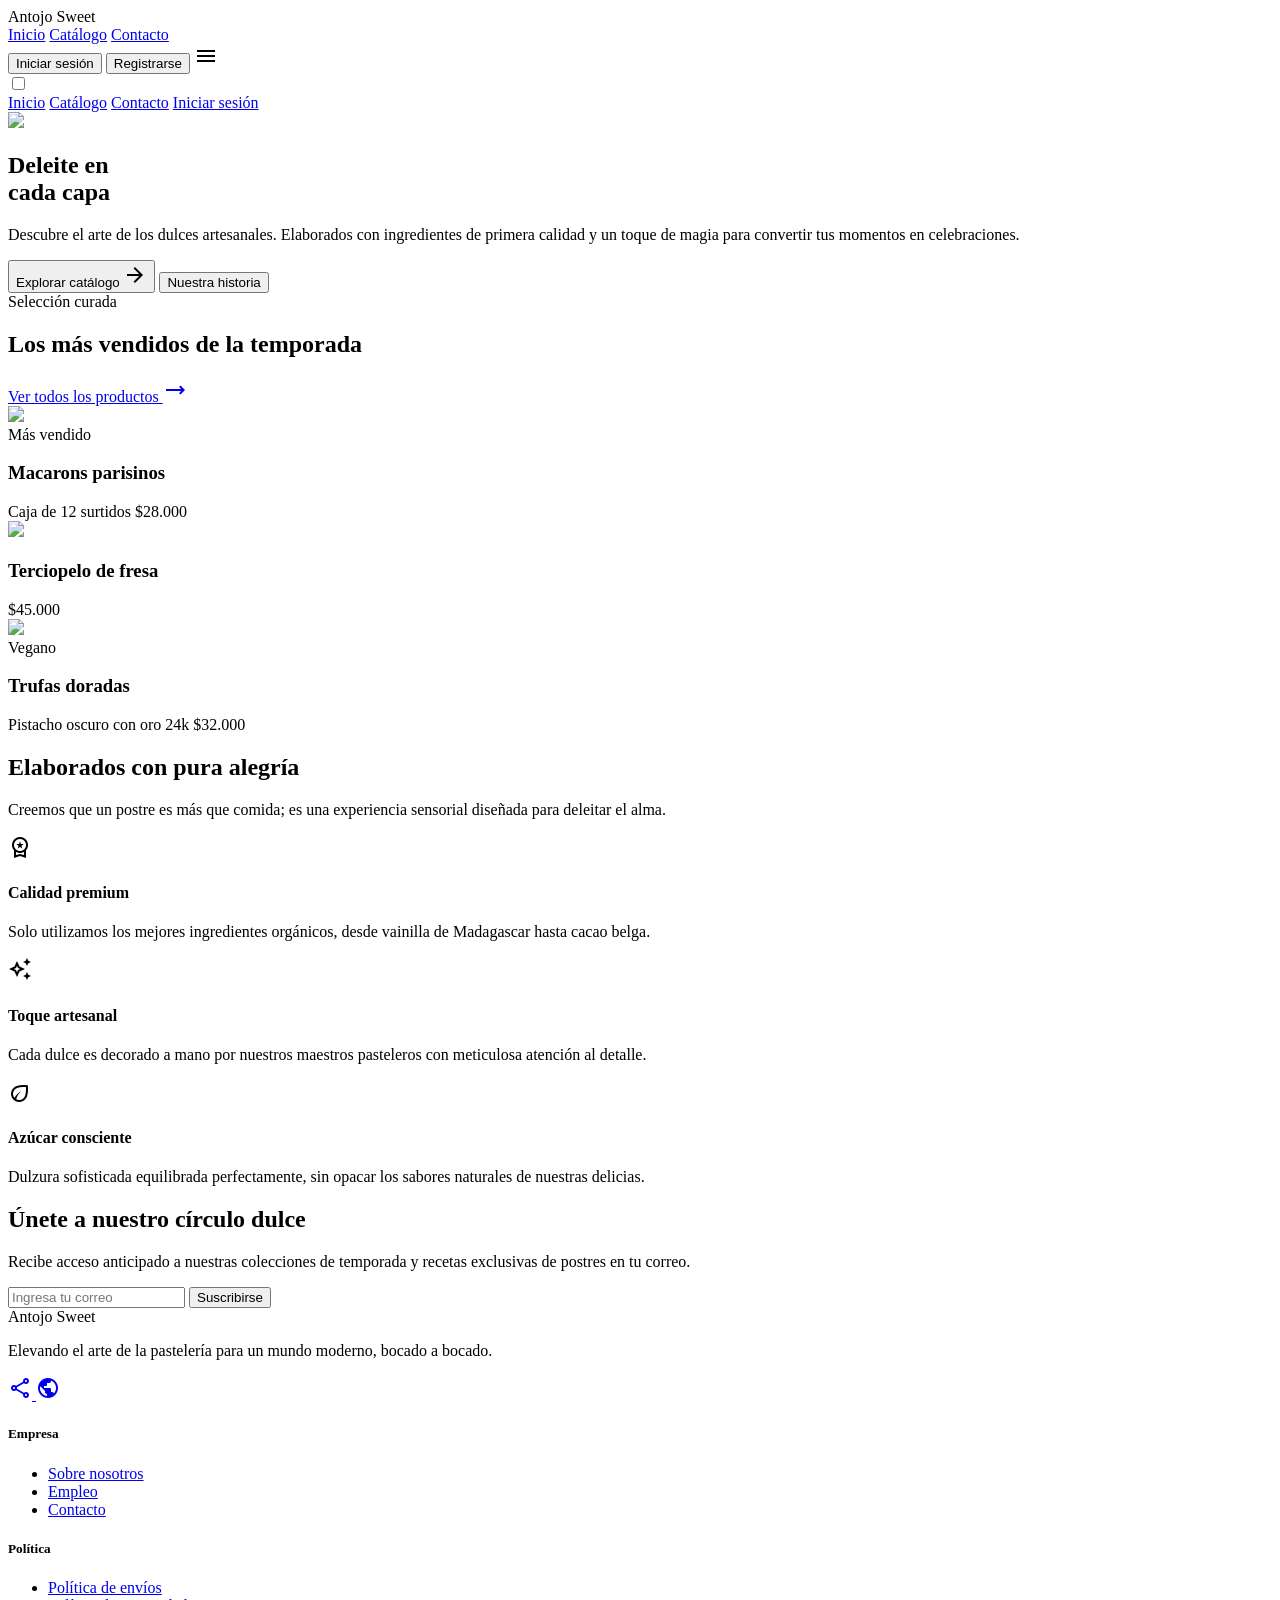
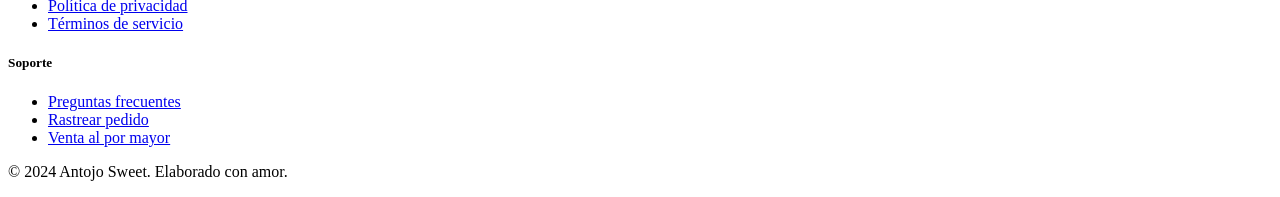
==== frontend/index.html @ b8f334d5 "TRADUCCION DEL INDEX.HTML" ====
<!DOCTYPE html>

<html class="scroll-smooth" lang="es">

<head>
    <meta charset="utf-8" />
    <meta content="width=device-width, initial-scale=1.0" name="viewport" />
    <title>Antojo Sweet</title>
    <link rel="stylesheet" href="style.css">
    <script src="https://cdn.tailwindcss.com?plugins=forms,container-queries"></script>
    <link
        href="https://fonts.googleapis.com/css2?family=Playfair+Display:wght@600;700&amp;family=Be+Vietnam+Pro:wght@400;600;700&amp;display=swap"
        rel="stylesheet" />
    <link
        href="https://fonts.googleapis.com/css2?family=Material+Symbols+Outlined:wght,FILL@100..700,0..1&amp;display=swap"
        rel="stylesheet" />
    
</head>

<body class="font-body-md text-on-background">

    <nav class="fixed top-0 w-full z-50 bg-surface/80 glass-nav shadow-sm h-20">
        <div
            class="flex justify-between items-center h-full px-margin-mobile md:px-margin-desktop max-w-container-max mx-auto relative">
            <div class="font-headline-md text-headline-md font-bold text-primary">Antojo Sweet</div>
            <div class="hidden md:flex gap-8 items-center">
                <a class="font-label-md text-label-md text-primary border-b-2 border-primary pb-1" href="#">Inicio</a>
                <a class="font-label-md text-label-md text-secondary hover:text-primary transition-colors"
                    href="#">Catálogo</a>
                <a class="font-label-md text-label-md text-secondary hover:text-primary transition-colors"
                    href="#">Contacto</a>
            </div>
            <div class="flex items-center gap-4">
                <button
                    class="hidden md:block font-label-md text-label-md text-primary px-4 py-2 hover:scale-105 transition-transform">Iniciar sesión</button>
                <button
                    class="bg-primary text-on-primary font-label-md text-label-md px-6 py-2.5 rounded-full squishy-btn shadow-md">Registrarse</button>

                <label class="md:hidden flex items-center justify-center p-2 cursor-pointer" for="mobile-menu-toggle">
                    <span class="material-symbols-outlined text-primary">menu</span>
                </label>
            </div>
        </div>
        <input class="hidden peer" id="mobile-menu-toggle" type="checkbox" />
        <div class="hidden peer-checked:flex flex-col absolute top-20 left-0 w-full bg-white border-b border-outline-variant/30 md:hidden animate-fade-in shadow-lg"
            id="mobile-menu">
            <a class="p-6 font-label-md text-label-md text-primary bg-surface" href="#">Inicio</a>
            <a class="p-6 font-label-md text-label-md text-secondary border-t border-outline-variant/10"
                href="#">Catálogo</a>
            <a class="p-6 font-label-md text-label-md text-secondary border-t border-outline-variant/10"
                href="#">Contacto</a>
            <a class="p-6 font-label-md text-label-md text-primary border-t border-outline-variant/10"
                href="#">Iniciar sesión</a>
        </div>
    </nav>
    <main class="pt-20">

        <section class="relative min-h-[870px] flex items-center overflow-hidden">
            <div class="absolute inset-0 z-0">
                <div
                    class="absolute inset-0 bg-gradient-to-r from-surface-container/90 via-surface/40 to-transparent z-10">
                </div>
                <img class="w-full h-full object-cover"
                    data-alt="A high-end artisanal patisserie presentation featuring a close-up of a decadent multi-layered chocolate cake with glossy ganache and fresh organic strawberries. The lighting is soft and golden, creating an indulgent and sophisticated atmosphere. The background is a clean, minimalist bakery setting in light creamy vanilla and soft pink tones, emphasizing a modern tactile aesthetic."
                    src="https://lh3.googleusercontent.com/aida-public/[base64]" />
            </div>
            <div class="relative z-20 px-margin-mobile md:px-margin-desktop max-w-container-max mx-auto w-full">
                <div class="max-w-2xl animate-[fade-up_1s_ease-out_forwards]">
                    <h1 class="font-display-lg text-display-lg text-on-background mb-stack-sm">
                        Deleite en <br /><span class="text-primary italic">cada capa</span>
                    </h1>
                    <p class="font-body-lg text-body-lg text-on-surface-variant mb-stack-lg max-w-lg">
                        Descubre el arte de los dulces artesanales. Elaborados con ingredientes de primera calidad y
                        un toque de magia para convertir tus momentos en celebraciones.
                    </p>
                    <div class="flex flex-wrap gap-stack-md">
                        <button
                            class="bg-primary text-on-primary px-8 py-4 rounded-full font-label-md text-label-md squishy-btn shadow-lg flex items-center gap-2">
                            Explorar catálogo
                            <span class="material-symbols-outlined">arrow_forward</span>
                        </button>
                        <button
                            class="bg-white/40 backdrop-blur-sm border border-outline/20 text-on-background px-8 py-4 rounded-full font-label-md text-label-md squishy-btn hover:bg-white/60 transition-colors">
                            Nuestra historia
                        </button>
                    </div>
                </div>
            </div>
        </section>

        <section class="py-stack-xl px-margin-mobile md:px-margin-desktop max-w-container-max mx-auto">
            <div class="reveal-on-scroll flex justify-between items-end mb-stack-lg">
                <div>
                    <span class="text-primary font-label-sm text-label-sm uppercase tracking-widest block mb-2">Selección
                        curada</span>
                    <h2 class="font-headline-lg text-headline-lg">Los más vendidos de la temporada</h2>
                </div>
                <a class="hidden md:flex items-center gap-2 text-primary font-label-md text-label-md group" href="#">
                    Ver todos los productos
                    <span
                        class="material-symbols-outlined group-hover:translate-x-1 transition-transform">trending_flat</span>
                </a>
            </div>
            <div class="grid grid-cols-1 md:grid-cols-3 gap-gutter reveal-on-scroll">

                <div
                    class="bg-white rounded-[32px] p-4 fluffy-shadow group hover:bg-surface-container-low transition-colors duration-500">
                    <div class="aspect-[4/5] overflow-hidden rounded-[24px] mb-6 relative">
                        <img class="w-full h-full object-cover group-hover:scale-110 transition-transform duration-700"
                            data-alt="Delicate French macarons in assorted pastel colors like mint green, strawberry pink, and lemon yellow, stacked neatly on a white ceramic plate. The image is captured with a shallow depth of field, highlighting the smooth texture and signature ruffled 'feet' of the macarons. The aesthetic is light, airy, and premium with soft natural light."
                            src="https://lh3.googleusercontent.com/aida-public/[base64]" />
                        <div class="absolute top-4 right-4">
                            <span
                                class="bg-primary-container text-on-primary-container px-3 py-1 rounded-full font-label-sm text-label-sm">Más
                                vendido</span>
                        </div>
                    </div>
                    <div class="px-2 pb-2">
                        <h3 class="font-headline-md text-headline-md mb-1">Macarons parisinos</h3>
                        <div class="flex justify-between items-center">
                            <span class="text-on-surface-variant font-body-md text-body-md italic">Caja de 12
                                surtidos</span>
                            <span class="text-primary font-bold text-headline-md">$28.000</span>
                        </div>
                    </div>
                </div>

                <div
                    class="bg-white rounded-[32px] p-4 fluffy-shadow group hover:bg-surface-container-low transition-colors duration-500">
                    <div class="aspect-[4/5] overflow-hidden rounded-[24px] mb-6 relative">
                        <img class="w-full h-full object-cover group-hover:scale-110 transition-transform duration-700"
                            data-alt="A luxury strawberry cheesecake topped with fresh glazed berries and white chocolate shavings. The cake is presented on a minimalist wooden stand in a bright, modern kitchen setting. The colors are dominated by vibrant strawberry pinks and creamy white vanillas, evoking a sense of freshness and premium quality."
                            src="https://lh3.googleusercontent.com/aida-public/[base64]" />
                    </div>
                    <div class="px-2 pb-2">
                        <h3 class="font-headline-md text-headline-md mb-1">Terciopelo de fresa</h3>
                        <div class="flex justify-between items-center">
                            <span class="text-primary font-bold text-headline-md">$45.000</span>
                        </div>
                    </div>
                </div>

                <div
                    class="bg-white rounded-[32px] p-4 fluffy-shadow group hover:bg-surface-container-low transition-colors duration-500">
                    <div class="aspect-[4/5] overflow-hidden rounded-[24px] mb-6 relative">
                        <img class="w-full h-full object-cover group-hover:scale-110 transition-transform duration-700"
                            data-alt="Artisanal dark chocolate truffles coated in gold dust and crushed pistachios, displayed on a slate platter. The mood is moody yet inviting, with soft side-lighting that catches the golden highlights. The background features warm earthy tones and a hint of soft pink, maintaining the Antojo Sweet brand identity of sophisticated indulgence."
                            src="https://lh3.googleusercontent.com/aida-public/[base64]" />
                        <div class="absolute top-4 right-4">
                            <span
                                class="bg-tertiary-container text-on-tertiary-container px-3 py-1 rounded-full font-label-sm text-label-sm">Vegano</span>
                        </div>
                    </div>
                    <div class="px-2 pb-2">
                        <h3 class="font-headline-md text-headline-md mb-1">Trufas doradas</h3>
                        <div class="flex justify-between items-center">
                            <span class="text-on-surface-variant font-body-md text-body-md italic">Pistacho oscuro con
                                oro 24k</span>
                            <span class="text-primary font-bold text-headline-md">$32.000</span>
                        </div>
                    </div>
                </div>
            </div>
        </section>

        <section class="bg-surface-container py-stack-xl relative overflow-hidden">

            <div
                class="absolute top-0 right-0 w-64 h-64 bg-primary-fixed/20 rounded-full blur-[100px] -translate-y-1/2 translate-x-1/2">
            </div>
            <div
                class="absolute bottom-0 left-0 w-96 h-96 bg-tertiary-fixed/10 rounded-full blur-[120px] translate-y-1/2 -translate-x-1/2">
            </div>
            <div
                class="px-margin-mobile md:px-margin-desktop max-w-container-max mx-auto relative z-10 reveal-on-scroll">
                <div class="text-center max-w-3xl mx-auto mb-stack-lg">
                    <h2 class="font-headline-lg text-headline-lg mb-4">Elaborados con pura alegría</h2>
                    <p class="font-body-lg text-body-lg text-on-surface-variant">Creemos que un postre es más que
                        comida; es una experiencia sensorial diseñada para deleitar el alma.</p>
                </div>
                <div class="grid grid-cols-1 md:grid-cols-3 gap-gutter">

                    <div
                        class="text-center p-8 bg-white/50 backdrop-blur-md rounded-[40px] border border-white/50 fluffy-shadow">
                        <div
                            class="w-16 h-16 bg-primary-fixed rounded-3xl flex items-center justify-center mx-auto mb-6">
                            <span class="material-symbols-outlined text-primary scale-125">workspace_premium</span>
                        </div>
                        <h4 class="font-headline-md text-headline-md mb-3">Calidad premium</h4>
                        <p class="font-body-md text-on-surface-variant">Solo utilizamos los mejores ingredientes orgánicos,
                            desde vainilla de Madagascar hasta cacao belga.</p>
                    </div>

                    <div
                        class="text-center p-8 bg-white/50 backdrop-blur-md rounded-[40px] border border-white/50 fluffy-shadow">
                        <div
                            class="w-16 h-16 bg-surface-container-high rounded-3xl flex items-center justify-center mx-auto mb-6">
                            <span class="material-symbols-outlined text-primary scale-125">auto_awesome</span>
                        </div>
                        <h4 class="font-headline-md text-headline-md mb-3">Toque artesanal</h4>
                        <p class="font-body-md text-on-surface-variant">Cada dulce es decorado a mano por nuestros maestros
                            pasteleros con meticulosa atención al detalle.</p>
                    </div>

                    <div
                        class="text-center p-8 bg-white/50 backdrop-blur-md rounded-[40px] border border-white/50 fluffy-shadow">
                        <div
                            class="w-16 h-16 bg-tertiary-fixed rounded-3xl flex items-center justify-center mx-auto mb-6">
                            <span class="material-symbols-outlined text-tertiary scale-125">eco</span>
                        </div>
                        <h4 class="font-headline-md text-headline-md mb-3">Azúcar consciente</h4>
                        <p class="font-body-md text-on-surface-variant">Dulzura sofisticada equilibrada perfectamente,
                            sin opacar los sabores naturales de nuestras delicias.</p>
                    </div>
                </div>
            </div>
        </section>

        <section class="py-stack-xl px-margin-mobile md:px-margin-desktop max-w-container-max mx-auto">
            <div class="reveal-on-scroll bg-primary rounded-[48px] overflow-hidden relative">
                <div
                    class="absolute inset-0 bg-[radial-gradient(circle_at_top_right,_var(--tw-gradient-stops))] from-primary-container/40 to-transparent">
                </div>
                <div class="relative z-10 px-8 md:px-20 py-16 text-center text-on-primary">
                    <h2 class="font-display-lg text-headline-lg md:text-display-lg mb-6">Únete a nuestro círculo dulce</h2>
                    <p class="font-body-lg text-body-lg mb-stack-lg max-w-xl mx-auto opacity-90">Recibe acceso anticipado a nuestras
                        colecciones de temporada y recetas exclusivas de postres en tu correo.</p>
                    <form action="#" class="flex flex-col md:flex-row gap-4 max-w-lg mx-auto" method="POST">
                        <input
                            class="flex-1 bg-white/10 border border-white/20 rounded-full px-6 py-4 text-white placeholder:text-white/60 focus:ring-2 focus:ring-white/40 focus:bg-white/20 outline-none transition-all"
                            placeholder="Ingresa tu correo" required="" type="email" />
                        <button
                            class="bg-white text-primary px-8 py-4 rounded-full font-label-md text-label-md squishy-btn font-bold"
                            type="submit">Suscribirse</button>
                    </form>
                </div>
            </div>
        </section>
    </main>

    <footer class="w-full mt-stack-xl bg-surface-container-low">
        <div
            class="grid grid-cols-1 md:grid-cols-4 gap-gutter px-margin-mobile md:px-margin-desktop py-stack-xl max-w-container-max mx-auto">
            <div class="col-span-1 md:col-span-1">
                <div class="font-headline-md text-headline-md text-primary mb-6">Antojo Sweet</div>
                <p class="font-body-md text-body-md text-secondary mb-6">Elevando el arte de la pastelería para un mundo
                    moderno, bocado a bocado.</p>
                <div class="flex gap-4">
                    <a class="w-10 h-10 rounded-full bg-secondary-container flex items-center justify-center hover:bg-primary-container hover:text-on-primary-container transition-all group"
                        href="#">
                        <span class="material-symbols-outlined text-[20px]">share</span>
                    </a>
                    <a class="w-10 h-10 rounded-full bg-secondary-container flex items-center justify-center hover:bg-primary-container hover:text-on-primary-container transition-all group"
                        href="#">
                        <span class="material-symbols-outlined text-[20px]">public</span>
                    </a>
                </div>
            </div>
            <div>
                    <h5 class="font-label-md text-label-md text-primary mb-6 uppercase tracking-wider">Empresa</h5>
                <ul class="space-y-4">
                        <li><a class="text-secondary hover:text-primary transition-colors font-body-md" href="#">Sobre
                            nosotros</a></li>
                        <li><a class="text-secondary hover:text-primary transition-colors font-body-md" href="#">Empleo</a>
                        </li>
                        <li><a class="text-secondary hover:text-primary transition-colors font-body-md" href="#">Contacto</a>
                        </li>
                </ul>
            </div>
            <div>
                <h5 class="font-label-md text-label-md text-primary mb-6 uppercase tracking-wider">Política</h5>
                <ul class="space-y-4">
                        <li><a class="text-secondary hover:text-primary transition-colors font-body-md" href="#">Política
                            de envíos</a></li>
                        <li><a class="text-secondary hover:text-primary transition-colors font-body-md" href="#">Política
                            de privacidad</a></li>
                        <li><a class="text-secondary hover:text-primary transition-colors font-body-md" href="#">Términos de
                            servicio</a></li>
                </ul>
            </div>
            <div>
                <h5 class="font-label-md text-label-md text-primary mb-6 uppercase tracking-wider">Soporte</h5>
                <ul class="space-y-4">
                        <li><a class="text-secondary hover:text-primary transition-colors font-body-md" href="#">Preguntas
                            frecuentes</a>
                        </li>
                        <li><a class="text-secondary hover:text-primary transition-colors font-body-md" href="#">Rastrear
                            pedido</a></li>
                        <li><a class="text-secondary hover:text-primary transition-colors font-body-md"
                            href="#">Venta al por mayor</a></li>
                </ul>
            </div>
        </div>
        <div class="border-t border-outline-variant/30 py-8 text-center">
            <p class="font-label-sm text-label-sm text-secondary">© 2024 Antojo Sweet. Elaborado con amor.</p>
        </div>
    </footer>
</body>

</html>
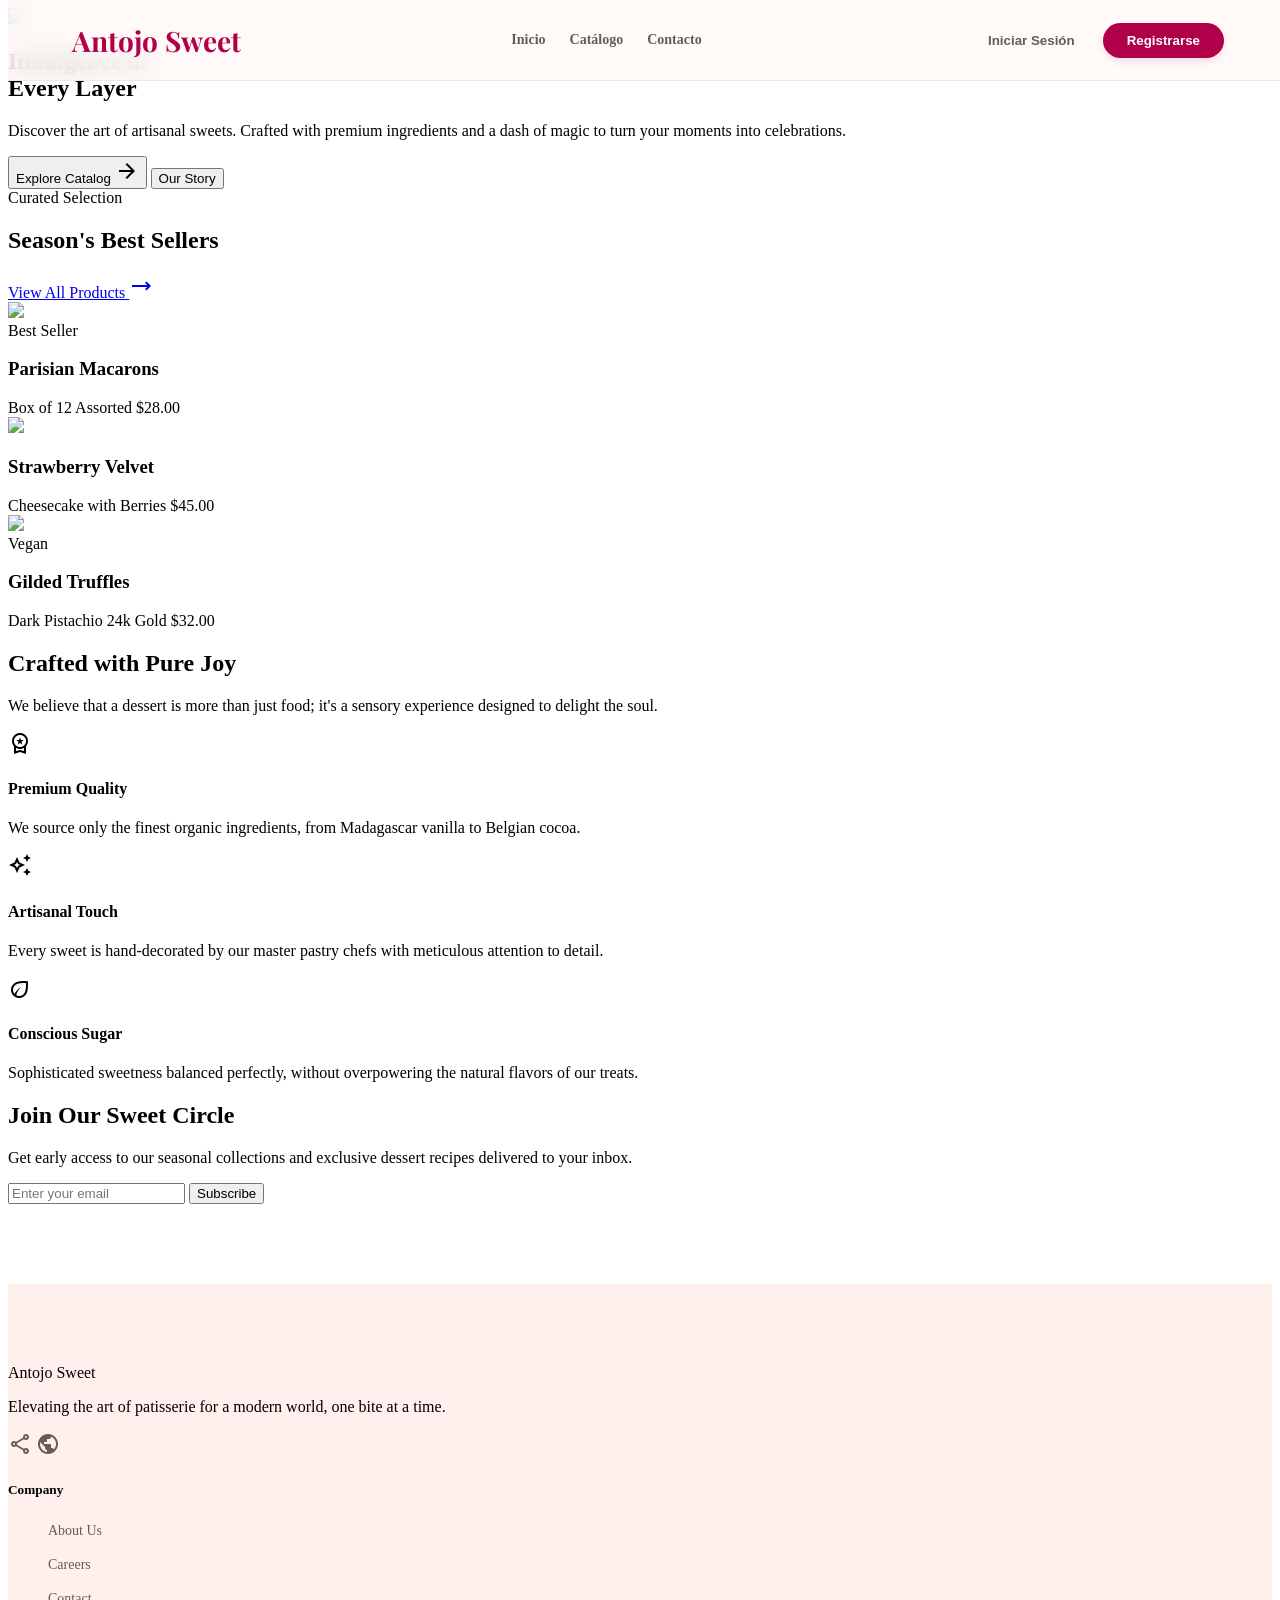
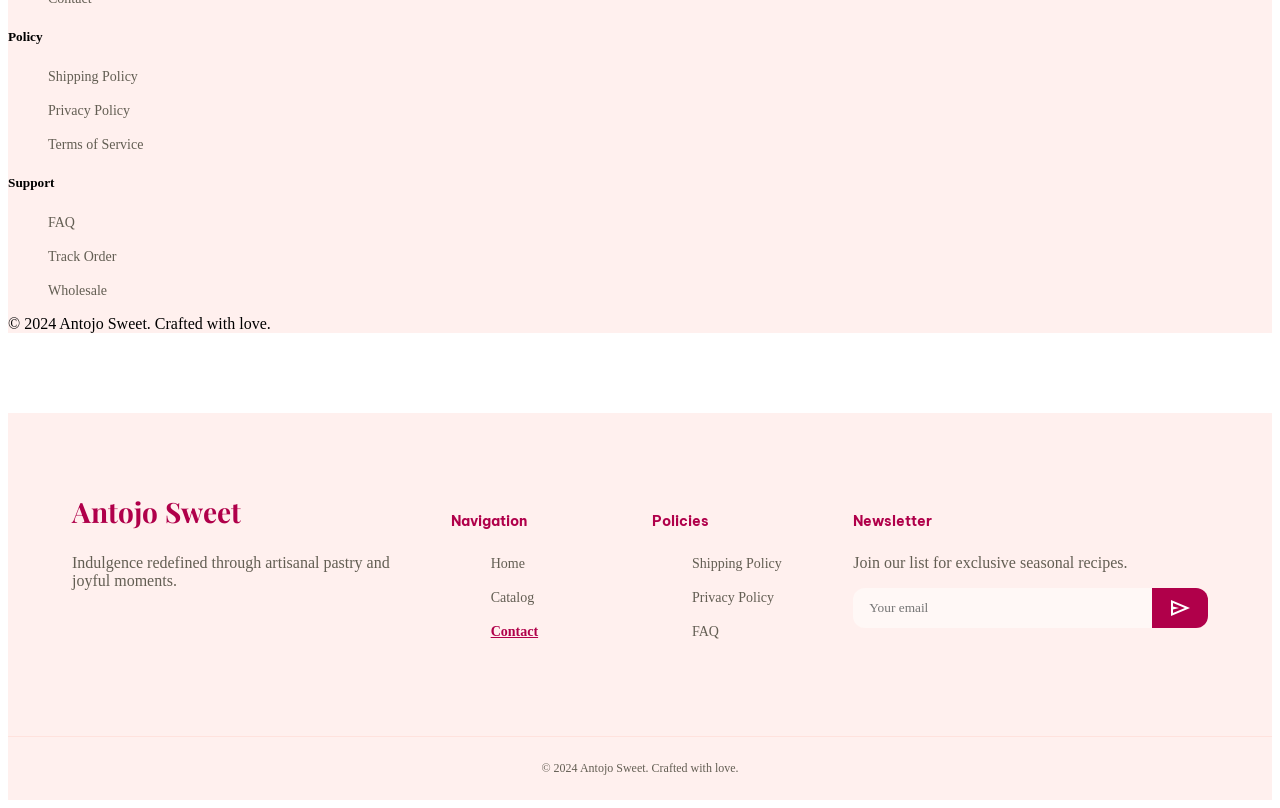
==== commit 33df16e9: "Soy la mejor" ====
--- a/frontend/index.html
+++ b/frontend/index.html
@@ -1,300 +1,391 @@
-<!DOCTYPE html>
-
-<html class="scroll-smooth" lang="es">
-
-<head>
-    <meta charset="utf-8" />
-    <meta content="width=device-width, initial-scale=1.0" name="viewport" />
-    <title>Antojo Sweet</title>
-    <link rel="stylesheet" href="style.css">
-    <script src="https://cdn.tailwindcss.com?plugins=forms,container-queries"></script>
-    <link
-        href="https://fonts.googleapis.com/css2?family=Playfair+Display:wght@600;700&amp;family=Be+Vietnam+Pro:wght@400;600;700&amp;display=swap"
-        rel="stylesheet" />
-    <link
-        href="https://fonts.googleapis.com/css2?family=Material+Symbols+Outlined:wght,FILL@100..700,0..1&amp;display=swap"
-        rel="stylesheet" />
-    
-</head>
-
-<body class="font-body-md text-on-background">
-
-    <nav class="fixed top-0 w-full z-50 bg-surface/80 glass-nav shadow-sm h-20">
-        <div
-            class="flex justify-between items-center h-full px-margin-mobile md:px-margin-desktop max-w-container-max mx-auto relative">
-            <div class="font-headline-md text-headline-md font-bold text-primary">Antojo Sweet</div>
-            <div class="hidden md:flex gap-8 items-center">
-                <a class="font-label-md text-label-md text-primary border-b-2 border-primary pb-1" href="#">Inicio</a>
-                <a class="font-label-md text-label-md text-secondary hover:text-primary transition-colors"
-                    href="#">Catálogo</a>
-                <a class="font-label-md text-label-md text-secondary hover:text-primary transition-colors"
-                    href="#">Contacto</a>
-            </div>
-            <div class="flex items-center gap-4">
-                <button
-                    class="hidden md:block font-label-md text-label-md text-primary px-4 py-2 hover:scale-105 transition-transform">Iniciar sesión</button>
-                <button
-                    class="bg-primary text-on-primary font-label-md text-label-md px-6 py-2.5 rounded-full squishy-btn shadow-md">Registrarse</button>
-
-                <label class="md:hidden flex items-center justify-center p-2 cursor-pointer" for="mobile-menu-toggle">
-                    <span class="material-symbols-outlined text-primary">menu</span>
-                </label>
-            </div>
-        </div>
-        <input class="hidden peer" id="mobile-menu-toggle" type="checkbox" />
-        <div class="hidden peer-checked:flex flex-col absolute top-20 left-0 w-full bg-white border-b border-outline-variant/30 md:hidden animate-fade-in shadow-lg"
-            id="mobile-menu">
-            <a class="p-6 font-label-md text-label-md text-primary bg-surface" href="#">Inicio</a>
-            <a class="p-6 font-label-md text-label-md text-secondary border-t border-outline-variant/10"
-                href="#">Catálogo</a>
-            <a class="p-6 font-label-md text-label-md text-secondary border-t border-outline-variant/10"
-                href="#">Contacto</a>
-            <a class="p-6 font-label-md text-label-md text-primary border-t border-outline-variant/10"
-                href="#">Iniciar sesión</a>
-        </div>
-    </nav>
-    <main class="pt-20">
-
-        <section class="relative min-h-[870px] flex items-center overflow-hidden">
-            <div class="absolute inset-0 z-0">
-                <div
-                    class="absolute inset-0 bg-gradient-to-r from-surface-container/90 via-surface/40 to-transparent z-10">
-                </div>
-                <img class="w-full h-full object-cover"
-                    data-alt="A high-end artisanal patisserie presentation featuring a close-up of a decadent multi-layered chocolate cake with glossy ganache and fresh organic strawberries. The lighting is soft and golden, creating an indulgent and sophisticated atmosphere. The background is a clean, minimalist bakery setting in light creamy vanilla and soft pink tones, emphasizing a modern tactile aesthetic."
-                    src="https://lh3.googleusercontent.com/aida-public/[base64]" />
-            </div>
-            <div class="relative z-20 px-margin-mobile md:px-margin-desktop max-w-container-max mx-auto w-full">
-                <div class="max-w-2xl animate-[fade-up_1s_ease-out_forwards]">
-                    <h1 class="font-display-lg text-display-lg text-on-background mb-stack-sm">
-                        Deleite en <br /><span class="text-primary italic">cada capa</span>
-                    </h1>
-                    <p class="font-body-lg text-body-lg text-on-surface-variant mb-stack-lg max-w-lg">
-                        Descubre el arte de los dulces artesanales. Elaborados con ingredientes de primera calidad y
-                        un toque de magia para convertir tus momentos en celebraciones.
-                    </p>
-                    <div class="flex flex-wrap gap-stack-md">
-                        <button
-                            class="bg-primary text-on-primary px-8 py-4 rounded-full font-label-md text-label-md squishy-btn shadow-lg flex items-center gap-2">
-                            Explorar catálogo
-                            <span class="material-symbols-outlined">arrow_forward</span>
-                        </button>
-                        <button
-                            class="bg-white/40 backdrop-blur-sm border border-outline/20 text-on-background px-8 py-4 rounded-full font-label-md text-label-md squishy-btn hover:bg-white/60 transition-colors">
-                            Nuestra historia
-                        </button>
-                    </div>
-                </div>
-            </div>
-        </section>
-
-        <section class="py-stack-xl px-margin-mobile md:px-margin-desktop max-w-container-max mx-auto">
-            <div class="reveal-on-scroll flex justify-between items-end mb-stack-lg">
-                <div>
-                    <span class="text-primary font-label-sm text-label-sm uppercase tracking-widest block mb-2">Selección
-                        curada</span>
-                    <h2 class="font-headline-lg text-headline-lg">Los más vendidos de la temporada</h2>
-                </div>
-                <a class="hidden md:flex items-center gap-2 text-primary font-label-md text-label-md group" href="#">
-                    Ver todos los productos
-                    <span
-                        class="material-symbols-outlined group-hover:translate-x-1 transition-transform">trending_flat</span>
-                </a>
-            </div>
-            <div class="grid grid-cols-1 md:grid-cols-3 gap-gutter reveal-on-scroll">
-
-                <div
-                    class="bg-white rounded-[32px] p-4 fluffy-shadow group hover:bg-surface-container-low transition-colors duration-500">
-                    <div class="aspect-[4/5] overflow-hidden rounded-[24px] mb-6 relative">
-                        <img class="w-full h-full object-cover group-hover:scale-110 transition-transform duration-700"
-                            data-alt="Delicate French macarons in assorted pastel colors like mint green, strawberry pink, and lemon yellow, stacked neatly on a white ceramic plate. The image is captured with a shallow depth of field, highlighting the smooth texture and signature ruffled 'feet' of the macarons. The aesthetic is light, airy, and premium with soft natural light."
-                            src="https://lh3.googleusercontent.com/aida-public/[base64]" />
-                        <div class="absolute top-4 right-4">
-                            <span
-                                class="bg-primary-container text-on-primary-container px-3 py-1 rounded-full font-label-sm text-label-sm">Más
-                                vendido</span>
-                        </div>
-                    </div>
-                    <div class="px-2 pb-2">
-                        <h3 class="font-headline-md text-headline-md mb-1">Macarons parisinos</h3>
-                        <div class="flex justify-between items-center">
-                            <span class="text-on-surface-variant font-body-md text-body-md italic">Caja de 12
-                                surtidos</span>
-                            <span class="text-primary font-bold text-headline-md">$28.000</span>
-                        </div>
-                    </div>
-                </div>
-
-                <div
-                    class="bg-white rounded-[32px] p-4 fluffy-shadow group hover:bg-surface-container-low transition-colors duration-500">
-                    <div class="aspect-[4/5] overflow-hidden rounded-[24px] mb-6 relative">
-                        <img class="w-full h-full object-cover group-hover:scale-110 transition-transform duration-700"
-                            data-alt="A luxury strawberry cheesecake topped with fresh glazed berries and white chocolate shavings. The cake is presented on a minimalist wooden stand in a bright, modern kitchen setting. The colors are dominated by vibrant strawberry pinks and creamy white vanillas, evoking a sense of freshness and premium quality."
-                            src="https://lh3.googleusercontent.com/aida-public/[base64]" />
-                    </div>
-                    <div class="px-2 pb-2">
-                        <h3 class="font-headline-md text-headline-md mb-1">Terciopelo de fresa</h3>
-                        <div class="flex justify-between items-center">
-                            <span class="text-primary font-bold text-headline-md">$45.000</span>
-                        </div>
-                    </div>
-                </div>
-
-                <div
-                    class="bg-white rounded-[32px] p-4 fluffy-shadow group hover:bg-surface-container-low transition-colors duration-500">
-                    <div class="aspect-[4/5] overflow-hidden rounded-[24px] mb-6 relative">
-                        <img class="w-full h-full object-cover group-hover:scale-110 transition-transform duration-700"
-                            data-alt="Artisanal dark chocolate truffles coated in gold dust and crushed pistachios, displayed on a slate platter. The mood is moody yet inviting, with soft side-lighting that catches the golden highlights. The background features warm earthy tones and a hint of soft pink, maintaining the Antojo Sweet brand identity of sophisticated indulgence."
-                            src="https://lh3.googleusercontent.com/aida-public/[base64]" />
-                        <div class="absolute top-4 right-4">
-                            <span
-                                class="bg-tertiary-container text-on-tertiary-container px-3 py-1 rounded-full font-label-sm text-label-sm">Vegano</span>
-                        </div>
-                    </div>
-                    <div class="px-2 pb-2">
-                        <h3 class="font-headline-md text-headline-md mb-1">Trufas doradas</h3>
-                        <div class="flex justify-between items-center">
-                            <span class="text-on-surface-variant font-body-md text-body-md italic">Pistacho oscuro con
-                                oro 24k</span>
-                            <span class="text-primary font-bold text-headline-md">$32.000</span>
-                        </div>
-                    </div>
-                </div>
-            </div>
-        </section>
-
-        <section class="bg-surface-container py-stack-xl relative overflow-hidden">
-
-            <div
-                class="absolute top-0 right-0 w-64 h-64 bg-primary-fixed/20 rounded-full blur-[100px] -translate-y-1/2 translate-x-1/2">
-            </div>
-            <div
-                class="absolute bottom-0 left-0 w-96 h-96 bg-tertiary-fixed/10 rounded-full blur-[120px] translate-y-1/2 -translate-x-1/2">
-            </div>
-            <div
-                class="px-margin-mobile md:px-margin-desktop max-w-container-max mx-auto relative z-10 reveal-on-scroll">
-                <div class="text-center max-w-3xl mx-auto mb-stack-lg">
-                    <h2 class="font-headline-lg text-headline-lg mb-4">Elaborados con pura alegría</h2>
-                    <p class="font-body-lg text-body-lg text-on-surface-variant">Creemos que un postre es más que
-                        comida; es una experiencia sensorial diseñada para deleitar el alma.</p>
-                </div>
-                <div class="grid grid-cols-1 md:grid-cols-3 gap-gutter">
-
-                    <div
-                        class="text-center p-8 bg-white/50 backdrop-blur-md rounded-[40px] border border-white/50 fluffy-shadow">
-                        <div
-                            class="w-16 h-16 bg-primary-fixed rounded-3xl flex items-center justify-center mx-auto mb-6">
-                            <span class="material-symbols-outlined text-primary scale-125">workspace_premium</span>
-                        </div>
-                        <h4 class="font-headline-md text-headline-md mb-3">Calidad premium</h4>
-                        <p class="font-body-md text-on-surface-variant">Solo utilizamos los mejores ingredientes orgánicos,
-                            desde vainilla de Madagascar hasta cacao belga.</p>
-                    </div>
-
-                    <div
-                        class="text-center p-8 bg-white/50 backdrop-blur-md rounded-[40px] border border-white/50 fluffy-shadow">
-                        <div
-                            class="w-16 h-16 bg-surface-container-high rounded-3xl flex items-center justify-center mx-auto mb-6">
-                            <span class="material-symbols-outlined text-primary scale-125">auto_awesome</span>
-                        </div>
-                        <h4 class="font-headline-md text-headline-md mb-3">Toque artesanal</h4>
-                        <p class="font-body-md text-on-surface-variant">Cada dulce es decorado a mano por nuestros maestros
-                            pasteleros con meticulosa atención al detalle.</p>
-                    </div>
-
-                    <div
-                        class="text-center p-8 bg-white/50 backdrop-blur-md rounded-[40px] border border-white/50 fluffy-shadow">
-                        <div
-                            class="w-16 h-16 bg-tertiary-fixed rounded-3xl flex items-center justify-center mx-auto mb-6">
-                            <span class="material-symbols-outlined text-tertiary scale-125">eco</span>
-                        </div>
-                        <h4 class="font-headline-md text-headline-md mb-3">Azúcar consciente</h4>
-                        <p class="font-body-md text-on-surface-variant">Dulzura sofisticada equilibrada perfectamente,
-                            sin opacar los sabores naturales de nuestras delicias.</p>
-                    </div>
-                </div>
-            </div>
-        </section>
-
-        <section class="py-stack-xl px-margin-mobile md:px-margin-desktop max-w-container-max mx-auto">
-            <div class="reveal-on-scroll bg-primary rounded-[48px] overflow-hidden relative">
-                <div
-                    class="absolute inset-0 bg-[radial-gradient(circle_at_top_right,_var(--tw-gradient-stops))] from-primary-container/40 to-transparent">
-                </div>
-                <div class="relative z-10 px-8 md:px-20 py-16 text-center text-on-primary">
-                    <h2 class="font-display-lg text-headline-lg md:text-display-lg mb-6">Únete a nuestro círculo dulce</h2>
-                    <p class="font-body-lg text-body-lg mb-stack-lg max-w-xl mx-auto opacity-90">Recibe acceso anticipado a nuestras
-                        colecciones de temporada y recetas exclusivas de postres en tu correo.</p>
-                    <form action="#" class="flex flex-col md:flex-row gap-4 max-w-lg mx-auto" method="POST">
-                        <input
-                            class="flex-1 bg-white/10 border border-white/20 rounded-full px-6 py-4 text-white placeholder:text-white/60 focus:ring-2 focus:ring-white/40 focus:bg-white/20 outline-none transition-all"
-                            placeholder="Ingresa tu correo" required="" type="email" />
-                        <button
-                            class="bg-white text-primary px-8 py-4 rounded-full font-label-md text-label-md squishy-btn font-bold"
-                            type="submit">Suscribirse</button>
-                    </form>
-                </div>
-            </div>
-        </section>
-    </main>
-
-    <footer class="w-full mt-stack-xl bg-surface-container-low">
-        <div
-            class="grid grid-cols-1 md:grid-cols-4 gap-gutter px-margin-mobile md:px-margin-desktop py-stack-xl max-w-container-max mx-auto">
-            <div class="col-span-1 md:col-span-1">
-                <div class="font-headline-md text-headline-md text-primary mb-6">Antojo Sweet</div>
-                <p class="font-body-md text-body-md text-secondary mb-6">Elevando el arte de la pastelería para un mundo
-                    moderno, bocado a bocado.</p>
-                <div class="flex gap-4">
-                    <a class="w-10 h-10 rounded-full bg-secondary-container flex items-center justify-center hover:bg-primary-container hover:text-on-primary-container transition-all group"
-                        href="#">
-                        <span class="material-symbols-outlined text-[20px]">share</span>
-                    </a>
-                    <a class="w-10 h-10 rounded-full bg-secondary-container flex items-center justify-center hover:bg-primary-container hover:text-on-primary-container transition-all group"
-                        href="#">
-                        <span class="material-symbols-outlined text-[20px]">public</span>
-                    </a>
-                </div>
-            </div>
-            <div>
-                    <h5 class="font-label-md text-label-md text-primary mb-6 uppercase tracking-wider">Empresa</h5>
-                <ul class="space-y-4">
-                        <li><a class="text-secondary hover:text-primary transition-colors font-body-md" href="#">Sobre
-                            nosotros</a></li>
-                        <li><a class="text-secondary hover:text-primary transition-colors font-body-md" href="#">Empleo</a>
-                        </li>
-                        <li><a class="text-secondary hover:text-primary transition-colors font-body-md" href="#">Contacto</a>
-                        </li>
-                </ul>
-            </div>
-            <div>
-                <h5 class="font-label-md text-label-md text-primary mb-6 uppercase tracking-wider">Política</h5>
-                <ul class="space-y-4">
-                        <li><a class="text-secondary hover:text-primary transition-colors font-body-md" href="#">Política
-                            de envíos</a></li>
-                        <li><a class="text-secondary hover:text-primary transition-colors font-body-md" href="#">Política
-                            de privacidad</a></li>
-                        <li><a class="text-secondary hover:text-primary transition-colors font-body-md" href="#">Términos de
-                            servicio</a></li>
-                </ul>
-            </div>
-            <div>
-                <h5 class="font-label-md text-label-md text-primary mb-6 uppercase tracking-wider">Soporte</h5>
-                <ul class="space-y-4">
-                        <li><a class="text-secondary hover:text-primary transition-colors font-body-md" href="#">Preguntas
-                            frecuentes</a>
-                        </li>
-                        <li><a class="text-secondary hover:text-primary transition-colors font-body-md" href="#">Rastrear
-                            pedido</a></li>
-                        <li><a class="text-secondary hover:text-primary transition-colors font-body-md"
-                            href="#">Venta al por mayor</a></li>
-                </ul>
-            </div>
-        </div>
-        <div class="border-t border-outline-variant/30 py-8 text-center">
-            <p class="font-label-sm text-label-sm text-secondary">© 2024 Antojo Sweet. Elaborado con amor.</p>
-        </div>
-    </footer>
-</body>
-
+<!DOCTYPE html>
+
+<html class="scroll-smooth" lang="en">
+
+<head>
+        <meta charset="utf-8" />
+        <meta content="width=device-width, initial-scale=1.0" name="viewport" />
+        <title>Antojo Sweet</title>
+        <link rel="stylesheet" href="style.css">
+        <script src="https://cdn.tailwindcss.com?plugins=forms,container-queries"></script>
+        <link href="https://fonts.googleapis.com/css2?family=Playfair+Display:wght@600;700&amp;family=Be+Vietnam+Pro:wght@400;600;700&amp;display=swap"
+                rel="stylesheet" />
+        <link href="https://fonts.googleapis.com/css2?family=Material+Symbols+Outlined:wght,FILL@100..700,0..1&amp;display=swap"
+                rel="stylesheet" />
+        <script id="tailwind-config">
+                tailwind.config = {
+                        darkMode: "class",
+                        theme: {
+                                extend: {
+                                        "colors": {
+                                                "surface-container-high": "#ffe2dd",
+                                                "surface-container-highest": "#ffdad4",
+                                                "on-tertiary-fixed": "#002105",
+                                                "on-tertiary": "#ffffff",
+                                                "on-background": "#2b1613",
+                                                "error-container": "#ffdad6",
+                                                "primary-fixed-dim": "#ffb2bf",
+                                                "on-error": "#ffffff",
+                                                "surface": "#fff8f6",
+                                                "outline": "#8e6f74",
+                                                "tertiary": "#00671d",
+                                                "on-tertiary-container": "#ddffd6",
+                                                "secondary-fixed": "#e9e2d3",
+                                                "primary": "#b0004a",
+                                                "on-primary-fixed": "#3f0016",
+                                                "primary-fixed": "#ffd9de",
+                                                "outline-variant": "#e3bdc3",
+                                                "secondary-fixed-dim": "#cdc6b8",
+                                                "surface-bright": "#fff8f6",
+                                                "on-secondary-fixed": "#1e1b13",
+                                                "primary-container": "#d81b60",
+                                                "on-primary-fixed-variant": "#90003b",
+                                                "on-primary-container": "#fff2f3",
+                                                "surface-container": "#ffe9e5",
+                                                "on-secondary-container": "#696458",
+                                                "on-secondary": "#ffffff",
+                                                "secondary": "#635e53",
+                                                "on-tertiary-fixed-variant": "#005316",
+                                                "surface-variant": "#ffdad4",
+                                                "error": "#ba1a1a",
+                                                "tertiary-fixed-dim": "#77dc7a",
+                                                "inverse-primary": "#ffb2bf",
+                                                "inverse-surface": "#422a26",
+                                                "tertiary-fixed": "#93f993",
+                                                "surface-tint": "#bc004f",
+                                                "on-surface": "#2b1613",
+                                                "inverse-on-surface": "#ffedea",
+                                                "surface-container-low": "#fff0ee",
+                                                "on-surface-variant": "#5a4044",
+                                                "on-error-container": "#93000a",
+                                                "secondary-container": "#e9e2d3",
+                                                "surface-dim": "#f8d1cb",
+                                                "on-primary": "#ffffff",
+                                                "surface-container-lowest": "#ffffff",
+                                                "on-secondary-fixed-variant": "#4b463c",
+                                                "background": "#fff8f6",
+                                                "tertiary-container": "#14822c"
+                                        },
+                                        "borderRadius": {
+                                                "DEFAULT": "0.25rem",
+                                                "lg": "0.5rem",
+                                                "xl": "0.75rem",
+                                                "full": "9999px"
+                                        },
+                                        "spacing": {
+                                                "margin-desktop": "64px",
+                                                "container-max": "1200px",
+                                                "stack-lg": "48px",
+                                                "stack-xs": "4px",
+                                                "gutter": "24px",
+                                                "margin-mobile": "20px",
+                                                "stack-xl": "80px",
+                                                "stack-sm": "12px",
+                                                "unit": "8px",
+                                                "stack-md": "24px"
+                                        },
+                                        "fontFamily": {
+                                                "headline-md": ["Playfair Display"],
+                                                "label-md": ["Be Vietnam Pro"],
+                                                "display-lg": ["Playfair Display"],
+                                                "headline-lg-mobile": ["Playfair Display"],
+                                                "headline-lg": ["Playfair Display"],
+                                                "label-sm": ["Be Vietnam Pro"],
+                                                "body-lg": ["Be Vietnam Pro"],
+                                                "body-md": ["Be Vietnam Pro"]
+                                        },
+                                        "fontSize": {
+                                                "headline-md": ["28px", { "lineHeight": "1.3", "fontWeight": "600" }],
+                                                "label-md": ["14px", { "lineHeight": "1.4", "letterSpacing": "0.05em", "fontWeight": "600" }],
+                                                "display-lg": ["56px", { "lineHeight": "1.1", "letterSpacing": "-0.02em", "fontWeight": "700" }],
+                                                "headline-lg-mobile": ["32px", { "lineHeight": "1.2", "fontWeight": "700" }],
+                                                "headline-lg": ["40px", { "lineHeight": "1.2", "fontWeight": "700" }],
+                                                "label-sm": ["12px", { "lineHeight": "1.4", "fontWeight": "700" }],
+                                                "body-lg": ["18px", { "lineHeight": "1.6", "fontWeight": "400" }],
+                                                "body-md": ["16px", { "lineHeight": "1.6", "fontWeight": "400" }]
+                                        }
+                                },
+                        },
+                }
+        </script>
+        <style>
+
+        </style>
+</head>
+
+<body class="font-body-md text-on-background">
+        <div id="header"></div>
+        <main class="pt-20">
+
+                <section class="relative min-h-[870px] flex items-center overflow-hidden">
+                        <div class="absolute inset-0 z-0">
+                                <div
+                                        class="absolute inset-0 bg-gradient-to-r from-surface-container/90 via-surface/40 to-transparent z-10">
+                                </div>
+                                <img class="w-full h-full object-cover"
+                                        data-alt="A high-end artisanal patisserie presentation featuring a close-up of a decadent multi-layered chocolate cake with glossy ganache and fresh organic strawberries. The lighting is soft and golden, creating an indulgent and sophisticated atmosphere. The background is a clean, minimalist bakery setting in light creamy vanilla and soft pink tones, emphasizing a modern tactile aesthetic."
+                                        src="https://lh3.googleusercontent.com/aida-public/[base64]" />
+                        </div>
+                        <div
+                                class="relative z-20 px-margin-mobile md:px-margin-desktop max-w-container-max mx-auto w-full">
+                                <div class="max-w-2xl animate-[fade-up_1s_ease-out_forwards]">
+                                        <h1 class="font-display-lg text-display-lg text-on-background mb-stack-sm">
+                                                Indulgence in <br /><span class="text-primary italic">Every Layer</span>
+                                        </h1>
+                                        <p
+                                                class="font-body-lg text-body-lg text-on-surface-variant mb-stack-lg max-w-lg">
+                                                Discover the art of artisanal sweets. Crafted with premium ingredients
+                                                and a dash of magic to turn your moments into celebrations.
+                                        </p>
+                                        <div class="flex flex-wrap gap-stack-md">
+                                                <button
+                                                        class="bg-primary text-on-primary px-8 py-4 rounded-full font-label-md text-label-md squishy-btn shadow-lg flex items-center gap-2">
+                                                        Explore Catalog
+                                                        <span class="material-symbols-outlined">arrow_forward</span>
+                                                </button>
+                                                <button
+                                                        class="bg-white/40 backdrop-blur-sm border border-outline/20 text-on-background px-8 py-4 rounded-full font-label-md text-label-md squishy-btn hover:bg-white/60 transition-colors">
+                                                        Our Story
+                                                </button>
+                                        </div>
+                                </div>
+                        </div>
+                </section>
+
+                <section class="py-stack-xl px-margin-mobile md:px-margin-desktop max-w-container-max mx-auto">
+                        <div class="reveal-on-scroll flex justify-between items-end mb-stack-lg">
+                                <div>
+                                        <span
+                                                class="text-primary font-label-sm text-label-sm uppercase tracking-widest block mb-2">Curated
+                                                Selection</span>
+                                        <h2 class="font-headline-lg text-headline-lg">Season's Best Sellers</h2>
+                                </div>
+                                <a class="hidden md:flex items-center gap-2 text-primary font-label-md text-label-md group"
+                                        href="#">
+                                        View All Products
+                                        <span
+                                                class="material-symbols-outlined group-hover:translate-x-1 transition-transform">trending_flat</span>
+                                </a>
+                        </div>
+                        <div class="grid grid-cols-1 md:grid-cols-3 gap-gutter reveal-on-scroll">
+
+                                <div
+                                        class="bg-white rounded-[32px] p-4 fluffy-shadow group hover:bg-surface-container-low transition-colors duration-500">
+                                        <div class="aspect-[4/5] overflow-hidden rounded-[24px] mb-6 relative">
+                                                <img class="w-full h-full object-cover group-hover:scale-110 transition-transform duration-700"
+                                                        data-alt="Delicate French macarons in assorted pastel colors like mint green, strawberry pink, and lemon yellow, stacked neatly on a white ceramic plate. The image is captured with a shallow depth of field, highlighting the smooth texture and signature ruffled 'feet' of the macarons. The aesthetic is light, airy, and premium with soft natural light."
+                                                        src="https://lh3.googleusercontent.com/aida-public/[base64]" />
+                                                <div class="absolute top-4 right-4">
+                                                        <span
+                                                                class="bg-primary-container text-on-primary-container px-3 py-1 rounded-full font-label-sm text-label-sm">Best
+                                                                Seller</span>
+                                                </div>
+                                        </div>
+                                        <div class="px-2 pb-2">
+                                                <h3 class="font-headline-md text-headline-md mb-1">Parisian Macarons
+                                                </h3>
+                                                <div class="flex justify-between items-center">
+                                                        <span
+                                                                class="text-on-surface-variant font-body-md text-body-md italic">Box
+                                                                of 12 Assorted</span>
+                                                        <span
+                                                                class="text-primary font-bold text-headline-md">$28.00</span>
+                                                </div>
+                                        </div>
+                                </div>
+
+                                <div
+                                        class="bg-white rounded-[32px] p-4 fluffy-shadow group hover:bg-surface-container-low transition-colors duration-500">
+                                        <div class="aspect-[4/5] overflow-hidden rounded-[24px] mb-6 relative">
+                                                <img class="w-full h-full object-cover group-hover:scale-110 transition-transform duration-700"
+                                                        data-alt="A luxury strawberry cheesecake topped with fresh glazed berries and white chocolate shavings. The cake is presented on a minimalist wooden stand in a bright, modern kitchen setting. The colors are dominated by vibrant strawberry pinks and creamy white vanillas, evoking a sense of freshness and premium quality."
+                                                        src="https://lh3.googleusercontent.com/aida-public/[base64]" />
+                                        </div>
+                                        <div class="px-2 pb-2">
+                                                <h3 class="font-headline-md text-headline-md mb-1">Strawberry Velvet
+                                                </h3>
+                                                <div class="flex justify-between items-center">
+                                                        <span
+                                                                class="text-on-surface-variant font-body-md text-body-md italic">Cheesecake
+                                                                with Berries</span>
+                                                        <span
+                                                                class="text-primary font-bold text-headline-md">$45.00</span>
+                                                </div>
+                                        </div>
+                                </div>
+
+                                <div
+                                        class="bg-white rounded-[32px] p-4 fluffy-shadow group hover:bg-surface-container-low transition-colors duration-500">
+                                        <div class="aspect-[4/5] overflow-hidden rounded-[24px] mb-6 relative">
+                                                <img class="w-full h-full object-cover group-hover:scale-110 transition-transform duration-700"
+                                                        data-alt="Artisanal dark chocolate truffles coated in gold dust and crushed pistachios, displayed on a slate platter. The mood is moody yet inviting, with soft side-lighting that catches the golden highlights. The background features warm earthy tones and a hint of soft pink, maintaining the Antojo Sweet brand identity of sophisticated indulgence."
+                                                        src="https://lh3.googleusercontent.com/aida-public/[base64]" />
+                                                <div class="absolute top-4 right-4">
+                                                        <span
+                                                                class="bg-tertiary-container text-on-tertiary-container px-3 py-1 rounded-full font-label-sm text-label-sm">Vegan</span>
+                                                </div>
+                                        </div>
+                                        <div class="px-2 pb-2">
+                                                <h3 class="font-headline-md text-headline-md mb-1">Gilded Truffles</h3>
+                                                <div class="flex justify-between items-center">
+                                                        <span
+                                                                class="text-on-surface-variant font-body-md text-body-md italic">Dark
+                                                                Pistachio 24k Gold</span>
+                                                        <span
+                                                                class="text-primary font-bold text-headline-md">$32.00</span>
+                                                </div>
+                                        </div>
+                                </div>
+                        </div>
+                </section>
+
+                <section class="bg-surface-container py-stack-xl relative overflow-hidden">
+
+                        <div
+                                class="absolute top-0 right-0 w-64 h-64 bg-primary-fixed/20 rounded-full blur-[100px] -translate-y-1/2 translate-x-1/2">
+                        </div>
+                        <div
+                                class="absolute bottom-0 left-0 w-96 h-96 bg-tertiary-fixed/10 rounded-full blur-[120px] translate-y-1/2 -translate-x-1/2">
+                        </div>
+                        <div
+                                class="px-margin-mobile md:px-margin-desktop max-w-container-max mx-auto relative z-10 reveal-on-scroll">
+                                <div class="text-center max-w-3xl mx-auto mb-stack-lg">
+                                        <h2 class="font-headline-lg text-headline-lg mb-4">Crafted with Pure Joy</h2>
+                                        <p class="font-body-lg text-body-lg text-on-surface-variant">We believe that a
+                                                dessert is more than just food; it's a sensory experience designed to
+                                                delight the soul.</p>
+                                </div>
+                                <div class="grid grid-cols-1 md:grid-cols-3 gap-gutter">
+
+                                        <div
+                                                class="text-center p-8 bg-white/50 backdrop-blur-md rounded-[40px] border border-white/50 fluffy-shadow">
+                                                <div
+                                                        class="w-16 h-16 bg-primary-fixed rounded-3xl flex items-center justify-center mx-auto mb-6">
+                                                        <span
+                                                                class="material-symbols-outlined text-primary scale-125">workspace_premium</span>
+                                                </div>
+                                                <h4 class="font-headline-md text-headline-md mb-3">Premium Quality</h4>
+                                                <p class="font-body-md text-on-surface-variant">We source only the
+                                                        finest organic ingredients, from Madagascar vanilla to Belgian
+                                                        cocoa.</p>
+                                        </div>
+
+                                        <div
+                                                class="text-center p-8 bg-white/50 backdrop-blur-md rounded-[40px] border border-white/50 fluffy-shadow">
+                                                <div
+                                                        class="w-16 h-16 bg-surface-container-high rounded-3xl flex items-center justify-center mx-auto mb-6">
+                                                        <span
+                                                                class="material-symbols-outlined text-primary scale-125">auto_awesome</span>
+                                                </div>
+                                                <h4 class="font-headline-md text-headline-md mb-3">Artisanal Touch</h4>
+                                                <p class="font-body-md text-on-surface-variant">Every sweet is
+                                                        hand-decorated by our master pastry chefs with meticulous
+                                                        attention to detail.</p>
+                                        </div>
+
+                                        <div
+                                                class="text-center p-8 bg-white/50 backdrop-blur-md rounded-[40px] border border-white/50 fluffy-shadow">
+                                                <div
+                                                        class="w-16 h-16 bg-tertiary-fixed rounded-3xl flex items-center justify-center mx-auto mb-6">
+                                                        <span
+                                                                class="material-symbols-outlined text-tertiary scale-125">eco</span>
+                                                </div>
+                                                <h4 class="font-headline-md text-headline-md mb-3">Conscious Sugar</h4>
+                                                <p class="font-body-md text-on-surface-variant">Sophisticated sweetness
+                                                        balanced perfectly, without overpowering the natural flavors of
+                                                        our treats.</p>
+                                        </div>
+                                </div>
+                        </div>
+                </section>
+
+                <section class="py-stack-xl px-margin-mobile md:px-margin-desktop max-w-container-max mx-auto">
+                        <div class="reveal-on-scroll bg-primary rounded-[48px] overflow-hidden relative">
+                                <div
+                                        class="absolute inset-0 bg-[radial-gradient(circle_at_top_right,_var(--tw-gradient-stops))] from-primary-container/40 to-transparent">
+                                </div>
+                                <div class="relative z-10 px-8 md:px-20 py-16 text-center text-on-primary">
+                                        <h2 class="font-display-lg text-headline-lg md:text-display-lg mb-6">Join Our
+                                                Sweet Circle</h2>
+                                        <p class="font-body-lg text-body-lg mb-stack-lg max-w-xl mx-auto opacity-90">Get
+                                                early access to our seasonal collections and exclusive dessert recipes
+                                                delivered to your inbox.</p>
+                                        <form action="#" class="flex flex-col md:flex-row gap-4 max-w-lg mx-auto"
+                                                method="POST">
+                                                <input class="flex-1 bg-white/10 border border-white/20 rounded-full px-6 py-4 text-white placeholder:text-white/60 focus:ring-2 focus:ring-white/40 focus:bg-white/20 outline-none transition-all"
+                                                        placeholder="Enter your email" required="" type="email" />
+                                                <button class="bg-white text-primary px-8 py-4 rounded-full font-label-md text-label-md squishy-btn font-bold"
+                                                        type="submit">Subscribe</button>
+                                        </form>
+                                </div>
+                        </div>
+                </section>
+        </main>
+
+        <footer class="w-full mt-stack-xl bg-surface-container-low">
+                <div
+                        class="grid grid-cols-1 md:grid-cols-4 gap-gutter px-margin-mobile md:px-margin-desktop py-stack-xl max-w-container-max mx-auto">
+                        <div class="col-span-1 md:col-span-1">
+                                <div class="font-headline-md text-headline-md text-primary mb-6">Antojo Sweet</div>
+                                <p class="font-body-md text-body-md text-secondary mb-6">Elevating the art of patisserie
+                                        for a modern world, one bite at a time.</p>
+                                <div class="flex gap-4">
+                                        <a class="w-10 h-10 rounded-full bg-secondary-container flex items-center justify-center hover:bg-primary-container hover:text-on-primary-container transition-all group"
+                                                href="#">
+                                                <span class="material-symbols-outlined text-[20px]">share</span>
+                                        </a>
+                                        <a class="w-10 h-10 rounded-full bg-secondary-container flex items-center justify-center hover:bg-primary-container hover:text-on-primary-container transition-all group"
+                                                href="#">
+                                                <span class="material-symbols-outlined text-[20px]">public</span>
+                                        </a>
+                                </div>
+                        </div>
+                        <div>
+                                <h5 class="font-label-md text-label-md text-primary mb-6 uppercase tracking-wider">
+                                        Company</h5>
+                                <ul class="space-y-4">
+                                        <li><a class="text-secondary hover:text-primary transition-colors font-body-md"
+                                                        href="#">About Us</a></li>
+                                        <li><a class="text-secondary hover:text-primary transition-colors font-body-md"
+                                                        href="#">Careers</a></li>
+                                        <li><a class="text-secondary hover:text-primary transition-colors font-body-md"
+                                                        href="#">Contact</a></li>
+                                </ul>
+                        </div>
+                        <div>
+                                <h5 class="font-label-md text-label-md text-primary mb-6 uppercase tracking-wider">
+                                        Policy</h5>
+                                <ul class="space-y-4">
+                                        <li><a class="text-secondary hover:text-primary transition-colors font-body-md"
+                                                        href="#">Shipping Policy</a></li>
+                                        <li><a class="text-secondary hover:text-primary transition-colors font-body-md"
+                                                        href="#">Privacy Policy</a></li>
+                                        <li><a class="text-secondary hover:text-primary transition-colors font-body-md"
+                                                        href="#">Terms of Service</a></li>
+                                </ul>
+                        </div>
+                        <div>
+                                <h5 class="font-label-md text-label-md text-primary mb-6 uppercase tracking-wider">
+                                        Support</h5>
+                                <ul class="space-y-4">
+                                        <li><a class="text-secondary hover:text-primary transition-colors font-body-md"
+                                                        href="#">FAQ</a></li>
+                                        <li><a class="text-secondary hover:text-primary transition-colors font-body-md"
+                                                        href="#">Track Order</a></li>
+                                        <li><a class="text-secondary hover:text-primary transition-colors font-body-md"
+                                                        href="#">Wholesale</a></li>
+                                </ul>
+                        </div>
+                </div>
+                <div class="border-t border-outline-variant/30 py-8 text-center">
+                        <p class="font-label-sm text-label-sm text-secondary">© 2024 Antojo Sweet. Crafted with love.
+                        </p>
+                </div>
+        </footer>
+
+        <div id="footer"></div>
+        <script type="module" src="src/utils/index.js"></script>
+
+</body>
+
 </html>
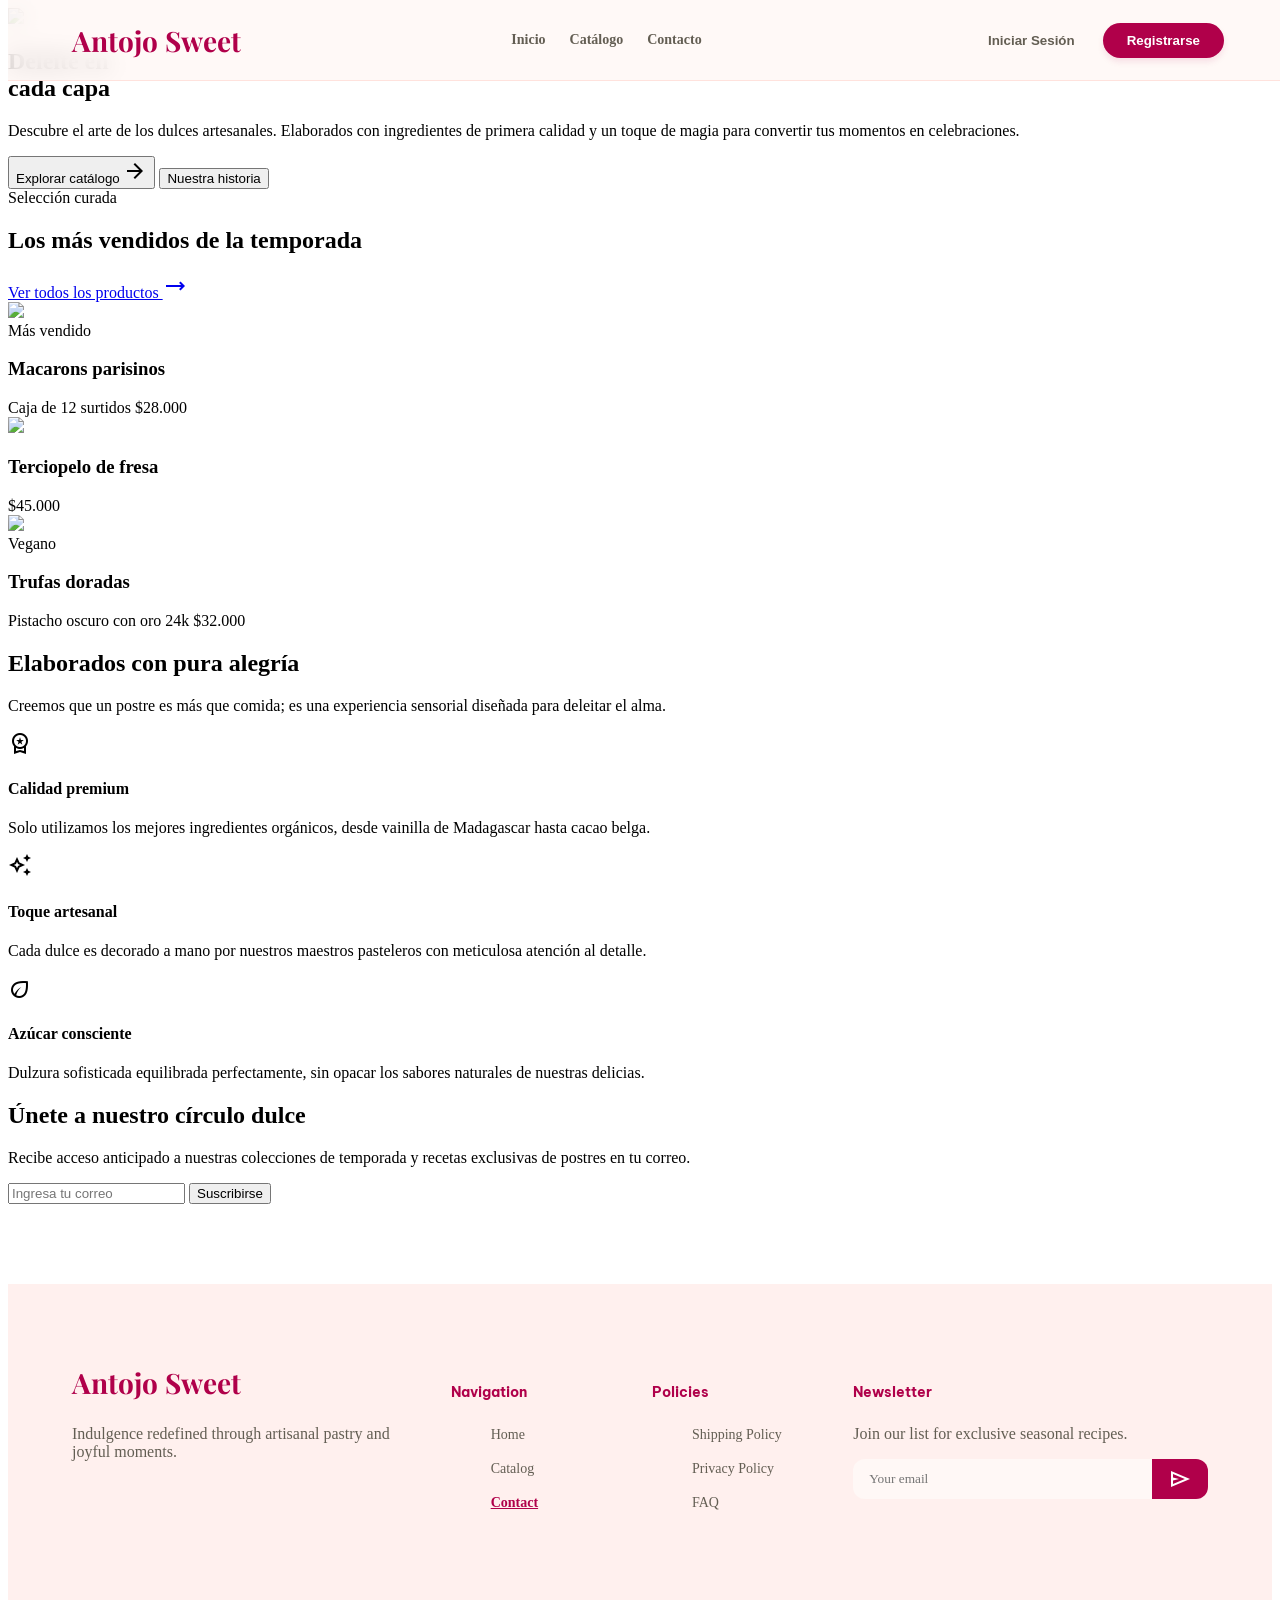
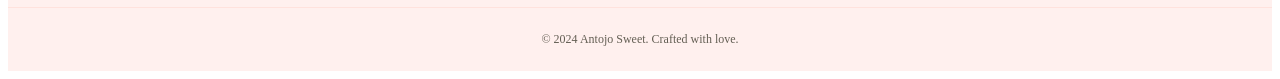
==== commit 33deb162: "solucionar el index" ====
--- a/frontend/index.html
+++ b/frontend/index.html
@@ -1,391 +1,213 @@
-<!DOCTYPE html>
-
-<html class="scroll-smooth" lang="en">
-
-<head>
-        <meta charset="utf-8" />
-        <meta content="width=device-width, initial-scale=1.0" name="viewport" />
-        <title>Antojo Sweet</title>
-        <link rel="stylesheet" href="style.css">
-        <script src="https://cdn.tailwindcss.com?plugins=forms,container-queries"></script>
-        <link href="https://fonts.googleapis.com/css2?family=Playfair+Display:wght@600;700&amp;family=Be+Vietnam+Pro:wght@400;600;700&amp;display=swap"
-                rel="stylesheet" />
-        <link href="https://fonts.googleapis.com/css2?family=Material+Symbols+Outlined:wght,FILL@100..700,0..1&amp;display=swap"
-                rel="stylesheet" />
-        <script id="tailwind-config">
-                tailwind.config = {
-                        darkMode: "class",
-                        theme: {
-                                extend: {
-                                        "colors": {
-                                                "surface-container-high": "#ffe2dd",
-                                                "surface-container-highest": "#ffdad4",
-                                                "on-tertiary-fixed": "#002105",
-                                                "on-tertiary": "#ffffff",
-                                                "on-background": "#2b1613",
-                                                "error-container": "#ffdad6",
-                                                "primary-fixed-dim": "#ffb2bf",
-                                                "on-error": "#ffffff",
-                                                "surface": "#fff8f6",
-                                                "outline": "#8e6f74",
-                                                "tertiary": "#00671d",
-                                                "on-tertiary-container": "#ddffd6",
-                                                "secondary-fixed": "#e9e2d3",
-                                                "primary": "#b0004a",
-                                                "on-primary-fixed": "#3f0016",
-                                                "primary-fixed": "#ffd9de",
-                                                "outline-variant": "#e3bdc3",
-                                                "secondary-fixed-dim": "#cdc6b8",
-                                                "surface-bright": "#fff8f6",
-                                                "on-secondary-fixed": "#1e1b13",
-                                                "primary-container": "#d81b60",
-                                                "on-primary-fixed-variant": "#90003b",
-                                                "on-primary-container": "#fff2f3",
-                                                "surface-container": "#ffe9e5",
-                                                "on-secondary-container": "#696458",
-                                                "on-secondary": "#ffffff",
-                                                "secondary": "#635e53",
-                                                "on-tertiary-fixed-variant": "#005316",
-                                                "surface-variant": "#ffdad4",
-                                                "error": "#ba1a1a",
-                                                "tertiary-fixed-dim": "#77dc7a",
-                                                "inverse-primary": "#ffb2bf",
-                                                "inverse-surface": "#422a26",
-                                                "tertiary-fixed": "#93f993",
-                                                "surface-tint": "#bc004f",
-                                                "on-surface": "#2b1613",
-                                                "inverse-on-surface": "#ffedea",
-                                                "surface-container-low": "#fff0ee",
-                                                "on-surface-variant": "#5a4044",
-                                                "on-error-container": "#93000a",
-                                                "secondary-container": "#e9e2d3",
-                                                "surface-dim": "#f8d1cb",
-                                                "on-primary": "#ffffff",
-                                                "surface-container-lowest": "#ffffff",
-                                                "on-secondary-fixed-variant": "#4b463c",
-                                                "background": "#fff8f6",
-                                                "tertiary-container": "#14822c"
-                                        },
-                                        "borderRadius": {
-                                                "DEFAULT": "0.25rem",
-                                                "lg": "0.5rem",
-                                                "xl": "0.75rem",
-                                                "full": "9999px"
-                                        },
-                                        "spacing": {
-                                                "margin-desktop": "64px",
-                                                "container-max": "1200px",
-                                                "stack-lg": "48px",
-                                                "stack-xs": "4px",
-                                                "gutter": "24px",
-                                                "margin-mobile": "20px",
-                                                "stack-xl": "80px",
-                                                "stack-sm": "12px",
-                                                "unit": "8px",
-                                                "stack-md": "24px"
-                                        },
-                                        "fontFamily": {
-                                                "headline-md": ["Playfair Display"],
-                                                "label-md": ["Be Vietnam Pro"],
-                                                "display-lg": ["Playfair Display"],
-                                                "headline-lg-mobile": ["Playfair Display"],
-                                                "headline-lg": ["Playfair Display"],
-                                                "label-sm": ["Be Vietnam Pro"],
-                                                "body-lg": ["Be Vietnam Pro"],
-                                                "body-md": ["Be Vietnam Pro"]
-                                        },
-                                        "fontSize": {
-                                                "headline-md": ["28px", { "lineHeight": "1.3", "fontWeight": "600" }],
-                                                "label-md": ["14px", { "lineHeight": "1.4", "letterSpacing": "0.05em", "fontWeight": "600" }],
-                                                "display-lg": ["56px", { "lineHeight": "1.1", "letterSpacing": "-0.02em", "fontWeight": "700" }],
-                                                "headline-lg-mobile": ["32px", { "lineHeight": "1.2", "fontWeight": "700" }],
-                                                "headline-lg": ["40px", { "lineHeight": "1.2", "fontWeight": "700" }],
-                                                "label-sm": ["12px", { "lineHeight": "1.4", "fontWeight": "700" }],
-                                                "body-lg": ["18px", { "lineHeight": "1.6", "fontWeight": "400" }],
-                                                "body-md": ["16px", { "lineHeight": "1.6", "fontWeight": "400" }]
-                                        }
-                                },
-                        },
-                }
-        </script>
-        <style>
-
-        </style>
-</head>
-
-<body class="font-body-md text-on-background">
-        <div id="header"></div>
-        <main class="pt-20">
-
-                <section class="relative min-h-[870px] flex items-center overflow-hidden">
-                        <div class="absolute inset-0 z-0">
-                                <div
-                                        class="absolute inset-0 bg-gradient-to-r from-surface-container/90 via-surface/40 to-transparent z-10">
-                                </div>
-                                <img class="w-full h-full object-cover"
-                                        data-alt="A high-end artisanal patisserie presentation featuring a close-up of a decadent multi-layered chocolate cake with glossy ganache and fresh organic strawberries. The lighting is soft and golden, creating an indulgent and sophisticated atmosphere. The background is a clean, minimalist bakery setting in light creamy vanilla and soft pink tones, emphasizing a modern tactile aesthetic."
-                                        src="https://lh3.googleusercontent.com/aida-public/[base64]" />
-                        </div>
-                        <div
-                                class="relative z-20 px-margin-mobile md:px-margin-desktop max-w-container-max mx-auto w-full">
-                                <div class="max-w-2xl animate-[fade-up_1s_ease-out_forwards]">
-                                        <h1 class="font-display-lg text-display-lg text-on-background mb-stack-sm">
-                                                Indulgence in <br /><span class="text-primary italic">Every Layer</span>
-                                        </h1>
-                                        <p
-                                                class="font-body-lg text-body-lg text-on-surface-variant mb-stack-lg max-w-lg">
-                                                Discover the art of artisanal sweets. Crafted with premium ingredients
-                                                and a dash of magic to turn your moments into celebrations.
-                                        </p>
-                                        <div class="flex flex-wrap gap-stack-md">
-                                                <button
-                                                        class="bg-primary text-on-primary px-8 py-4 rounded-full font-label-md text-label-md squishy-btn shadow-lg flex items-center gap-2">
-                                                        Explore Catalog
-                                                        <span class="material-symbols-outlined">arrow_forward</span>
-                                                </button>
-                                                <button
-                                                        class="bg-white/40 backdrop-blur-sm border border-outline/20 text-on-background px-8 py-4 rounded-full font-label-md text-label-md squishy-btn hover:bg-white/60 transition-colors">
-                                                        Our Story
-                                                </button>
-                                        </div>
-                                </div>
-                        </div>
-                </section>
-
-                <section class="py-stack-xl px-margin-mobile md:px-margin-desktop max-w-container-max mx-auto">
-                        <div class="reveal-on-scroll flex justify-between items-end mb-stack-lg">
-                                <div>
-                                        <span
-                                                class="text-primary font-label-sm text-label-sm uppercase tracking-widest block mb-2">Curated
-                                                Selection</span>
-                                        <h2 class="font-headline-lg text-headline-lg">Season's Best Sellers</h2>
-                                </div>
-                                <a class="hidden md:flex items-center gap-2 text-primary font-label-md text-label-md group"
-                                        href="#">
-                                        View All Products
-                                        <span
-                                                class="material-symbols-outlined group-hover:translate-x-1 transition-transform">trending_flat</span>
-                                </a>
-                        </div>
-                        <div class="grid grid-cols-1 md:grid-cols-3 gap-gutter reveal-on-scroll">
-
-                                <div
-                                        class="bg-white rounded-[32px] p-4 fluffy-shadow group hover:bg-surface-container-low transition-colors duration-500">
-                                        <div class="aspect-[4/5] overflow-hidden rounded-[24px] mb-6 relative">
-                                                <img class="w-full h-full object-cover group-hover:scale-110 transition-transform duration-700"
-                                                        data-alt="Delicate French macarons in assorted pastel colors like mint green, strawberry pink, and lemon yellow, stacked neatly on a white ceramic plate. The image is captured with a shallow depth of field, highlighting the smooth texture and signature ruffled 'feet' of the macarons. The aesthetic is light, airy, and premium with soft natural light."
-                                                        src="https://lh3.googleusercontent.com/aida-public/[base64]" />
-                                                <div class="absolute top-4 right-4">
-                                                        <span
-                                                                class="bg-primary-container text-on-primary-container px-3 py-1 rounded-full font-label-sm text-label-sm">Best
-                                                                Seller</span>
-                                                </div>
-                                        </div>
-                                        <div class="px-2 pb-2">
-                                                <h3 class="font-headline-md text-headline-md mb-1">Parisian Macarons
-                                                </h3>
-                                                <div class="flex justify-between items-center">
-                                                        <span
-                                                                class="text-on-surface-variant font-body-md text-body-md italic">Box
-                                                                of 12 Assorted</span>
-                                                        <span
-                                                                class="text-primary font-bold text-headline-md">$28.00</span>
-                                                </div>
-                                        </div>
-                                </div>
-
-                                <div
-                                        class="bg-white rounded-[32px] p-4 fluffy-shadow group hover:bg-surface-container-low transition-colors duration-500">
-                                        <div class="aspect-[4/5] overflow-hidden rounded-[24px] mb-6 relative">
-                                                <img class="w-full h-full object-cover group-hover:scale-110 transition-transform duration-700"
-                                                        data-alt="A luxury strawberry cheesecake topped with fresh glazed berries and white chocolate shavings. The cake is presented on a minimalist wooden stand in a bright, modern kitchen setting. The colors are dominated by vibrant strawberry pinks and creamy white vanillas, evoking a sense of freshness and premium quality."
-                                                        src="https://lh3.googleusercontent.com/aida-public/[base64]" />
-                                        </div>
-                                        <div class="px-2 pb-2">
-                                                <h3 class="font-headline-md text-headline-md mb-1">Strawberry Velvet
-                                                </h3>
-                                                <div class="flex justify-between items-center">
-                                                        <span
-                                                                class="text-on-surface-variant font-body-md text-body-md italic">Cheesecake
-                                                                with Berries</span>
-                                                        <span
-                                                                class="text-primary font-bold text-headline-md">$45.00</span>
-                                                </div>
-                                        </div>
-                                </div>
-
-                                <div
-                                        class="bg-white rounded-[32px] p-4 fluffy-shadow group hover:bg-surface-container-low transition-colors duration-500">
-                                        <div class="aspect-[4/5] overflow-hidden rounded-[24px] mb-6 relative">
-                                                <img class="w-full h-full object-cover group-hover:scale-110 transition-transform duration-700"
-                                                        data-alt="Artisanal dark chocolate truffles coated in gold dust and crushed pistachios, displayed on a slate platter. The mood is moody yet inviting, with soft side-lighting that catches the golden highlights. The background features warm earthy tones and a hint of soft pink, maintaining the Antojo Sweet brand identity of sophisticated indulgence."
-                                                        src="https://lh3.googleusercontent.com/aida-public/[base64]" />
-                                                <div class="absolute top-4 right-4">
-                                                        <span
-                                                                class="bg-tertiary-container text-on-tertiary-container px-3 py-1 rounded-full font-label-sm text-label-sm">Vegan</span>
-                                                </div>
-                                        </div>
-                                        <div class="px-2 pb-2">
-                                                <h3 class="font-headline-md text-headline-md mb-1">Gilded Truffles</h3>
-                                                <div class="flex justify-between items-center">
-                                                        <span
-                                                                class="text-on-surface-variant font-body-md text-body-md italic">Dark
-                                                                Pistachio 24k Gold</span>
-                                                        <span
-                                                                class="text-primary font-bold text-headline-md">$32.00</span>
-                                                </div>
-                                        </div>
-                                </div>
-                        </div>
-                </section>
-
-                <section class="bg-surface-container py-stack-xl relative overflow-hidden">
-
-                        <div
-                                class="absolute top-0 right-0 w-64 h-64 bg-primary-fixed/20 rounded-full blur-[100px] -translate-y-1/2 translate-x-1/2">
-                        </div>
-                        <div
-                                class="absolute bottom-0 left-0 w-96 h-96 bg-tertiary-fixed/10 rounded-full blur-[120px] translate-y-1/2 -translate-x-1/2">
-                        </div>
-                        <div
-                                class="px-margin-mobile md:px-margin-desktop max-w-container-max mx-auto relative z-10 reveal-on-scroll">
-                                <div class="text-center max-w-3xl mx-auto mb-stack-lg">
-                                        <h2 class="font-headline-lg text-headline-lg mb-4">Crafted with Pure Joy</h2>
-                                        <p class="font-body-lg text-body-lg text-on-surface-variant">We believe that a
-                                                dessert is more than just food; it's a sensory experience designed to
-                                                delight the soul.</p>
-                                </div>
-                                <div class="grid grid-cols-1 md:grid-cols-3 gap-gutter">
-
-                                        <div
-                                                class="text-center p-8 bg-white/50 backdrop-blur-md rounded-[40px] border border-white/50 fluffy-shadow">
-                                                <div
-                                                        class="w-16 h-16 bg-primary-fixed rounded-3xl flex items-center justify-center mx-auto mb-6">
-                                                        <span
-                                                                class="material-symbols-outlined text-primary scale-125">workspace_premium</span>
-                                                </div>
-                                                <h4 class="font-headline-md text-headline-md mb-3">Premium Quality</h4>
-                                                <p class="font-body-md text-on-surface-variant">We source only the
-                                                        finest organic ingredients, from Madagascar vanilla to Belgian
-                                                        cocoa.</p>
-                                        </div>
-
-                                        <div
-                                                class="text-center p-8 bg-white/50 backdrop-blur-md rounded-[40px] border border-white/50 fluffy-shadow">
-                                                <div
-                                                        class="w-16 h-16 bg-surface-container-high rounded-3xl flex items-center justify-center mx-auto mb-6">
-                                                        <span
-                                                                class="material-symbols-outlined text-primary scale-125">auto_awesome</span>
-                                                </div>
-                                                <h4 class="font-headline-md text-headline-md mb-3">Artisanal Touch</h4>
-                                                <p class="font-body-md text-on-surface-variant">Every sweet is
-                                                        hand-decorated by our master pastry chefs with meticulous
-                                                        attention to detail.</p>
-                                        </div>
-
-                                        <div
-                                                class="text-center p-8 bg-white/50 backdrop-blur-md rounded-[40px] border border-white/50 fluffy-shadow">
-                                                <div
-                                                        class="w-16 h-16 bg-tertiary-fixed rounded-3xl flex items-center justify-center mx-auto mb-6">
-                                                        <span
-                                                                class="material-symbols-outlined text-tertiary scale-125">eco</span>
-                                                </div>
-                                                <h4 class="font-headline-md text-headline-md mb-3">Conscious Sugar</h4>
-                                                <p class="font-body-md text-on-surface-variant">Sophisticated sweetness
-                                                        balanced perfectly, without overpowering the natural flavors of
-                                                        our treats.</p>
-                                        </div>
-                                </div>
-                        </div>
-                </section>
-
-                <section class="py-stack-xl px-margin-mobile md:px-margin-desktop max-w-container-max mx-auto">
-                        <div class="reveal-on-scroll bg-primary rounded-[48px] overflow-hidden relative">
-                                <div
-                                        class="absolute inset-0 bg-[radial-gradient(circle_at_top_right,_var(--tw-gradient-stops))] from-primary-container/40 to-transparent">
-                                </div>
-                                <div class="relative z-10 px-8 md:px-20 py-16 text-center text-on-primary">
-                                        <h2 class="font-display-lg text-headline-lg md:text-display-lg mb-6">Join Our
-                                                Sweet Circle</h2>
-                                        <p class="font-body-lg text-body-lg mb-stack-lg max-w-xl mx-auto opacity-90">Get
-                                                early access to our seasonal collections and exclusive dessert recipes
-                                                delivered to your inbox.</p>
-                                        <form action="#" class="flex flex-col md:flex-row gap-4 max-w-lg mx-auto"
-                                                method="POST">
-                                                <input class="flex-1 bg-white/10 border border-white/20 rounded-full px-6 py-4 text-white placeholder:text-white/60 focus:ring-2 focus:ring-white/40 focus:bg-white/20 outline-none transition-all"
-                                                        placeholder="Enter your email" required="" type="email" />
-                                                <button class="bg-white text-primary px-8 py-4 rounded-full font-label-md text-label-md squishy-btn font-bold"
-                                                        type="submit">Subscribe</button>
-                                        </form>
-                                </div>
-                        </div>
-                </section>
-        </main>
-
-        <footer class="w-full mt-stack-xl bg-surface-container-low">
-                <div
-                        class="grid grid-cols-1 md:grid-cols-4 gap-gutter px-margin-mobile md:px-margin-desktop py-stack-xl max-w-container-max mx-auto">
-                        <div class="col-span-1 md:col-span-1">
-                                <div class="font-headline-md text-headline-md text-primary mb-6">Antojo Sweet</div>
-                                <p class="font-body-md text-body-md text-secondary mb-6">Elevating the art of patisserie
-                                        for a modern world, one bite at a time.</p>
-                                <div class="flex gap-4">
-                                        <a class="w-10 h-10 rounded-full bg-secondary-container flex items-center justify-center hover:bg-primary-container hover:text-on-primary-container transition-all group"
-                                                href="#">
-                                                <span class="material-symbols-outlined text-[20px]">share</span>
-                                        </a>
-                                        <a class="w-10 h-10 rounded-full bg-secondary-container flex items-center justify-center hover:bg-primary-container hover:text-on-primary-container transition-all group"
-                                                href="#">
-                                                <span class="material-symbols-outlined text-[20px]">public</span>
-                                        </a>
-                                </div>
-                        </div>
-                        <div>
-                                <h5 class="font-label-md text-label-md text-primary mb-6 uppercase tracking-wider">
-                                        Company</h5>
-                                <ul class="space-y-4">
-                                        <li><a class="text-secondary hover:text-primary transition-colors font-body-md"
-                                                        href="#">About Us</a></li>
-                                        <li><a class="text-secondary hover:text-primary transition-colors font-body-md"
-                                                        href="#">Careers</a></li>
-                                        <li><a class="text-secondary hover:text-primary transition-colors font-body-md"
-                                                        href="#">Contact</a></li>
-                                </ul>
-                        </div>
-                        <div>
-                                <h5 class="font-label-md text-label-md text-primary mb-6 uppercase tracking-wider">
-                                        Policy</h5>
-                                <ul class="space-y-4">
-                                        <li><a class="text-secondary hover:text-primary transition-colors font-body-md"
-                                                        href="#">Shipping Policy</a></li>
-                                        <li><a class="text-secondary hover:text-primary transition-colors font-body-md"
-                                                        href="#">Privacy Policy</a></li>
-                                        <li><a class="text-secondary hover:text-primary transition-colors font-body-md"
-                                                        href="#">Terms of Service</a></li>
-                                </ul>
-                        </div>
-                        <div>
-                                <h5 class="font-label-md text-label-md text-primary mb-6 uppercase tracking-wider">
-                                        Support</h5>
-                                <ul class="space-y-4">
-                                        <li><a class="text-secondary hover:text-primary transition-colors font-body-md"
-                                                        href="#">FAQ</a></li>
-                                        <li><a class="text-secondary hover:text-primary transition-colors font-body-md"
-                                                        href="#">Track Order</a></li>
-                                        <li><a class="text-secondary hover:text-primary transition-colors font-body-md"
-                                                        href="#">Wholesale</a></li>
-                                </ul>
-                        </div>
-                </div>
-                <div class="border-t border-outline-variant/30 py-8 text-center">
-                        <p class="font-label-sm text-label-sm text-secondary">© 2024 Antojo Sweet. Crafted with love.
-                        </p>
-                </div>
-        </footer>
-
-        <div id="footer"></div>
-        <script type="module" src="src/utils/index.js"></script>
-
-</body>
-
+<!DOCTYPE html>
+
+<html class="scroll-smooth" lang="es">
+
+<head>
+    <meta charset="utf-8" />
+    <meta content="width=device-width, initial-scale=1.0" name="viewport" />
+    <title>Antojo Sweet</title>
+    <link rel="stylesheet" href="style.css">
+    <script src="https://cdn.tailwindcss.com?plugins=forms,container-queries"></script>
+    <link
+        href="https://fonts.googleapis.com/css2?family=Playfair+Display:wght@600;700&amp;family=Be+Vietnam+Pro:wght@400;600;700&amp;display=swap"
+        rel="stylesheet" />
+    <link
+        href="https://fonts.googleapis.com/css2?family=Material+Symbols+Outlined:wght,FILL@100..700,0..1&amp;display=swap"
+        rel="stylesheet" />
+    
+</head>
+
+<body class="font-body-md text-on-background">
+
+    <div id="header"></div>
+    <main class="pt-20">
+
+        <section class="relative min-h-[870px] flex items-center overflow-hidden">
+            <div class="absolute inset-0 z-0">
+                <div
+                    class="absolute inset-0 bg-gradient-to-r from-surface-container/90 via-surface/40 to-transparent z-10">
+                </div>
+                <img class="w-full h-full object-cover"
+                    data-alt="A high-end artisanal patisserie presentation featuring a close-up of a decadent multi-layered chocolate cake with glossy ganache and fresh organic strawberries. The lighting is soft and golden, creating an indulgent and sophisticated atmosphere. The background is a clean, minimalist bakery setting in light creamy vanilla and soft pink tones, emphasizing a modern tactile aesthetic."
+                    src="https://lh3.googleusercontent.com/aida-public/[base64]" />
+            </div>
+            <div class="relative z-20 px-margin-mobile md:px-margin-desktop max-w-container-max mx-auto w-full">
+                <div class="max-w-2xl animate-[fade-up_1s_ease-out_forwards]">
+                    <h1 class="font-display-lg text-display-lg text-on-background mb-stack-sm">
+                        Deleite en <br /><span class="text-primary italic">cada capa</span>
+                    </h1>
+                    <p class="font-body-lg text-body-lg text-on-surface-variant mb-stack-lg max-w-lg">
+                        Descubre el arte de los dulces artesanales. Elaborados con ingredientes de primera calidad y
+                        un toque de magia para convertir tus momentos en celebraciones.
+                    </p>
+                    <div class="flex flex-wrap gap-stack-md">
+                        <button
+                            class="bg-primary text-on-primary px-8 py-4 rounded-full font-label-md text-label-md squishy-btn shadow-lg flex items-center gap-2">
+                            Explorar catálogo
+                            <span class="material-symbols-outlined">arrow_forward</span>
+                        </button>
+                        <button
+                            class="bg-white/40 backdrop-blur-sm border border-outline/20 text-on-background px-8 py-4 rounded-full font-label-md text-label-md squishy-btn hover:bg-white/60 transition-colors">
+                            Nuestra historia
+                        </button>
+                    </div>
+                </div>
+            </div>
+        </section>
+
+        <section class="py-stack-xl px-margin-mobile md:px-margin-desktop max-w-container-max mx-auto">
+            <div class="reveal-on-scroll flex justify-between items-end mb-stack-lg">
+                <div>
+                    <span class="text-primary font-label-sm text-label-sm uppercase tracking-widest block mb-2">Selección
+                        curada</span>
+                    <h2 class="font-headline-lg text-headline-lg">Los más vendidos de la temporada</h2>
+                </div>
+                <a class="hidden md:flex items-center gap-2 text-primary font-label-md text-label-md group" href="#">
+                    Ver todos los productos
+                    <span
+                        class="material-symbols-outlined group-hover:translate-x-1 transition-transform">trending_flat</span>
+                </a>
+            </div>
+            <div class="grid grid-cols-1 md:grid-cols-3 gap-gutter reveal-on-scroll">
+
+                <div
+                    class="bg-white rounded-[32px] p-4 fluffy-shadow group hover:bg-surface-container-low transition-colors duration-500">
+                    <div class="aspect-[4/5] overflow-hidden rounded-[24px] mb-6 relative">
+                        <img class="w-full h-full object-cover group-hover:scale-110 transition-transform duration-700"
+                            data-alt="Delicate French macarons in assorted pastel colors like mint green, strawberry pink, and lemon yellow, stacked neatly on a white ceramic plate. The image is captured with a shallow depth of field, highlighting the smooth texture and signature ruffled 'feet' of the macarons. The aesthetic is light, airy, and premium with soft natural light."
+                            src="https://lh3.googleusercontent.com/aida-public/[base64]" />
+                        <div class="absolute top-4 right-4">
+                            <span
+                                class="bg-primary-container text-on-primary-container px-3 py-1 rounded-full font-label-sm text-label-sm">Más
+                                vendido</span>
+                        </div>
+                    </div>
+                    <div class="px-2 pb-2">
+                        <h3 class="font-headline-md text-headline-md mb-1">Macarons parisinos</h3>
+                        <div class="flex justify-between items-center">
+                            <span class="text-on-surface-variant font-body-md text-body-md italic">Caja de 12
+                                surtidos</span>
+                            <span class="text-primary font-bold text-headline-md">$28.000</span>
+                        </div>
+                    </div>
+                </div>
+
+                <div
+                    class="bg-white rounded-[32px] p-4 fluffy-shadow group hover:bg-surface-container-low transition-colors duration-500">
+                    <div class="aspect-[4/5] overflow-hidden rounded-[24px] mb-6 relative">
+                        <img class="w-full h-full object-cover group-hover:scale-110 transition-transform duration-700"
+                            data-alt="A luxury strawberry cheesecake topped with fresh glazed berries and white chocolate shavings. The cake is presented on a minimalist wooden stand in a bright, modern kitchen setting. The colors are dominated by vibrant strawberry pinks and creamy white vanillas, evoking a sense of freshness and premium quality."
+                            src="https://lh3.googleusercontent.com/aida-public/[base64]" />
+                    </div>
+                    <div class="px-2 pb-2">
+                        <h3 class="font-headline-md text-headline-md mb-1">Terciopelo de fresa</h3>
+                        <div class="flex justify-between items-center">
+                            <span class="text-primary font-bold text-headline-md">$45.000</span>
+                        </div>
+                    </div>
+                </div>
+
+                <div
+                    class="bg-white rounded-[32px] p-4 fluffy-shadow group hover:bg-surface-container-low transition-colors duration-500">
+                    <div class="aspect-[4/5] overflow-hidden rounded-[24px] mb-6 relative">
+                        <img class="w-full h-full object-cover group-hover:scale-110 transition-transform duration-700"
+                            data-alt="Artisanal dark chocolate truffles coated in gold dust and crushed pistachios, displayed on a slate platter. The mood is moody yet inviting, with soft side-lighting that catches the golden highlights. The background features warm earthy tones and a hint of soft pink, maintaining the Antojo Sweet brand identity of sophisticated indulgence."
+                            src="https://lh3.googleusercontent.com/aida-public/[base64]" />
+                        <div class="absolute top-4 right-4">
+                            <span
+                                class="bg-tertiary-container text-on-tertiary-container px-3 py-1 rounded-full font-label-sm text-label-sm">Vegano</span>
+                        </div>
+                    </div>
+                    <div class="px-2 pb-2">
+                        <h3 class="font-headline-md text-headline-md mb-1">Trufas doradas</h3>
+                        <div class="flex justify-between items-center">
+                            <span class="text-on-surface-variant font-body-md text-body-md italic">Pistacho oscuro con
+                                oro 24k</span>
+                            <span class="text-primary font-bold text-headline-md">$32.000</span>
+                        </div>
+                    </div>
+                </div>
+            </div>
+        </section>
+
+        <section class="bg-surface-container py-stack-xl relative overflow-hidden">
+
+            <div
+                class="absolute top-0 right-0 w-64 h-64 bg-primary-fixed/20 rounded-full blur-[100px] -translate-y-1/2 translate-x-1/2">
+            </div>
+            <div
+                class="absolute bottom-0 left-0 w-96 h-96 bg-tertiary-fixed/10 rounded-full blur-[120px] translate-y-1/2 -translate-x-1/2">
+            </div>
+            <div
+                class="px-margin-mobile md:px-margin-desktop max-w-container-max mx-auto relative z-10 reveal-on-scroll">
+                <div class="text-center max-w-3xl mx-auto mb-stack-lg">
+                    <h2 class="font-headline-lg text-headline-lg mb-4">Elaborados con pura alegría</h2>
+                    <p class="font-body-lg text-body-lg text-on-surface-variant">Creemos que un postre es más que
+                        comida; es una experiencia sensorial diseñada para deleitar el alma.</p>
+                </div>
+                <div class="grid grid-cols-1 md:grid-cols-3 gap-gutter">
+
+                    <div
+                        class="text-center p-8 bg-white/50 backdrop-blur-md rounded-[40px] border border-white/50 fluffy-shadow">
+                        <div
+                            class="w-16 h-16 bg-primary-fixed rounded-3xl flex items-center justify-center mx-auto mb-6">
+                            <span class="material-symbols-outlined text-primary scale-125">workspace_premium</span>
+                        </div>
+                        <h4 class="font-headline-md text-headline-md mb-3">Calidad premium</h4>
+                        <p class="font-body-md text-on-surface-variant">Solo utilizamos los mejores ingredientes orgánicos,
+                            desde vainilla de Madagascar hasta cacao belga.</p>
+                    </div>
+
+                    <div
+                        class="text-center p-8 bg-white/50 backdrop-blur-md rounded-[40px] border border-white/50 fluffy-shadow">
+                        <div
+                            class="w-16 h-16 bg-surface-container-high rounded-3xl flex items-center justify-center mx-auto mb-6">
+                            <span class="material-symbols-outlined text-primary scale-125">auto_awesome</span>
+                        </div>
+                        <h4 class="font-headline-md text-headline-md mb-3">Toque artesanal</h4>
+                        <p class="font-body-md text-on-surface-variant">Cada dulce es decorado a mano por nuestros maestros
+                            pasteleros con meticulosa atención al detalle.</p>
+                    </div>
+
+                    <div
+                        class="text-center p-8 bg-white/50 backdrop-blur-md rounded-[40px] border border-white/50 fluffy-shadow">
+                        <div
+                            class="w-16 h-16 bg-tertiary-fixed rounded-3xl flex items-center justify-center mx-auto mb-6">
+                            <span class="material-symbols-outlined text-tertiary scale-125">eco</span>
+                        </div>
+                        <h4 class="font-headline-md text-headline-md mb-3">Azúcar consciente</h4>
+                        <p class="font-body-md text-on-surface-variant">Dulzura sofisticada equilibrada perfectamente,
+                            sin opacar los sabores naturales de nuestras delicias.</p>
+                    </div>
+                </div>
+            </div>
+        </section>
+
+        <section class="py-stack-xl px-margin-mobile md:px-margin-desktop max-w-container-max mx-auto">
+            <div class="reveal-on-scroll bg-primary rounded-[48px] overflow-hidden relative">
+                <div
+                    class="absolute inset-0 bg-[radial-gradient(circle_at_top_right,_var(--tw-gradient-stops))] from-primary-container/40 to-transparent">
+                </div>
+                <div class="relative z-10 px-8 md:px-20 py-16 text-center text-on-primary">
+                    <h2 class="font-display-lg text-headline-lg md:text-display-lg mb-6">Únete a nuestro círculo dulce</h2>
+                    <p class="font-body-lg text-body-lg mb-stack-lg max-w-xl mx-auto opacity-90">Recibe acceso anticipado a nuestras
+                        colecciones de temporada y recetas exclusivas de postres en tu correo.</p>
+                    <form action="#" class="flex flex-col md:flex-row gap-4 max-w-lg mx-auto" method="POST">
+                        <input
+                            class="flex-1 bg-white/10 border border-white/20 rounded-full px-6 py-4 text-white placeholder:text-white/60 focus:ring-2 focus:ring-white/40 focus:bg-white/20 outline-none transition-all"
+                            placeholder="Ingresa tu correo" required="" type="email" />
+                        <button
+                            class="bg-white text-primary px-8 py-4 rounded-full font-label-md text-label-md squishy-btn font-bold"
+                            type="submit">Suscribirse</button>
+                    </form>
+                </div>
+            </div>
+        </section>
+    </main>
+
+        <div id="footer"></div>
+        <script type="module" src="src/utils/index.js"></script>
+
+</body>
+
 </html>
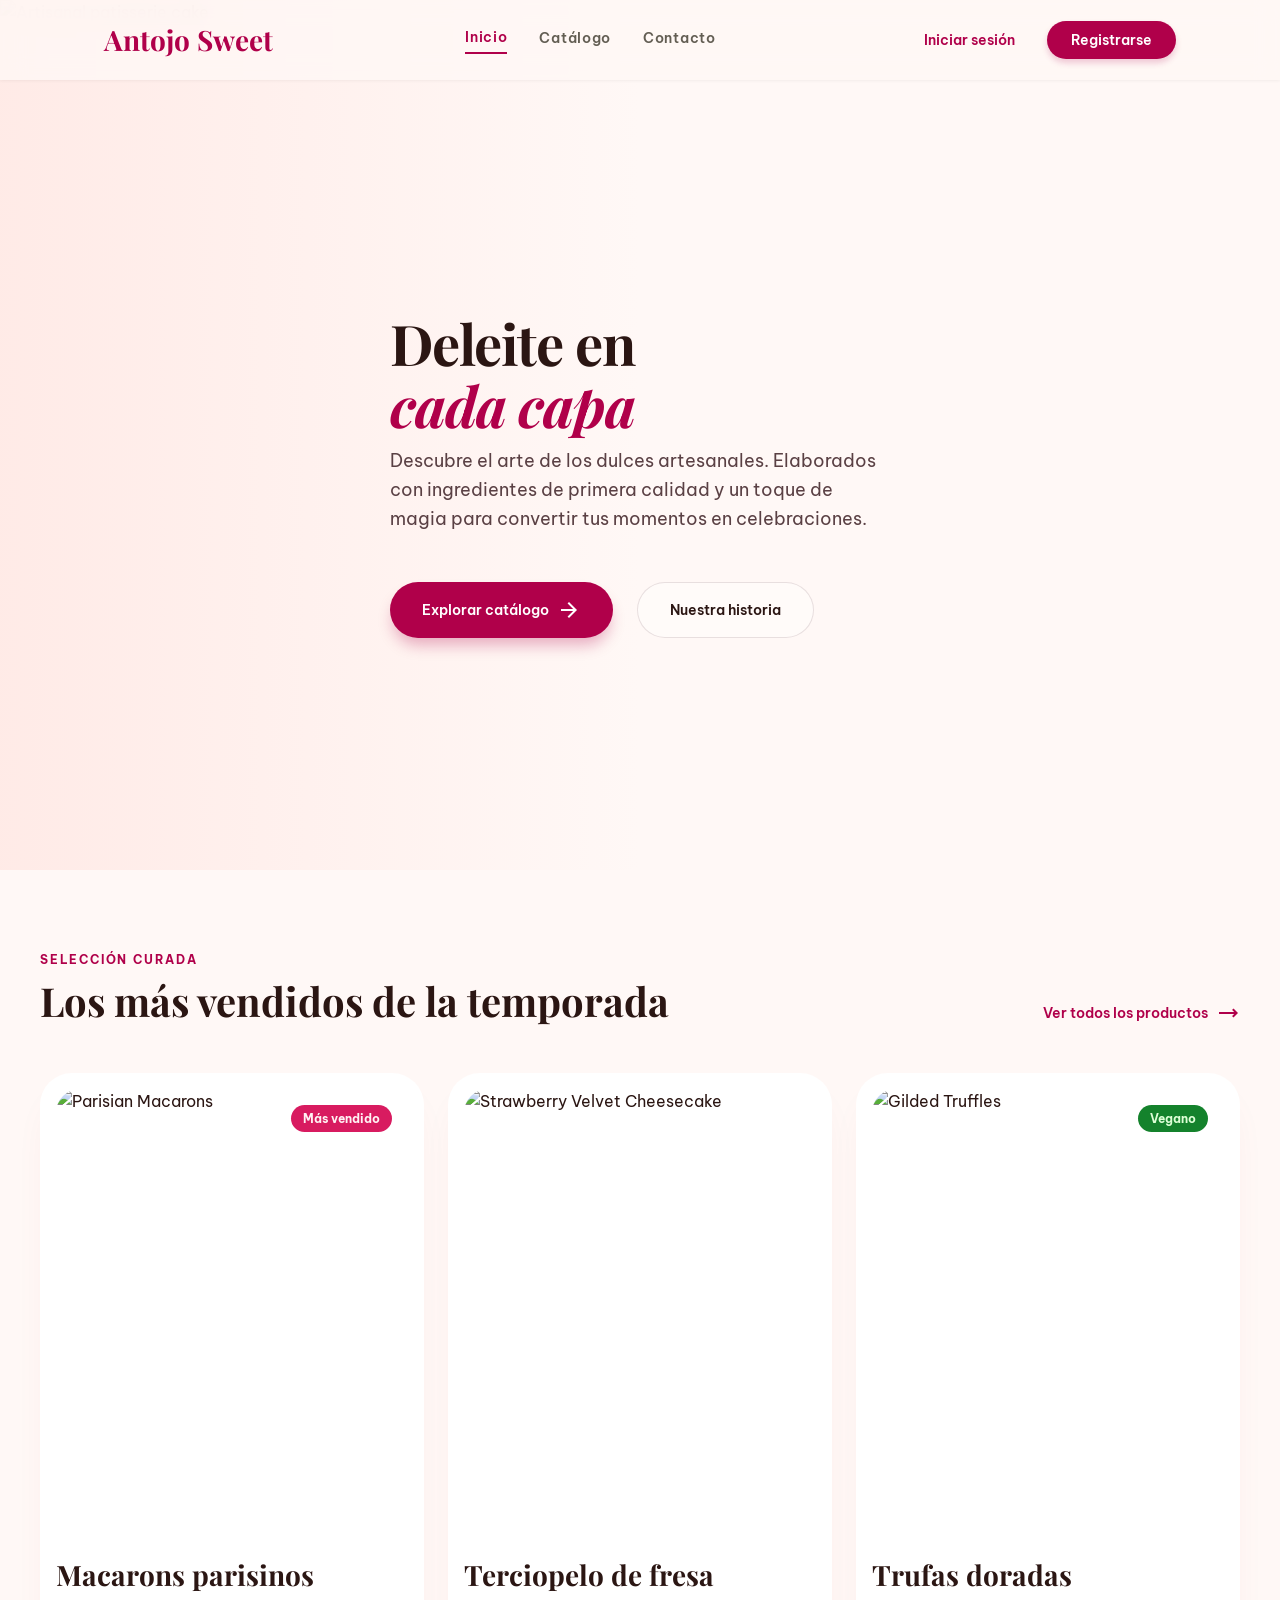
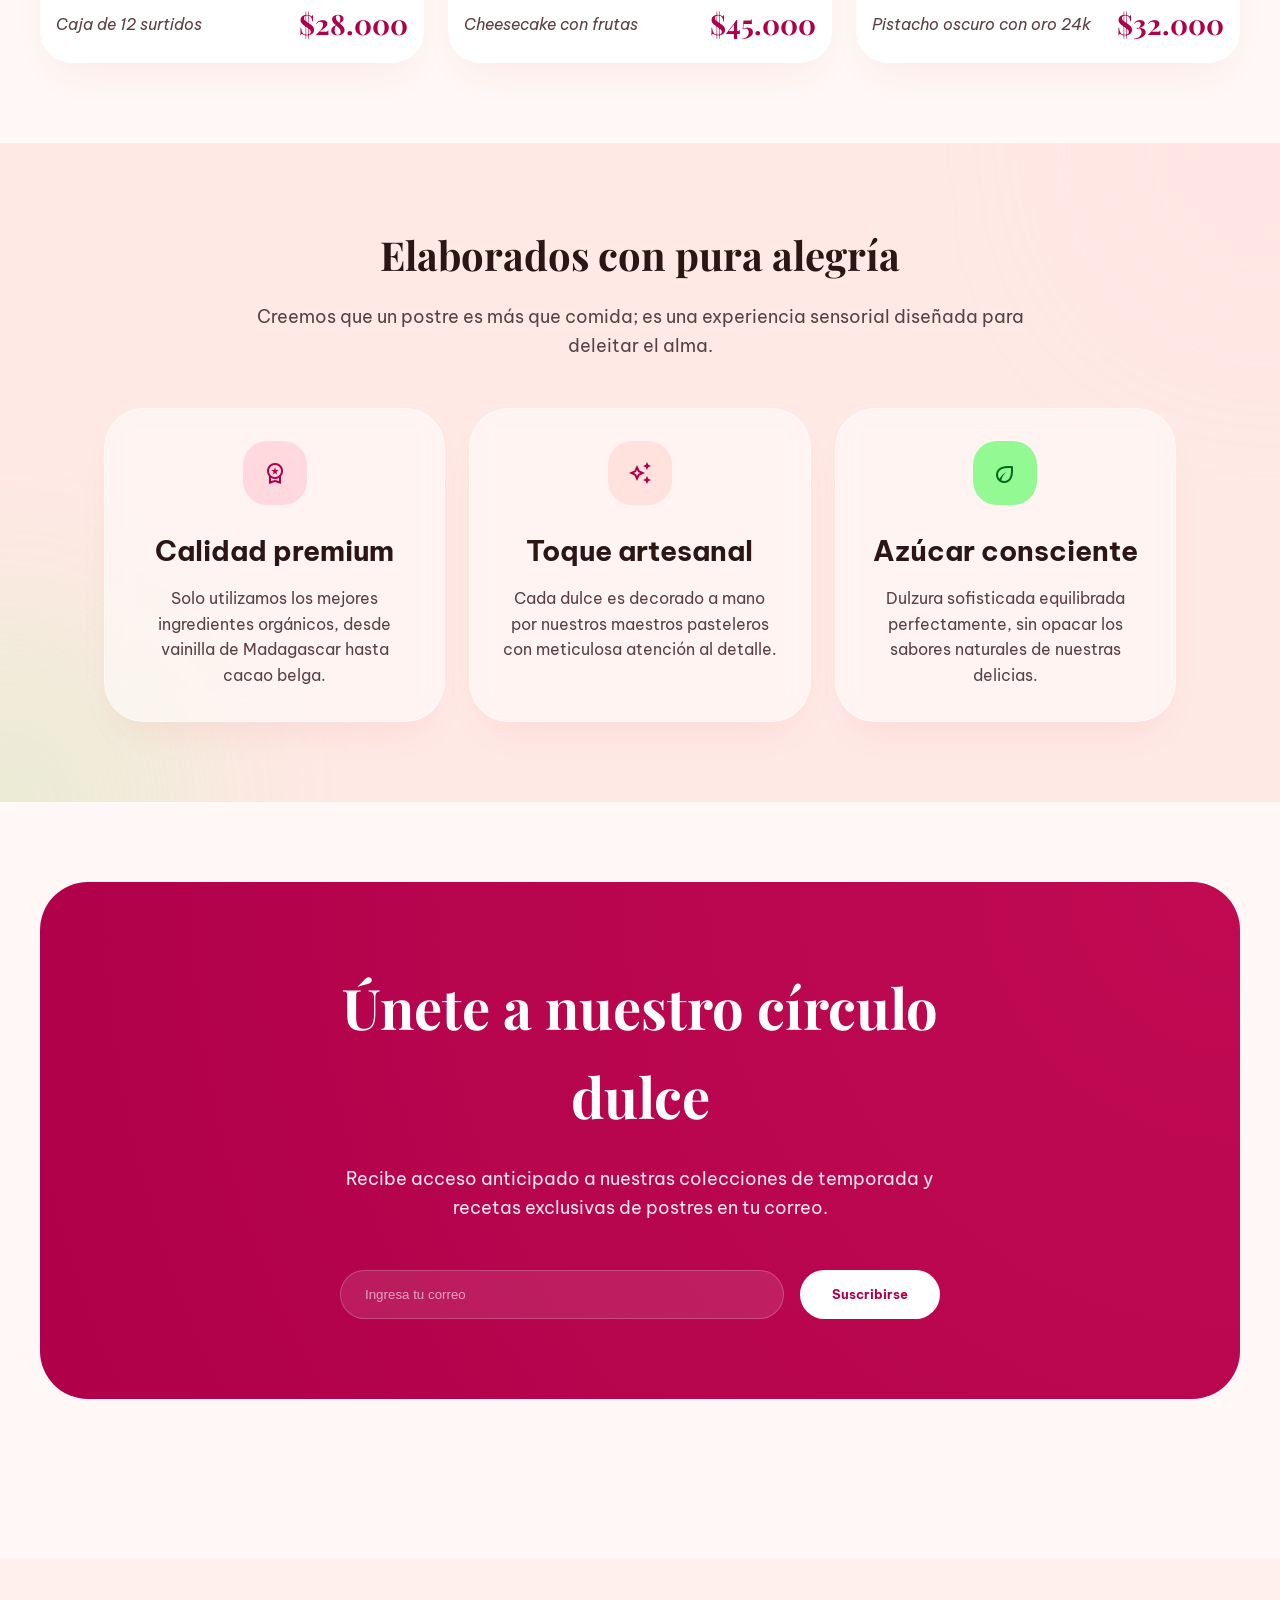
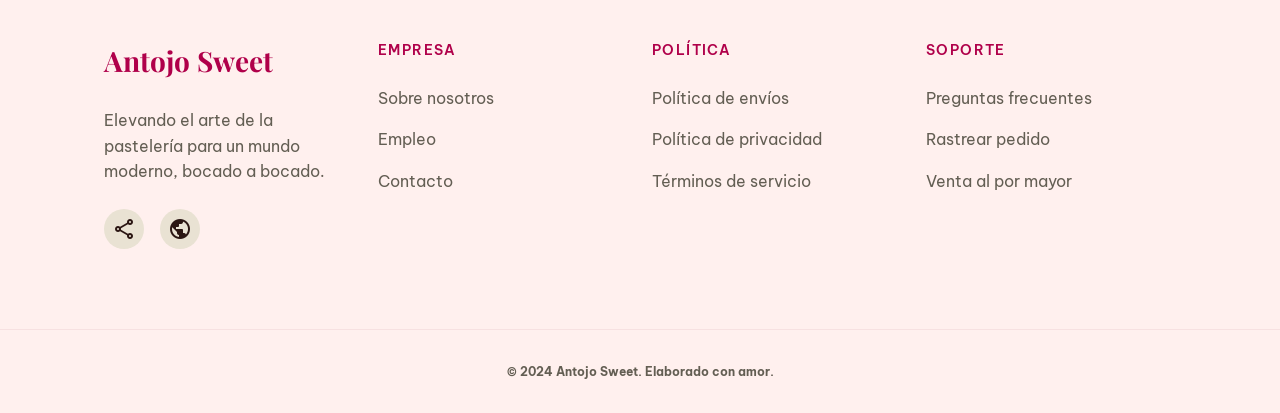
==== commit 2fe2bb28: "Cambio en el index.html y style.css" ====
--- a/frontend/index.html
+++ b/frontend/index.html
@@ -1,213 +1,194 @@
 <!DOCTYPE html>
+<html lang="es"><head>
+<meta charset="utf-8"/>
+<meta content="width=device-width, initial-scale=1.0" name="viewport"/>
+<title>Antojo Sweet - Pastelería artesanal indulgente</title>
+<link href="https://fonts.googleapis.com/css2?family=Playfair+Display:wght@600;700&amp;family=Be+Vietnam+Pro:wght@400;600;700&amp;display=swap" rel="stylesheet"/>
+<link href="https://fonts.googleapis.com/css2?family=Material+Symbols+Outlined:wght,FILL@100..700,0..1&amp;display=swap" rel="stylesheet"/>
+<link rel="stylesheet" href="/frontend/src/views/css/style.css"/>
 
-<html class="scroll-smooth" lang="es">
+</head>
+<body>
+<nav>
+<div class="container nav-content">
+<div class="logo">Antojo Sweet</div>
+<div class="nav-links">
+<a class="active" href="#">Inicio</a>
+<a href="#">Catálogo</a>
+<a href="#">Contacto</a>
+</div>
+<div class="nav-actions">
+<button class="btn-login">Iniciar sesión</button>
+<button class="btn-register">Registrarse</button>
+<div class="mobile-toggle">
+<span class="material-symbols-outlined">menu</span>
+</div>
+</div>
+</div>
+</nav>
+<main>
 
-<head>
-    <meta charset="utf-8" />
-    <meta content="width=device-width, initial-scale=1.0" name="viewport" />
-    <title>Antojo Sweet</title>
-    <link rel="stylesheet" href="style.css">
-    <script src="https://cdn.tailwindcss.com?plugins=forms,container-queries"></script>
-    <link
-        href="https://fonts.googleapis.com/css2?family=Playfair+Display:wght@600;700&amp;family=Be+Vietnam+Pro:wght@400;600;700&amp;display=swap"
-        rel="stylesheet" />
-    <link
-        href="https://fonts.googleapis.com/css2?family=Material+Symbols+Outlined:wght,FILL@100..700,0..1&amp;display=swap"
-        rel="stylesheet" />
-    
-</head>
-
-<body class="font-body-md text-on-background">
-
-    <div id="header"></div>
-    <main class="pt-20">
-
-        <section class="relative min-h-[870px] flex items-center overflow-hidden">
-            <div class="absolute inset-0 z-0">
-                <div
-                    class="absolute inset-0 bg-gradient-to-r from-surface-container/90 via-surface/40 to-transparent z-10">
-                </div>
-                <img class="w-full h-full object-cover"
-                    data-alt="A high-end artisanal patisserie presentation featuring a close-up of a decadent multi-layered chocolate cake with glossy ganache and fresh organic strawberries. The lighting is soft and golden, creating an indulgent and sophisticated atmosphere. The background is a clean, minimalist bakery setting in light creamy vanilla and soft pink tones, emphasizing a modern tactile aesthetic."
-                    src="https://lh3.googleusercontent.com/aida-public/[base64]" />
-            </div>
-            <div class="relative z-20 px-margin-mobile md:px-margin-desktop max-w-container-max mx-auto w-full">
-                <div class="max-w-2xl animate-[fade-up_1s_ease-out_forwards]">
-                    <h1 class="font-display-lg text-display-lg text-on-background mb-stack-sm">
-                        Deleite en <br /><span class="text-primary italic">cada capa</span>
-                    </h1>
-                    <p class="font-body-lg text-body-lg text-on-surface-variant mb-stack-lg max-w-lg">
-                        Descubre el arte de los dulces artesanales. Elaborados con ingredientes de primera calidad y
-                        un toque de magia para convertir tus momentos en celebraciones.
-                    </p>
-                    <div class="flex flex-wrap gap-stack-md">
-                        <button
-                            class="bg-primary text-on-primary px-8 py-4 rounded-full font-label-md text-label-md squishy-btn shadow-lg flex items-center gap-2">
+<section class="hero">
+<div class="hero-bg">
+<div class="hero-overlay"></div>
+<img alt="Artisanal patisserie cake" class="hero-image" src="https://lh3.googleusercontent.com/aida-public/[base64]"/>
+</div>
+<div class="container">
+<div class="hero-content">
+<h1>Deleite en <br/><span>cada capa</span></h1>
+<p>Descubre el arte de los dulces artesanales. Elaborados con ingredientes de primera calidad y un toque de magia para convertir tus momentos en celebraciones.</p>
+<div class="hero-btns">
+<button class="btn-primary">
                             Explorar catálogo
                             <span class="material-symbols-outlined">arrow_forward</span>
-                        </button>
-                        <button
-                            class="bg-white/40 backdrop-blur-sm border border-outline/20 text-on-background px-8 py-4 rounded-full font-label-md text-label-md squishy-btn hover:bg-white/60 transition-colors">
-                            Nuestra historia
-                        </button>
-                    </div>
-                </div>
-            </div>
-        </section>
+</button>
+<button class="btn-secondary">Nuestra historia</button>
+</div>
+</div>
+</div>
+</section>
 
-        <section class="py-stack-xl px-margin-mobile md:px-margin-desktop max-w-container-max mx-auto">
-            <div class="reveal-on-scroll flex justify-between items-end mb-stack-lg">
-                <div>
-                    <span class="text-primary font-label-sm text-label-sm uppercase tracking-widest block mb-2">Selección
-                        curada</span>
-                    <h2 class="font-headline-lg text-headline-lg">Los más vendidos de la temporada</h2>
-                </div>
-                <a class="hidden md:flex items-center gap-2 text-primary font-label-md text-label-md group" href="#">
+<section class="section-products container">
+<div class="section-header reveal">
+<div>
+<span class="section-tag">Selección curada</span>
+<h2 class="section-title">Los más vendidos de la temporada</h2>
+</div>
+<a class="view-all" href="#">
                     Ver todos los productos
-                    <span
-                        class="material-symbols-outlined group-hover:translate-x-1 transition-transform">trending_flat</span>
-                </a>
-            </div>
-            <div class="grid grid-cols-1 md:grid-cols-3 gap-gutter reveal-on-scroll">
+                    <span class="material-symbols-outlined">trending_flat</span>
+</a>
+</div>
+<div class="products-grid reveal">
 
-                <div
-                    class="bg-white rounded-[32px] p-4 fluffy-shadow group hover:bg-surface-container-low transition-colors duration-500">
-                    <div class="aspect-[4/5] overflow-hidden rounded-[24px] mb-6 relative">
-                        <img class="w-full h-full object-cover group-hover:scale-110 transition-transform duration-700"
-                            data-alt="Delicate French macarons in assorted pastel colors like mint green, strawberry pink, and lemon yellow, stacked neatly on a white ceramic plate. The image is captured with a shallow depth of field, highlighting the smooth texture and signature ruffled 'feet' of the macarons. The aesthetic is light, airy, and premium with soft natural light."
-                            src="https://lh3.googleusercontent.com/aida-public/[base64]" />
-                        <div class="absolute top-4 right-4">
-                            <span
-                                class="bg-primary-container text-on-primary-container px-3 py-1 rounded-full font-label-sm text-label-sm">Más
-                                vendido</span>
-                        </div>
-                    </div>
-                    <div class="px-2 pb-2">
-                        <h3 class="font-headline-md text-headline-md mb-1">Macarons parisinos</h3>
-                        <div class="flex justify-between items-center">
-                            <span class="text-on-surface-variant font-body-md text-body-md italic">Caja de 12
-                                surtidos</span>
-                            <span class="text-primary font-bold text-headline-md">$28.000</span>
-                        </div>
-                    </div>
-                </div>
+<article class="product-card">
+<div class="product-img-wrapper">
+<img alt="Parisian Macarons" class="product-img" src="https://lh3.googleusercontent.com/aida-public/[base64]"/>
+<div class="badge badge-best">Más vendido</div>
+</div>
+<div class="product-info">
+<h3>Macarons parisinos</h3>
+<div class="product-meta">
+<span class="product-desc">Caja de 12 surtidos</span>
+<span class="product-price">$28.000</span>
+</div>
+</div>
+</article>
 
-                <div
-                    class="bg-white rounded-[32px] p-4 fluffy-shadow group hover:bg-surface-container-low transition-colors duration-500">
-                    <div class="aspect-[4/5] overflow-hidden rounded-[24px] mb-6 relative">
-                        <img class="w-full h-full object-cover group-hover:scale-110 transition-transform duration-700"
-                            data-alt="A luxury strawberry cheesecake topped with fresh glazed berries and white chocolate shavings. The cake is presented on a minimalist wooden stand in a bright, modern kitchen setting. The colors are dominated by vibrant strawberry pinks and creamy white vanillas, evoking a sense of freshness and premium quality."
-                            src="https://lh3.googleusercontent.com/aida-public/[base64]" />
-                    </div>
-                    <div class="px-2 pb-2">
-                        <h3 class="font-headline-md text-headline-md mb-1">Terciopelo de fresa</h3>
-                        <div class="flex justify-between items-center">
-                            <span class="text-primary font-bold text-headline-md">$45.000</span>
-                        </div>
-                    </div>
-                </div>
+<article class="product-card">
+<div class="product-img-wrapper">
+<img alt="Strawberry Velvet Cheesecake" class="product-img" src="https://lh3.googleusercontent.com/aida-public/[base64]"/>
+</div>
+<div class="product-info">
+<h3>Terciopelo de fresa</h3>
+<div class="product-meta">
+<span class="product-desc">Cheesecake con frutas</span>
+<span class="product-price">$45.000</span>
+</div>
+</div>
+</article>
 
-                <div
-                    class="bg-white rounded-[32px] p-4 fluffy-shadow group hover:bg-surface-container-low transition-colors duration-500">
-                    <div class="aspect-[4/5] overflow-hidden rounded-[24px] mb-6 relative">
-                        <img class="w-full h-full object-cover group-hover:scale-110 transition-transform duration-700"
-                            data-alt="Artisanal dark chocolate truffles coated in gold dust and crushed pistachios, displayed on a slate platter. The mood is moody yet inviting, with soft side-lighting that catches the golden highlights. The background features warm earthy tones and a hint of soft pink, maintaining the Antojo Sweet brand identity of sophisticated indulgence."
-                            src="https://lh3.googleusercontent.com/aida-public/[base64]" />
-                        <div class="absolute top-4 right-4">
-                            <span
-                                class="bg-tertiary-container text-on-tertiary-container px-3 py-1 rounded-full font-label-sm text-label-sm">Vegano</span>
-                        </div>
-                    </div>
-                    <div class="px-2 pb-2">
-                        <h3 class="font-headline-md text-headline-md mb-1">Trufas doradas</h3>
-                        <div class="flex justify-between items-center">
-                            <span class="text-on-surface-variant font-body-md text-body-md italic">Pistacho oscuro con
-                                oro 24k</span>
-                            <span class="text-primary font-bold text-headline-md">$32.000</span>
-                        </div>
-                    </div>
-                </div>
-            </div>
-        </section>
+<article class="product-card">
+<div class="product-img-wrapper">
+<img alt="Gilded Truffles" class="product-img" src="https://lh3.googleusercontent.com/aida-public/[base64]"/>
+<div class="badge badge-vegan">Vegano</div>
+</div>
+<div class="product-info">
+<h3>Trufas doradas</h3>
+<div class="product-meta">
+<span class="product-desc">Pistacho oscuro con oro 24k</span>
+<span class="product-price">$32.000</span>
+</div>
+</div>
+</article>
+</div>
+</section>
 
-        <section class="bg-surface-container py-stack-xl relative overflow-hidden">
+<section class="section-values">
+<div class="blob blob-1"></div>
+<div class="blob blob-2"></div>
+<div class="container values-content reveal">
+<div class="values-intro">
+<h2>Elaborados con pura alegría</h2>
+<p>Creemos que un postre es más que comida; es una experiencia sensorial diseñada para deleitar el alma.</p>
+</div>
+<div class="values-grid">
+<div class="value-card">
+<div class="value-icon value-icon-1">
+<span class="material-symbols-outlined">workspace_premium</span>
+</div>
+<h4>Calidad premium</h4>
+<p>Solo utilizamos los mejores ingredientes orgánicos, desde vainilla de Madagascar hasta cacao belga.</p>
+</div>
+<div class="value-card">
+<div class="value-icon value-icon-2">
+<span class="material-symbols-outlined">auto_awesome</span>
+</div>
+<h4>Toque artesanal</h4>
+<p>Cada dulce es decorado a mano por nuestros maestros pasteleros con meticulosa atención al detalle.</p>
+</div>
+<div class="value-card">
+<div class="value-icon value-icon-3">
+<span class="material-symbols-outlined">eco</span>
+</div>
+<h4>Azúcar consciente</h4>
+<p>Dulzura sofisticada equilibrada perfectamente, sin opacar los sabores naturales de nuestras delicias.</p>
+</div>
+</div>
+</div>
+</section>
 
-            <div
-                class="absolute top-0 right-0 w-64 h-64 bg-primary-fixed/20 rounded-full blur-[100px] -translate-y-1/2 translate-x-1/2">
-            </div>
-            <div
-                class="absolute bottom-0 left-0 w-96 h-96 bg-tertiary-fixed/10 rounded-full blur-[120px] translate-y-1/2 -translate-x-1/2">
-            </div>
-            <div
-                class="px-margin-mobile md:px-margin-desktop max-w-container-max mx-auto relative z-10 reveal-on-scroll">
-                <div class="text-center max-w-3xl mx-auto mb-stack-lg">
-                    <h2 class="font-headline-lg text-headline-lg mb-4">Elaborados con pura alegría</h2>
-                    <p class="font-body-lg text-body-lg text-on-surface-variant">Creemos que un postre es más que
-                        comida; es una experiencia sensorial diseñada para deleitar el alma.</p>
-                </div>
-                <div class="grid grid-cols-1 md:grid-cols-3 gap-gutter">
-
-                    <div
-                        class="text-center p-8 bg-white/50 backdrop-blur-md rounded-[40px] border border-white/50 fluffy-shadow">
-                        <div
-                            class="w-16 h-16 bg-primary-fixed rounded-3xl flex items-center justify-center mx-auto mb-6">
-                            <span class="material-symbols-outlined text-primary scale-125">workspace_premium</span>
-                        </div>
-                        <h4 class="font-headline-md text-headline-md mb-3">Calidad premium</h4>
-                        <p class="font-body-md text-on-surface-variant">Solo utilizamos los mejores ingredientes orgánicos,
-                            desde vainilla de Madagascar hasta cacao belga.</p>
-                    </div>
-
-                    <div
-                        class="text-center p-8 bg-white/50 backdrop-blur-md rounded-[40px] border border-white/50 fluffy-shadow">
-                        <div
-                            class="w-16 h-16 bg-surface-container-high rounded-3xl flex items-center justify-center mx-auto mb-6">
-                            <span class="material-symbols-outlined text-primary scale-125">auto_awesome</span>
-                        </div>
-                        <h4 class="font-headline-md text-headline-md mb-3">Toque artesanal</h4>
-                        <p class="font-body-md text-on-surface-variant">Cada dulce es decorado a mano por nuestros maestros
-                            pasteleros con meticulosa atención al detalle.</p>
-                    </div>
-
-                    <div
-                        class="text-center p-8 bg-white/50 backdrop-blur-md rounded-[40px] border border-white/50 fluffy-shadow">
-                        <div
-                            class="w-16 h-16 bg-tertiary-fixed rounded-3xl flex items-center justify-center mx-auto mb-6">
-                            <span class="material-symbols-outlined text-tertiary scale-125">eco</span>
-                        </div>
-                        <h4 class="font-headline-md text-headline-md mb-3">Azúcar consciente</h4>
-                        <p class="font-body-md text-on-surface-variant">Dulzura sofisticada equilibrada perfectamente,
-                            sin opacar los sabores naturales de nuestras delicias.</p>
-                    </div>
-                </div>
-            </div>
-        </section>
-
-        <section class="py-stack-xl px-margin-mobile md:px-margin-desktop max-w-container-max mx-auto">
-            <div class="reveal-on-scroll bg-primary rounded-[48px] overflow-hidden relative">
-                <div
-                    class="absolute inset-0 bg-[radial-gradient(circle_at_top_right,_var(--tw-gradient-stops))] from-primary-container/40 to-transparent">
-                </div>
-                <div class="relative z-10 px-8 md:px-20 py-16 text-center text-on-primary">
-                    <h2 class="font-display-lg text-headline-lg md:text-display-lg mb-6">Únete a nuestro círculo dulce</h2>
-                    <p class="font-body-lg text-body-lg mb-stack-lg max-w-xl mx-auto opacity-90">Recibe acceso anticipado a nuestras
-                        colecciones de temporada y recetas exclusivas de postres en tu correo.</p>
-                    <form action="#" class="flex flex-col md:flex-row gap-4 max-w-lg mx-auto" method="POST">
-                        <input
-                            class="flex-1 bg-white/10 border border-white/20 rounded-full px-6 py-4 text-white placeholder:text-white/60 focus:ring-2 focus:ring-white/40 focus:bg-white/20 outline-none transition-all"
-                            placeholder="Ingresa tu correo" required="" type="email" />
-                        <button
-                            class="bg-white text-primary px-8 py-4 rounded-full font-label-md text-label-md squishy-btn font-bold"
-                            type="submit">Suscribirse</button>
-                    </form>
-                </div>
-            </div>
-        </section>
-    </main>
-
-        <div id="footer"></div>
-        <script type="module" src="src/utils/index.js"></script>
-
-</body>
-
-</html>+<section class="cta-section container reveal">
+<div class="cta-banner">
+<div class="cta-gradient"></div>
+<div class="cta-content">
+<h2>Únete a nuestro círculo dulce</h2>
+<p>Recibe acceso anticipado a nuestras colecciones de temporada y recetas exclusivas de postres en tu correo.</p>
+<form class="cta-form" onsubmit="return false;">
+<input class="cta-input" placeholder="Ingresa tu correo" required="" type="email"/>
+<button class="btn-cta" type="submit">Suscribirse</button>
+</form>
+</div>
+</div>
+</section>
+</main>
+<footer>
+<div class="container footer-grid">
+<div class="footer-brand">
+<div class="logo">Antojo Sweet</div>
+<p>Elevando el arte de la pastelería para un mundo moderno, bocado a bocado.</p>
+<div class="social-links">
+<a class="social-btn" href="#"><span class="material-symbols-outlined">share</span></a>
+<a class="social-btn" href="#"><span class="material-symbols-outlined">public</span></a>
+</div>
+</div>
+<div class="footer-col">
+<h5>Empresa</h5>
+<ul class="footer-links">
+<li><a href="#">Sobre nosotros</a></li>
+<li><a href="#">Empleo</a></li>
+<li><a href="#">Contacto</a></li>
+</ul>
+</div>
+<div class="footer-col">
+<h5>Política</h5>
+<ul class="footer-links">
+<li><a href="#">Política de envíos</a></li>
+<li><a href="#">Política de privacidad</a></li>
+<li><a href="#">Términos de servicio</a></li>
+</ul>
+</div>
+<div class="footer-col">
+<h5>Soporte</h5>
+<ul class="footer-links">
+<li><a href="#">Preguntas frecuentes</a></li>
+<li><a href="#">Rastrear pedido</a></li>
+<li><a href="#">Venta al por mayor</a></li>
+</ul>
+</div>
+</div>
+<div class="footer-bottom">
+<p>© 2024 Antojo Sweet. Elaborado con amor.</p>
+</div>
+</footer>
+</body></html>
--- a/frontend/src/views/css/style.css
+++ b/frontend/src/views/css/style.css
@@ -0,0 +1,690 @@
+:root {
+            --primary: #b0004a;
+            --on-primary: #ffffff;
+            --primary-container: #d81b60;
+            --on-primary-container: #fff2f3;
+            --primary-fixed: #ffd9de;
+            --primary-fixed-dim: #ffb2bf;
+           
+            --secondary: #635e53;
+            --on-secondary: #ffffff;
+            --secondary-container: #e9e2d3;
+            --on-secondary-container: #696458;
+           
+            --tertiary: #00671d;
+            --on-tertiary: #ffffff;
+            --tertiary-container: #14822c;
+            --on-tertiary-container: #ddffd6;
+            --tertiary-fixed: #93f993;
+           
+            --background: #fff8f6;
+            --on-background: #2b1613;
+            --surface: #fff8f6;
+            --on-surface: #2b1613;
+            --surface-variant: #ffdad4;
+            --on-surface-variant: #5a4044;
+           
+            --surface-container: #ffe9e5;
+            --surface-container-low: #fff0ee;
+            --surface-container-high: #ffe2dd;
+            --surface-container-highest: #ffdad4;
+           
+            --outline: #8e6f74;
+            --outline-variant: #e3bdc3;
+            --margin-desktop: 64px;
+            --margin-mobile: 20px;
+            --gutter: 24px;
+            --stack-sm: 12px;
+            --stack-md: 24px;
+            --stack-lg: 48px;
+            --stack-xl: 80px;
+            --container-max: 1200px;
+            --radius-default: 0.25rem;
+            --radius-lg: 0.5rem;
+            --radius-xl: 0.75rem;
+            --radius-full: 9999px;
+            --radius-card: 32px;
+            --radius-inner: 24px;
+        }
+
+        * {
+            box-sizing: border-box;
+            margin: 0;
+            padding: 0;
+        }
+
+        body {
+            font-family: 'Be Vietnam Pro', sans-serif;
+            background-color: var(--background);
+            color: var(--on-background);
+            line-height: 1.6;
+            -webkit-font-smoothing: antialiased;
+        }
+
+        h1, h2, h3, .logo {
+            font-family: 'Playfair Display', serif;
+        }
+
+        a {
+            text-decoration: none;
+            color: inherit;
+            transition: color 0.3s ease;
+        }
+
+        button {
+            cursor: pointer;
+            border: none;
+            font-family: inherit;
+            transition: transform 0.3s cubic-bezier(0.175, 0.885, 0.32, 1.275), background-color 0.3s ease;
+        }
+
+        button:active {
+            transform: scale(0.96);
+        }
+
+        .container {
+            max-width: var(--container-max);
+            margin: 0 auto;
+            padding: 0 var(--margin-mobile);
+        }
+
+        @media (min-width: 768px) {
+            .container {
+                padding: 0 var(--margin-desktop);
+            }
+        }
+
+        /* Navigation */
+        nav {
+            position: fixed;
+            top: 0;
+            width: 100%;
+            height: 80px;
+            background-color: rgba(255, 248, 246, 0.8);
+            backdrop-filter: blur(12px);
+            -webkit-backdrop-filter: blur(12px);
+            z-index: 1000;
+            box-shadow: 0 1px 3px rgba(0,0,0,0.05);
+            display: flex;
+            align-items: center;
+        }
+
+        .nav-content {
+            display: flex;
+            justify-content: space-between;
+            align-items: center;
+            width: 100%;
+        }
+
+        .logo {
+            font-size: 28px;
+            font-weight: 700;
+            color: var(--primary);
+        }
+
+        .nav-links {
+            display: none;
+            gap: 32px;
+            align-items: center;
+        }
+
+        .nav-links a {
+            font-size: 14px;
+            font-weight: 600;
+            letter-spacing: 0.05em;
+            color: var(--secondary);
+            padding-bottom: 4px;
+        }
+
+        .nav-links a.active {
+            color: var(--primary);
+            border-bottom: 2px solid var(--primary);
+        }
+
+        .nav-links a:hover:not(.active) {
+            color: var(--primary);
+        }
+
+        .nav-actions {
+            display: flex;
+            align-items: center;
+            gap: 16px;
+        }
+
+        .btn-login {
+            display: none;
+            background: transparent;
+            color: var(--primary);
+            font-weight: 600;
+            font-size: 14px;
+            padding: 8px 16px;
+        }
+
+        .btn-register {
+            background-color: var(--primary);
+            color: var(--on-primary);
+            padding: 10px 24px;
+            border-radius: var(--radius-full);
+            font-weight: 600;
+            font-size: 14px;
+            box-shadow: 0 4px 6px rgba(176, 0, 74, 0.2);
+        }
+
+        .btn-register:hover {
+            transform: scale(1.05);
+        }
+
+        .mobile-toggle {
+            display: block;
+            color: var(--primary);
+            padding: 8px;
+        }
+
+        @media (min-width: 768px) {
+            .nav-links { display: flex; }
+            .btn-login { display: block; }
+            .mobile-toggle { display: none; }
+        }
+
+        /* Hero Section */
+        .hero {
+            position: relative;
+            min-height: 870px;
+            display: flex;
+            align-items: center;
+            overflow: hidden;
+            padding-top: 80px;
+        }
+
+        .hero-bg {
+            position: absolute;
+            inset: 0;
+            z-index: -1;
+        }
+
+        .hero-overlay {
+            position: absolute;
+            inset: 0;
+            background: linear-gradient(to right, rgba(255, 233, 229, 0.9) 0%, rgba(255, 248, 246, 0.4) 50%, transparent 100%);
+            z-index: 1;
+        }
+
+        .hero-image {
+            width: 100%;
+            height: 100%;
+            object-fit: cover;
+        }
+
+        .hero-content {
+            position: relative;
+            z-index: 2;
+            max-width: 640px;
+            animation: fadeUp 1s ease-out forwards;
+        }
+
+        @keyframes fadeUp {
+            from { opacity: 0; transform: translateY(30px); }
+            to { opacity: 1; transform: translateY(0); }
+        }
+
+        .hero h1 {
+            font-size: 56px;
+            line-height: 1.1;
+            letter-spacing: -0.02em;
+            margin-bottom: var(--stack-sm);
+        }
+
+        .hero h1 span {
+            color: var(--primary);
+            font-style: italic;
+        }
+
+        .hero p {
+            font-size: 18px;
+            color: var(--on-surface-variant);
+            margin-bottom: var(--stack-lg);
+            max-width: 500px;
+        }
+
+        .hero-btns {
+            display: flex;
+            flex-wrap: wrap;
+            gap: 24px;
+        }
+
+        .btn-primary {
+            background-color: var(--primary);
+            color: var(--on-primary);
+            padding: 16px 32px;
+            border-radius: var(--radius-full);
+            font-weight: 600;
+            font-size: 14px;
+            display: flex;
+            align-items: center;
+            gap: 8px;
+            box-shadow: 0 10px 15px -3px rgba(176, 0, 74, 0.3);
+        }
+
+        .btn-secondary {
+            background-color: rgba(255, 255, 255, 0.4);
+            backdrop-filter: blur(4px);
+            border: 1px solid rgba(142, 111, 116, 0.2);
+            color: var(--on-background);
+            padding: 16px 32px;
+            border-radius: var(--radius-full);
+            font-weight: 600;
+            font-size: 14px;
+        }
+
+        .btn-secondary:hover {
+            background-color: rgba(255, 255, 255, 0.6);
+        }
+
+        /* Products Grid */
+        .section-products {
+            padding: var(--stack-xl) 0;
+        }
+
+        .section-header {
+            display: flex;
+            justify-content: space-between;
+            align-items: flex-end;
+            margin-bottom: var(--stack-lg);
+        }
+
+        .section-tag {
+            color: var(--primary);
+            font-size: 12px;
+            font-weight: 700;
+            text-transform: uppercase;
+            letter-spacing: 0.15em;
+            display: block;
+            margin-bottom: 8px;
+        }
+
+        .section-title {
+            font-size: 40px;
+            font-weight: 700;
+            line-height: 1.2;
+        }
+
+        .view-all {
+            display: none;
+            align-items: center;
+            gap: 8px;
+            color: var(--primary);
+            font-weight: 600;
+            font-size: 14px;
+        }
+
+        @media (min-width: 768px) {
+            .view-all { display: flex; }
+        }
+
+        .view-all:hover span {
+            transform: translateX(4px);
+        }
+
+        .view-all span {
+            transition: transform 0.3s ease;
+        }
+
+        .products-grid {
+            display: grid;
+            grid-template-columns: 1fr;
+            gap: var(--gutter);
+        }
+
+        @media (min-width: 768px) {
+            .products-grid {
+                grid-template-columns: repeat(3, 1fr);
+            }
+        }
+
+        .product-card {
+            background-color: #ffffff;
+            border-radius: var(--radius-card);
+            padding: 16px;
+            box-shadow: 0 20px 40px -15px rgba(186, 26, 26, 0.08);
+            transition: background-color 0.5s ease;
+        }
+
+        .product-card:hover {
+            background-color: var(--surface-container-low);
+        }
+
+        .product-img-wrapper {
+            aspect-ratio: 4/5;
+            border-radius: var(--radius-inner);
+            overflow: hidden;
+            margin-bottom: 24px;
+            position: relative;
+        }
+
+        .product-img {
+            width: 100%;
+            height: 100%;
+            object-fit: cover;
+            transition: transform 0.7s ease;
+        }
+
+        .product-card:hover .product-img {
+            transform: scale(1.1);
+        }
+
+        .badge {
+            position: absolute;
+            top: 16px;
+            right: 16px;
+            padding: 4px 12px;
+            border-radius: var(--radius-full);
+            font-size: 12px;
+            font-weight: 700;
+        }
+
+        .badge-best { background-color: var(--primary-container); color: var(--on-primary-container); }
+        .badge-vegan { background-color: var(--tertiary-container); color: var(--on-tertiary-container); }
+
+        .product-info h3 {
+            font-size: 28px;
+            margin-bottom: 4px;
+        }
+
+        .product-meta {
+            display: flex;
+            justify-content: space-between;
+            align-items: center;
+        }
+
+        .product-desc {
+            font-style: italic;
+            color: var(--on-surface-variant);
+        }
+
+        .product-price {
+            color: var(--primary);
+            font-weight: 700;
+            font-size: 28px;
+            font-family: 'Playfair Display', serif;
+        }
+
+        /* Values Section */
+        .section-values {
+            background-color: var(--surface-container);
+            padding: var(--stack-xl) 0;
+            position: relative;
+            overflow: hidden;
+        }
+
+        .blob {
+            position: absolute;
+            border-radius: 50%;
+            filter: blur(100px);
+            z-index: 0;
+        }
+
+        .blob-1 {
+            top: 0; right: 0;
+            width: 256px; height: 256px;
+            background-color: rgba(255, 217, 222, 0.4);
+            transform: translate(50%, -50%);
+        }
+
+        .blob-2 {
+            bottom: 0; left: 0;
+            width: 384px; height: 384px;
+            background-color: rgba(147, 249, 147, 0.2);
+            transform: translate(-50%, 50%);
+        }
+
+        .values-content {
+            position: relative;
+            z-index: 1;
+            text-align: center;
+        }
+
+        .values-intro {
+            max-width: 768px;
+            margin: 0 auto var(--stack-lg);
+        }
+
+        .values-intro h2 {
+            font-size: 40px;
+            margin-bottom: 16px;
+        }
+
+        .values-intro p {
+            font-size: 18px;
+            color: var(--on-surface-variant);
+        }
+
+        .values-grid {
+            display: grid;
+            grid-template-columns: 1fr;
+            gap: var(--gutter);
+        }
+
+        @media (min-width: 768px) {
+            .values-grid {
+                grid-template-columns: repeat(3, 1fr);
+            }
+        }
+
+        .value-card {
+            background-color: rgba(255, 255, 255, 0.5);
+            backdrop-filter: blur(12px);
+            border: 1px solid rgba(255, 255, 255, 0.5);
+            padding: 32px;
+            border-radius: 40px;
+            box-shadow: 0 20px 40px -15px rgba(186, 26, 26, 0.08);
+        }
+
+        .value-icon {
+            width: 64px;
+            height: 64px;
+            border-radius: 24px;
+            display: flex;
+            align-items: center;
+            justify-content: center;
+            margin: 0 auto 24px;
+        }
+
+        .value-icon-1 { background-color: var(--primary-fixed); color: var(--primary); }
+        .value-icon-2 { background-color: var(--surface-container-high); color: var(--primary); }
+        .value-icon-3 { background-color: var(--tertiary-fixed); color: var(--tertiary); }
+
+        .value-card h4 {
+            font-size: 28px;
+            margin-bottom: 12px;
+        }
+
+        .value-card p {
+            color: var(--on-surface-variant);
+            font-size: 16px;
+        }
+
+        /* Newsletter CTA */
+        .cta-section {
+            padding: var(--stack-xl) 0;
+        }
+
+        .cta-banner {
+            background-color: var(--primary);
+            border-radius: 48px;
+            padding: 64px 20px;
+            text-align: center;
+            color: var(--on-primary);
+            position: relative;
+            overflow: hidden;
+        }
+
+        @media (min-width: 768px) {
+            .cta-banner { padding: 80px; }
+        }
+
+        .cta-gradient {
+            position: absolute;
+            inset: 0;
+            background: radial-gradient(circle at top right, rgba(216, 27, 96, 0.4), transparent);
+        }
+
+        .cta-content {
+            position: relative;
+            z-index: 1;
+            max-width: 600px;
+            margin: 0 auto;
+        }
+
+        .cta-banner h2 {
+            font-size: 56px;
+            margin-bottom: 24px;
+        }
+
+        @media (max-width: 768px) {
+            .cta-banner h2 { font-size: 32px; }
+        }
+
+        .cta-banner p {
+            font-size: 18px;
+            margin-bottom: var(--stack-lg);
+            opacity: 0.9;
+        }
+
+        .cta-form {
+            display: flex;
+            flex-direction: column;
+            gap: 16px;
+        }
+
+        @media (min-width: 768px) {
+            .cta-form { flex-direction: row; }
+        }
+
+        .cta-input {
+            flex: 1;
+            background-color: rgba(255, 255, 255, 0.1);
+            border: 1px solid rgba(255, 255, 255, 0.2);
+            border-radius: var(--radius-full);
+            padding: 16px 24px;
+            color: white;
+            outline: none;
+            transition: background-color 0.3s ease;
+        }
+
+        .cta-input::placeholder { color: rgba(255, 255, 255, 0.6); }
+
+        .cta-input:focus {
+            background-color: rgba(255, 255, 255, 0.2);
+            border-color: rgba(255, 255, 255, 0.4);
+        }
+
+        .btn-cta {
+            background-color: #ffffff;
+            color: var(--primary);
+            padding: 16px 32px;
+            border-radius: var(--radius-full);
+            font-weight: 700;
+        }
+
+        /* Footer */
+        footer {
+            background-color: var(--surface-container-low);
+            padding-top: var(--stack-xl);
+            margin-top: var(--stack-xl);
+        }
+
+        .footer-grid {
+            display: grid;
+            grid-template-columns: 1fr;
+            gap: var(--gutter);
+            margin-bottom: var(--stack-xl);
+        }
+
+        @media (min-width: 768px) {
+            .footer-grid {
+                grid-template-columns: repeat(4, 1fr);
+            }
+            .footer-brand { grid-column: span 1; }
+        }
+
+        .footer-brand .logo {
+            margin-bottom: 24px;
+        }
+
+        .footer-brand p {
+            color: var(--secondary);
+            margin-bottom: 24px;
+        }
+
+        .social-links {
+            display: flex;
+            gap: 16px;
+        }
+
+        .social-btn {
+            width: 40px;
+            height: 40px;
+            border-radius: 50%;
+            background-color: var(--secondary-container);
+            display: flex;
+            align-items: center;
+            justify-content: center;
+            transition: all 0.3s ease;
+        }
+
+        .social-btn:hover {
+            background-color: var(--primary-container);
+            color: var(--on-primary-container);
+        }
+
+        .footer-col h5 {
+            color: var(--primary);
+            font-size: 14px;
+            font-weight: 600;
+            text-transform: uppercase;
+            letter-spacing: 0.1em;
+            margin-bottom: 24px;
+        }
+
+        .footer-links {
+            list-style: none;
+        }
+
+        .footer-links li {
+            margin-bottom: 16px;
+        }
+
+        .footer-links a {
+            color: var(--secondary);
+            font-size: 16px;
+        }
+
+        .footer-links a:hover {
+            color: var(--primary);
+        }
+
+        .footer-bottom {
+            border-top: 1px solid rgba(227, 189, 195, 0.3);
+            padding: 32px 0;
+            text-align: center;
+            color: var(--secondary);
+            font-size: 12px;
+            font-weight: 700;
+        }
+
+        /* Scroll Animation (Native CSS View Timeline where supported) */
+        @supports (view-timeline: --reveal) {
+            .reveal {
+                view-timeline-name: --reveal;
+                view-timeline-axis: block;
+                animation: revealUp linear both;
+                animation-timeline: --reveal;
+                animation-range: entry 10% cover 30%;
+            }
+        }
+
+        @keyframes revealUp {
+            from { opacity: 0; transform: translateY(40px); }
+            to { opacity: 1; transform: translateY(0); }
+        }
+    
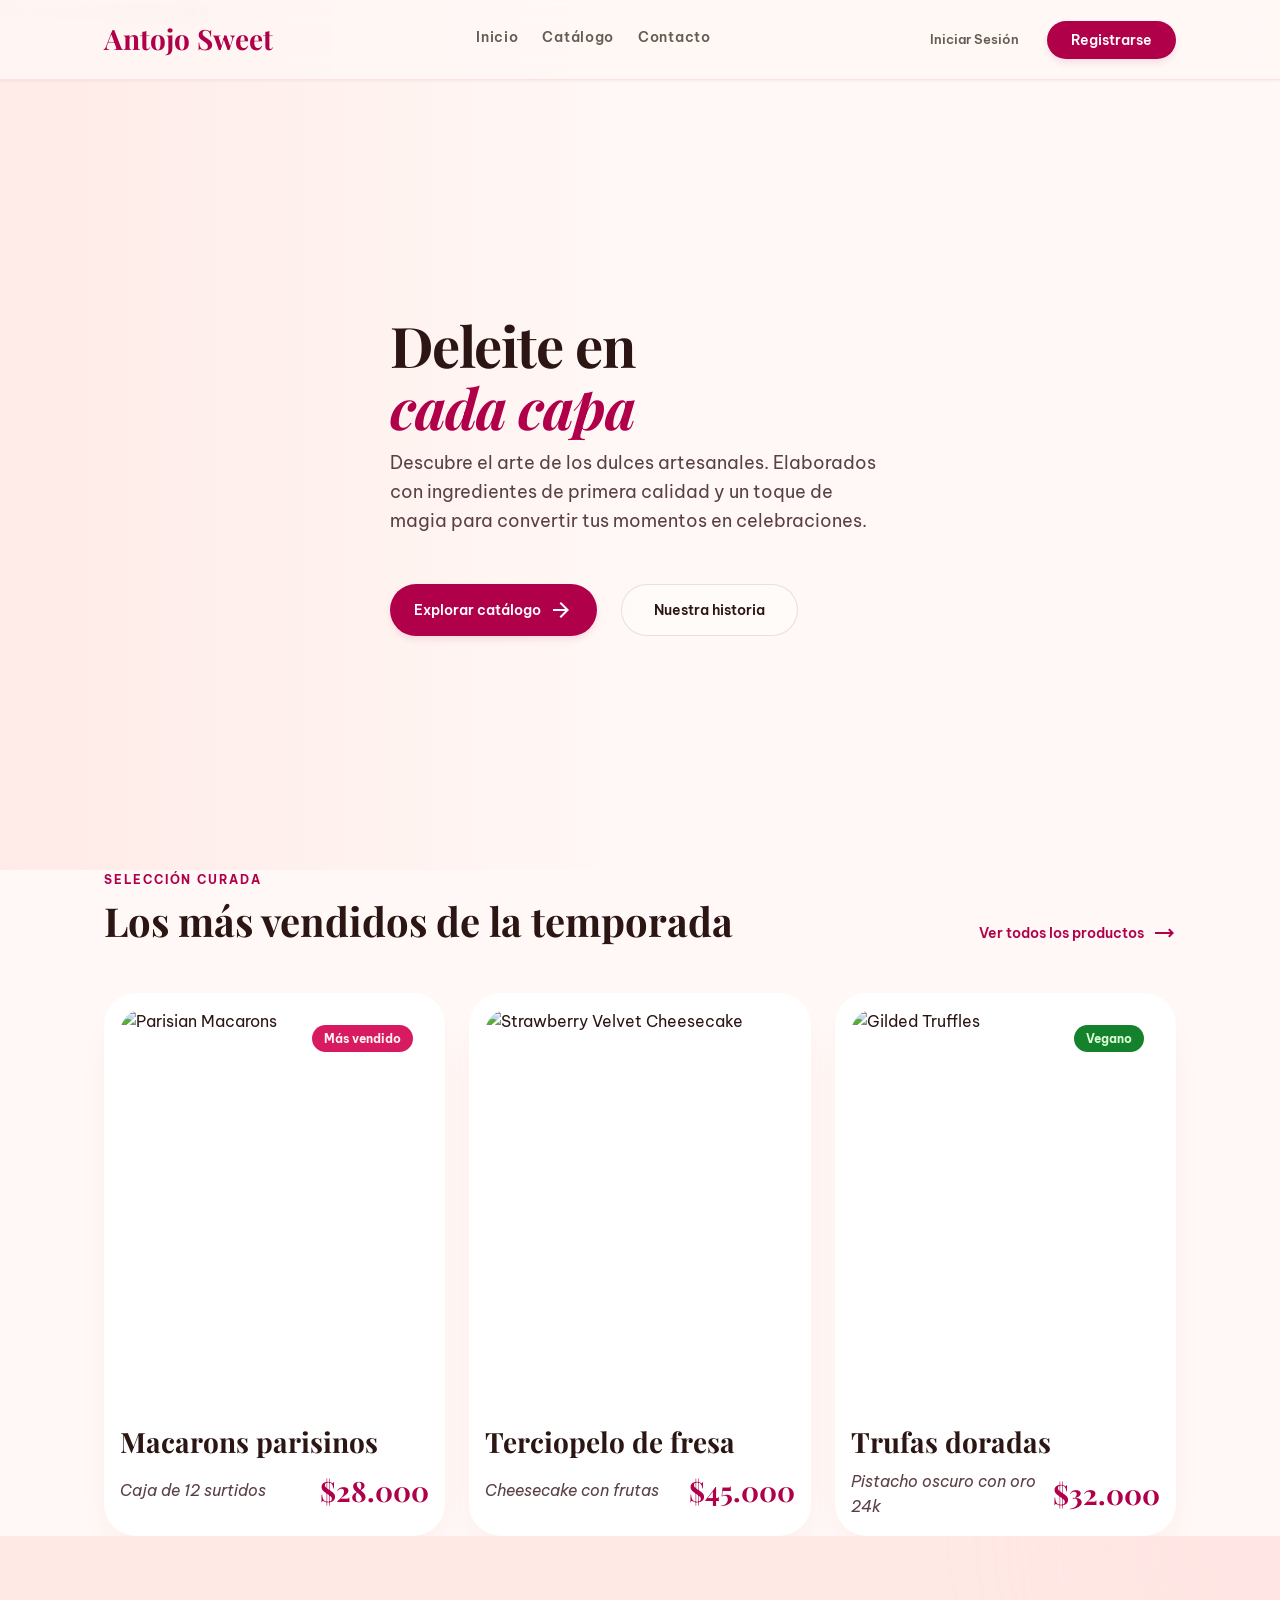
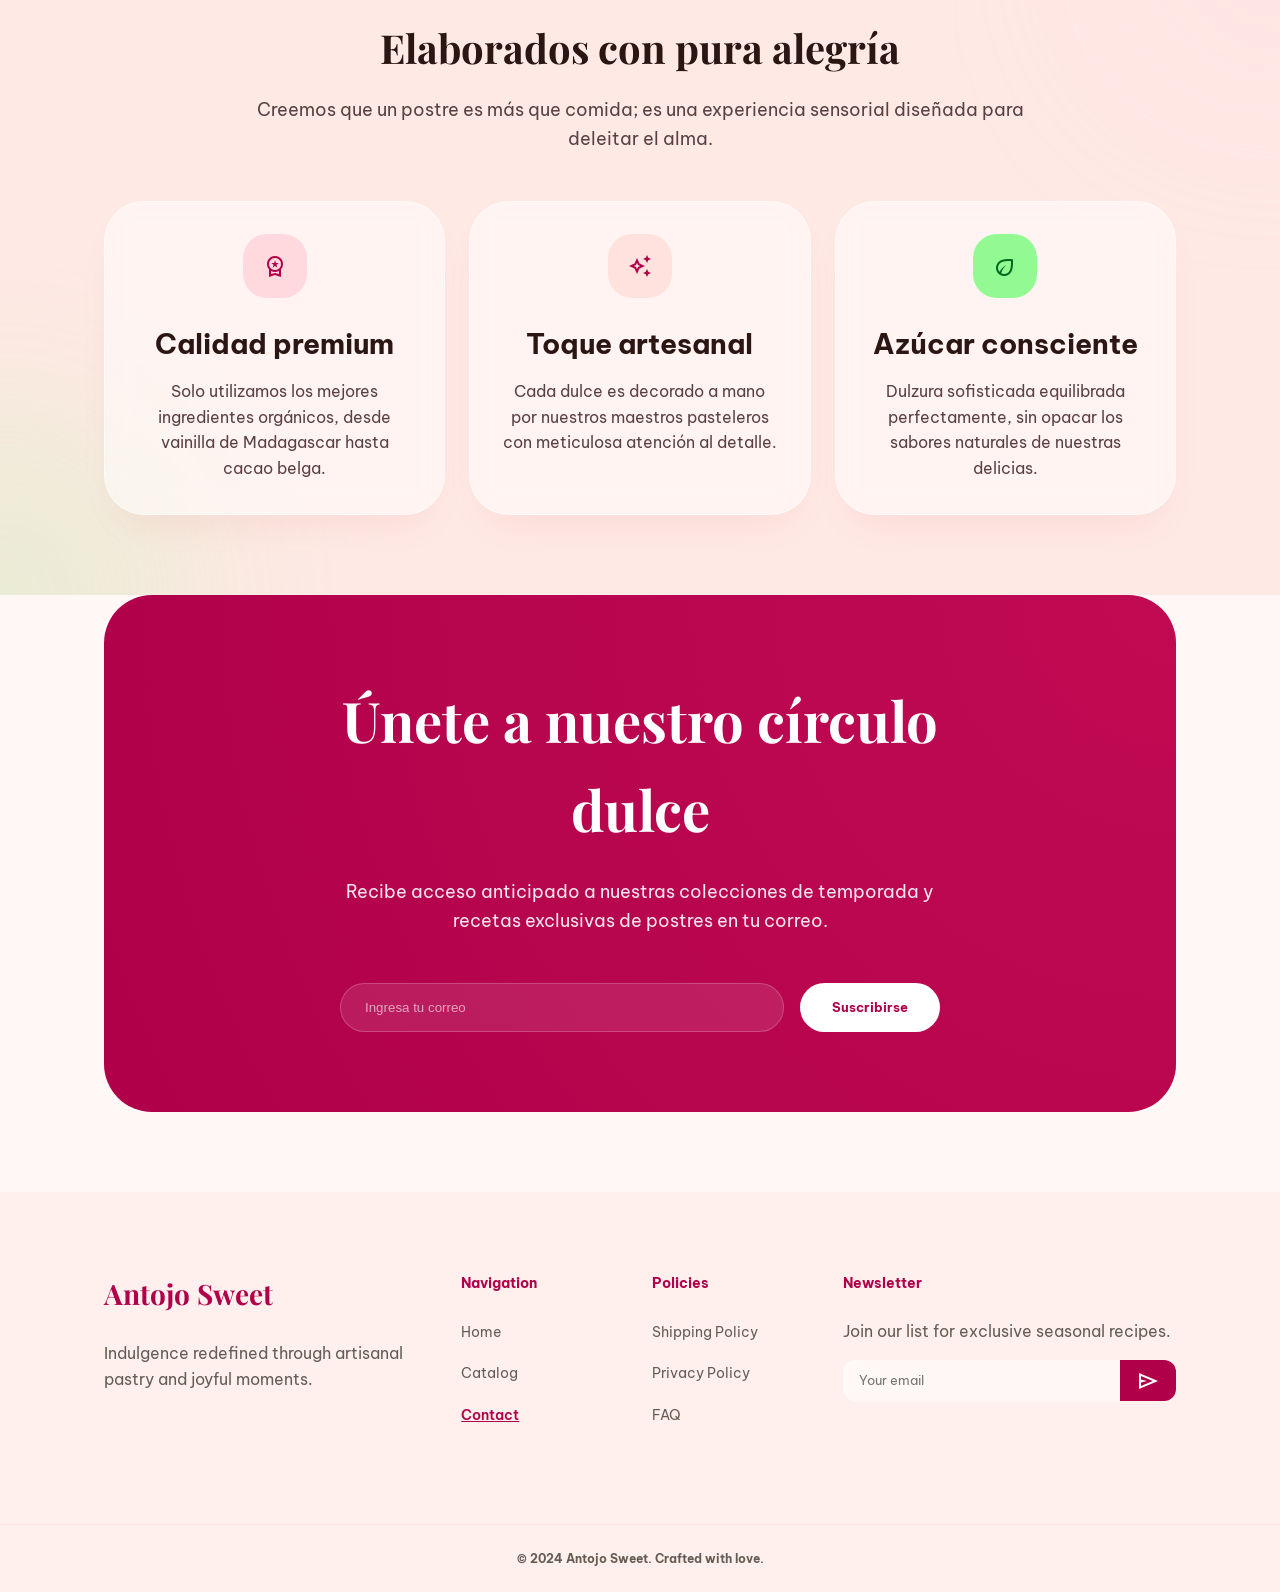
==== commit 5233d6e0: "se aregla el css de index" ====
--- a/frontend/index.html
+++ b/frontend/index.html
@@ -1,194 +1,160 @@
 <!DOCTYPE html>
-<html lang="es"><head>
-<meta charset="utf-8"/>
-<meta content="width=device-width, initial-scale=1.0" name="viewport"/>
-<title>Antojo Sweet - Pastelería artesanal indulgente</title>
-<link href="https://fonts.googleapis.com/css2?family=Playfair+Display:wght@600;700&amp;family=Be+Vietnam+Pro:wght@400;600;700&amp;display=swap" rel="stylesheet"/>
-<link href="https://fonts.googleapis.com/css2?family=Material+Symbols+Outlined:wght,FILL@100..700,0..1&amp;display=swap" rel="stylesheet"/>
-<link rel="stylesheet" href="/frontend/src/views/css/style.css"/>
+<html lang="es">
+
+<head>
+    <meta charset="utf-8" />
+    <meta content="width=device-width, initial-scale=1.0" name="viewport" />
+    <title>Antojo Sweet - Pastelería artesanal indulgente</title>
+    <link
+        href="https://fonts.googleapis.com/css2?family=Playfair+Display:wght@600;700&amp;family=Be+Vietnam+Pro:wght@400;600;700&amp;display=swap"
+        rel="stylesheet" />
+    <link
+        href="https://fonts.googleapis.com/css2?family=Material+Symbols+Outlined:wght,FILL@100..700,0..1&amp;display=swap"
+        rel="stylesheet" />
+    <link rel="stylesheet" href="src/views/css/style.css" />
 
 </head>
+
 <body>
-<nav>
-<div class="container nav-content">
-<div class="logo">Antojo Sweet</div>
-<div class="nav-links">
-<a class="active" href="#">Inicio</a>
-<a href="#">Catálogo</a>
-<a href="#">Contacto</a>
-</div>
-<div class="nav-actions">
-<button class="btn-login">Iniciar sesión</button>
-<button class="btn-register">Registrarse</button>
-<div class="mobile-toggle">
-<span class="material-symbols-outlined">menu</span>
-</div>
-</div>
-</div>
-</nav>
-<main>
+    <div id="header"></div>
+    <main>
 
-<section class="hero">
-<div class="hero-bg">
-<div class="hero-overlay"></div>
-<img alt="Artisanal patisserie cake" class="hero-image" src="https://lh3.googleusercontent.com/aida-public/[base64]"/>
-</div>
-<div class="container">
-<div class="hero-content">
-<h1>Deleite en <br/><span>cada capa</span></h1>
-<p>Descubre el arte de los dulces artesanales. Elaborados con ingredientes de primera calidad y un toque de magia para convertir tus momentos en celebraciones.</p>
-<div class="hero-btns">
-<button class="btn-primary">
+        <section class="hero">
+            <div class="hero-bg">
+                <div class="hero-overlay"></div>
+                <img alt="Artisanal patisserie cake" class="hero-image"
+                    src="https://lh3.googleusercontent.com/aida-public/[base64]" />
+            </div>
+            <div class="container">
+                <div class="hero-content">
+                    <h1>Deleite en <br /><span>cada capa</span></h1>
+                    <p>Descubre el arte de los dulces artesanales. Elaborados con ingredientes de primera calidad y un
+                        toque de magia para convertir tus momentos en celebraciones.</p>
+                    <div class="hero-btns">
+                        <button class="btn-primary">
                             Explorar catálogo
                             <span class="material-symbols-outlined">arrow_forward</span>
-</button>
-<button class="btn-secondary">Nuestra historia</button>
-</div>
-</div>
-</div>
-</section>
+                        </button>
+                        <button class="btn-secondary">Nuestra historia</button>
+                    </div>
+                </div>
+            </div>
+        </section>
 
-<section class="section-products container">
-<div class="section-header reveal">
-<div>
-<span class="section-tag">Selección curada</span>
-<h2 class="section-title">Los más vendidos de la temporada</h2>
-</div>
-<a class="view-all" href="#">
+        <section class="section-products container">
+            <div class="section-header reveal">
+                <div>
+                    <span class="section-tag">Selección curada</span>
+                    <h2 class="section-title">Los más vendidos de la temporada</h2>
+                </div>
+                <a class="view-all" href="#">
                     Ver todos los productos
                     <span class="material-symbols-outlined">trending_flat</span>
-</a>
-</div>
-<div class="products-grid reveal">
+                </a>
+            </div>
+            <div class="products-grid reveal">
 
-<article class="product-card">
-<div class="product-img-wrapper">
-<img alt="Parisian Macarons" class="product-img" src="https://lh3.googleusercontent.com/aida-public/[base64]"/>
-<div class="badge badge-best">Más vendido</div>
-</div>
-<div class="product-info">
-<h3>Macarons parisinos</h3>
-<div class="product-meta">
-<span class="product-desc">Caja de 12 surtidos</span>
-<span class="product-price">$28.000</span>
-</div>
-</div>
-</article>
+                <article class="product-card">
+                    <div class="product-img-wrapper">
+                        <img alt="Parisian Macarons" class="product-img"
+                            src="https://lh3.googleusercontent.com/aida-public/[base64]" />
+                        <div class="badge badge-best">Más vendido</div>
+                    </div>
+                    <div class="product-info">
+                        <h3>Macarons parisinos</h3>
+                        <div class="product-meta">
+                            <span class="product-desc">Caja de 12 surtidos</span>
+                            <span class="product-price">$28.000</span>
+                        </div>
+                    </div>
+                </article>
 
-<article class="product-card">
-<div class="product-img-wrapper">
-<img alt="Strawberry Velvet Cheesecake" class="product-img" src="https://lh3.googleusercontent.com/aida-public/[base64]"/>
-</div>
-<div class="product-info">
-<h3>Terciopelo de fresa</h3>
-<div class="product-meta">
-<span class="product-desc">Cheesecake con frutas</span>
-<span class="product-price">$45.000</span>
-</div>
-</div>
-</article>
+                <article class="product-card">
+                    <div class="product-img-wrapper">
+                        <img alt="Strawberry Velvet Cheesecake" class="product-img"
+                            src="https://lh3.googleusercontent.com/aida-public/[base64]" />
+                    </div>
+                    <div class="product-info">
+                        <h3>Terciopelo de fresa</h3>
+                        <div class="product-meta">
+                            <span class="product-desc">Cheesecake con frutas</span>
+                            <span class="product-price">$45.000</span>
+                        </div>
+                    </div>
+                </article>
 
-<article class="product-card">
-<div class="product-img-wrapper">
-<img alt="Gilded Truffles" class="product-img" src="https://lh3.googleusercontent.com/aida-public/[base64]"/>
-<div class="badge badge-vegan">Vegano</div>
-</div>
-<div class="product-info">
-<h3>Trufas doradas</h3>
-<div class="product-meta">
-<span class="product-desc">Pistacho oscuro con oro 24k</span>
-<span class="product-price">$32.000</span>
-</div>
-</div>
-</article>
-</div>
-</section>
+                <article class="product-card">
+                    <div class="product-img-wrapper">
+                        <img alt="Gilded Truffles" class="product-img"
+                            src="https://lh3.googleusercontent.com/aida-public/[base64]" />
+                        <div class="badge badge-vegan">Vegano</div>
+                    </div>
+                    <div class="product-info">
+                        <h3>Trufas doradas</h3>
+                        <div class="product-meta">
+                            <span class="product-desc">Pistacho oscuro con oro 24k</span>
+                            <span class="product-price">$32.000</span>
+                        </div>
+                    </div>
+                </article>
+            </div>
+        </section>
 
-<section class="section-values">
-<div class="blob blob-1"></div>
-<div class="blob blob-2"></div>
-<div class="container values-content reveal">
-<div class="values-intro">
-<h2>Elaborados con pura alegría</h2>
-<p>Creemos que un postre es más que comida; es una experiencia sensorial diseñada para deleitar el alma.</p>
-</div>
-<div class="values-grid">
-<div class="value-card">
-<div class="value-icon value-icon-1">
-<span class="material-symbols-outlined">workspace_premium</span>
-</div>
-<h4>Calidad premium</h4>
-<p>Solo utilizamos los mejores ingredientes orgánicos, desde vainilla de Madagascar hasta cacao belga.</p>
-</div>
-<div class="value-card">
-<div class="value-icon value-icon-2">
-<span class="material-symbols-outlined">auto_awesome</span>
-</div>
-<h4>Toque artesanal</h4>
-<p>Cada dulce es decorado a mano por nuestros maestros pasteleros con meticulosa atención al detalle.</p>
-</div>
-<div class="value-card">
-<div class="value-icon value-icon-3">
-<span class="material-symbols-outlined">eco</span>
-</div>
-<h4>Azúcar consciente</h4>
-<p>Dulzura sofisticada equilibrada perfectamente, sin opacar los sabores naturales de nuestras delicias.</p>
-</div>
-</div>
-</div>
-</section>
+        <section class="section-values">
+            <div class="blob blob-1"></div>
+            <div class="blob blob-2"></div>
+            <div class="container values-content reveal">
+                <div class="values-intro">
+                    <h2>Elaborados con pura alegría</h2>
+                    <p>Creemos que un postre es más que comida; es una experiencia sensorial diseñada para deleitar el
+                        alma.</p>
+                </div>
+                <div class="values-grid">
+                    <div class="value-card">
+                        <div class="value-icon value-icon-1">
+                            <span class="material-symbols-outlined">workspace_premium</span>
+                        </div>
+                        <h4>Calidad premium</h4>
+                        <p>Solo utilizamos los mejores ingredientes orgánicos, desde vainilla de Madagascar hasta cacao
+                            belga.</p>
+                    </div>
+                    <div class="value-card">
+                        <div class="value-icon value-icon-2">
+                            <span class="material-symbols-outlined">auto_awesome</span>
+                        </div>
+                        <h4>Toque artesanal</h4>
+                        <p>Cada dulce es decorado a mano por nuestros maestros pasteleros con meticulosa atención al
+                            detalle.</p>
+                    </div>
+                    <div class="value-card">
+                        <div class="value-icon value-icon-3">
+                            <span class="material-symbols-outlined">eco</span>
+                        </div>
+                        <h4>Azúcar consciente</h4>
+                        <p>Dulzura sofisticada equilibrada perfectamente, sin opacar los sabores naturales de nuestras
+                            delicias.</p>
+                    </div>
+                </div>
+            </div>
+        </section>
 
-<section class="cta-section container reveal">
-<div class="cta-banner">
-<div class="cta-gradient"></div>
-<div class="cta-content">
-<h2>Únete a nuestro círculo dulce</h2>
-<p>Recibe acceso anticipado a nuestras colecciones de temporada y recetas exclusivas de postres en tu correo.</p>
-<form class="cta-form" onsubmit="return false;">
-<input class="cta-input" placeholder="Ingresa tu correo" required="" type="email"/>
-<button class="btn-cta" type="submit">Suscribirse</button>
-</form>
-</div>
-</div>
-</section>
-</main>
-<footer>
-<div class="container footer-grid">
-<div class="footer-brand">
-<div class="logo">Antojo Sweet</div>
-<p>Elevando el arte de la pastelería para un mundo moderno, bocado a bocado.</p>
-<div class="social-links">
-<a class="social-btn" href="#"><span class="material-symbols-outlined">share</span></a>
-<a class="social-btn" href="#"><span class="material-symbols-outlined">public</span></a>
-</div>
-</div>
-<div class="footer-col">
-<h5>Empresa</h5>
-<ul class="footer-links">
-<li><a href="#">Sobre nosotros</a></li>
-<li><a href="#">Empleo</a></li>
-<li><a href="#">Contacto</a></li>
-</ul>
-</div>
-<div class="footer-col">
-<h5>Política</h5>
-<ul class="footer-links">
-<li><a href="#">Política de envíos</a></li>
-<li><a href="#">Política de privacidad</a></li>
-<li><a href="#">Términos de servicio</a></li>
-</ul>
-</div>
-<div class="footer-col">
-<h5>Soporte</h5>
-<ul class="footer-links">
-<li><a href="#">Preguntas frecuentes</a></li>
-<li><a href="#">Rastrear pedido</a></li>
-<li><a href="#">Venta al por mayor</a></li>
-</ul>
-</div>
-</div>
-<div class="footer-bottom">
-<p>© 2024 Antojo Sweet. Elaborado con amor.</p>
-</div>
-</footer>
-</body></html>+        <section class="cta-section container reveal">
+            <div class="cta-banner">
+                <div class="cta-gradient"></div>
+                <div class="cta-content">
+                    <h2>Únete a nuestro círculo dulce</h2>
+                    <p>Recibe acceso anticipado a nuestras colecciones de temporada y recetas exclusivas de postres en
+                        tu correo.</p>
+                    <form class="cta-form" onsubmit="return false;">
+                        <input class="cta-input" placeholder="Ingresa tu correo" required="" type="email" />
+                        <button class="btn-cta" type="submit">Suscribirse</button>
+                    </form>
+                </div>
+            </div>
+        </section>
+    </main>
+    <div id="footer"></div>
+    <script type="module" src="src/utils/index.js"></script>
+</body>
+
+</html>
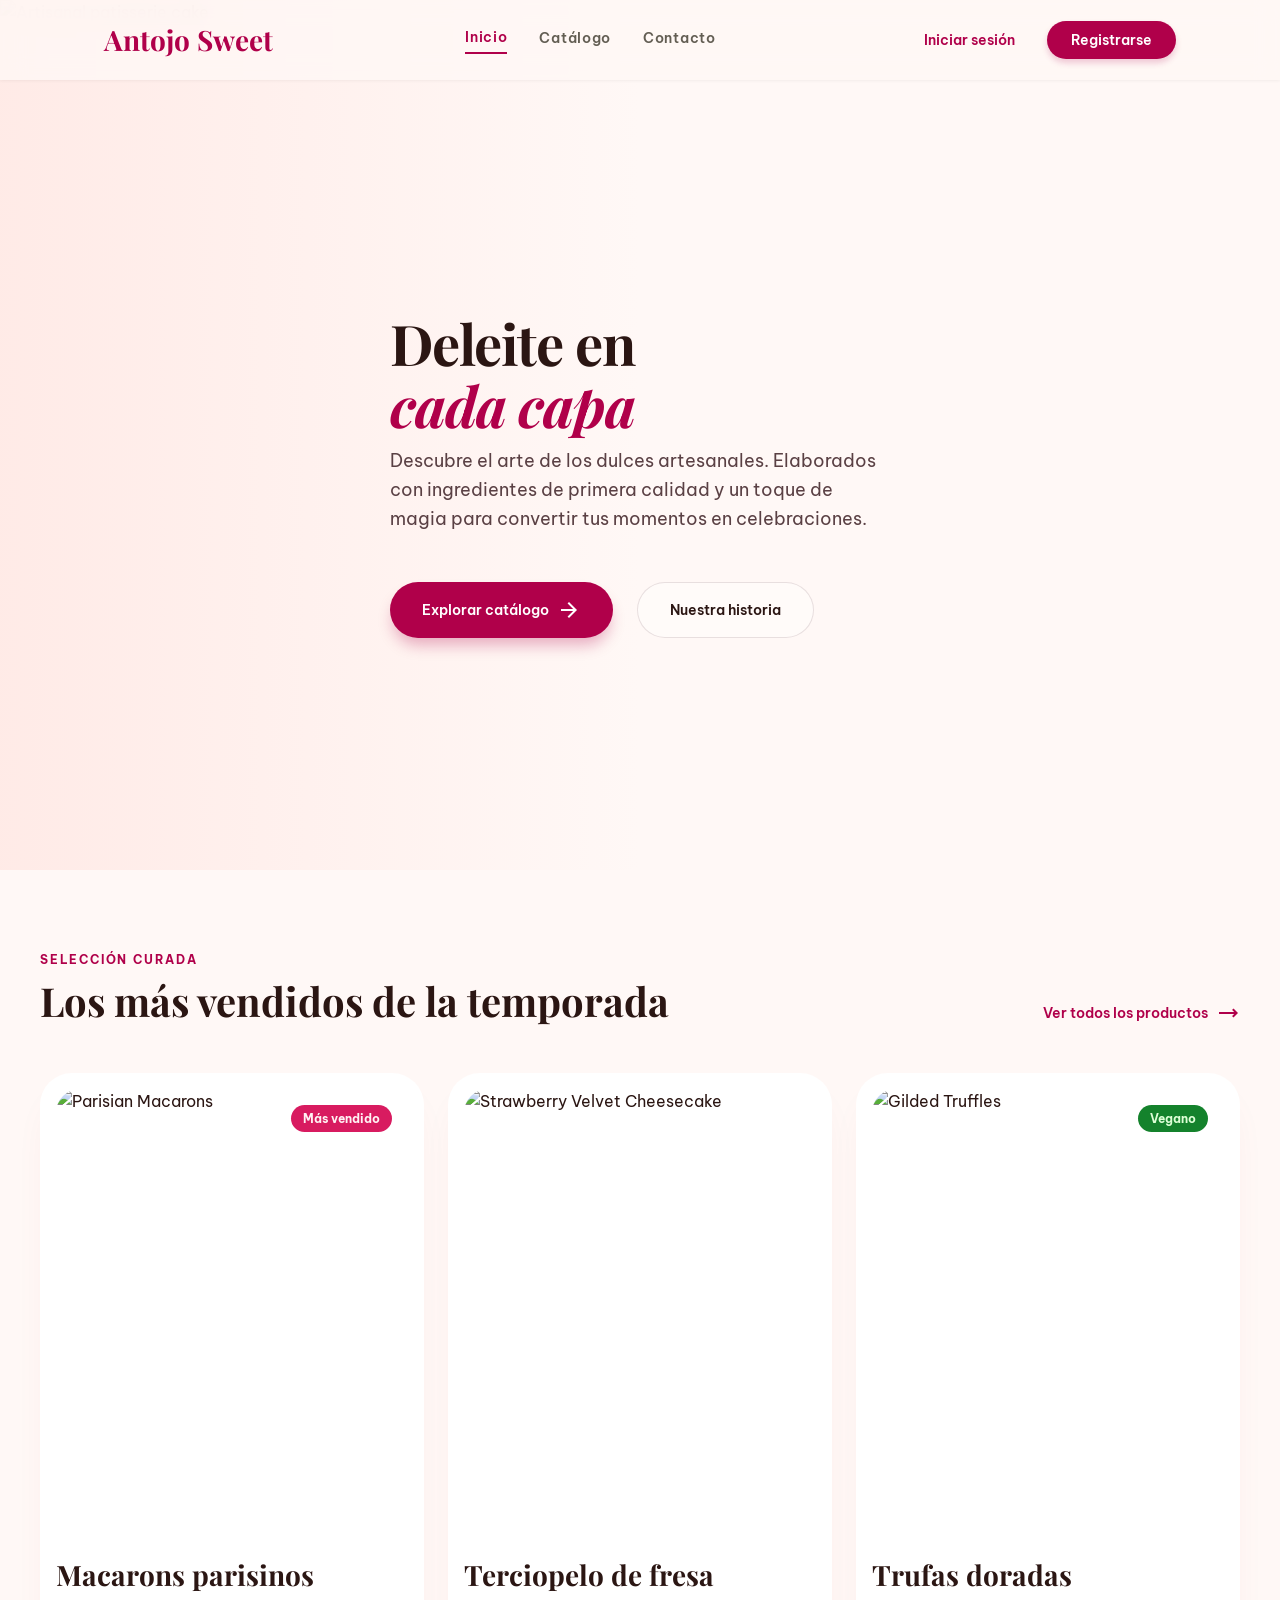
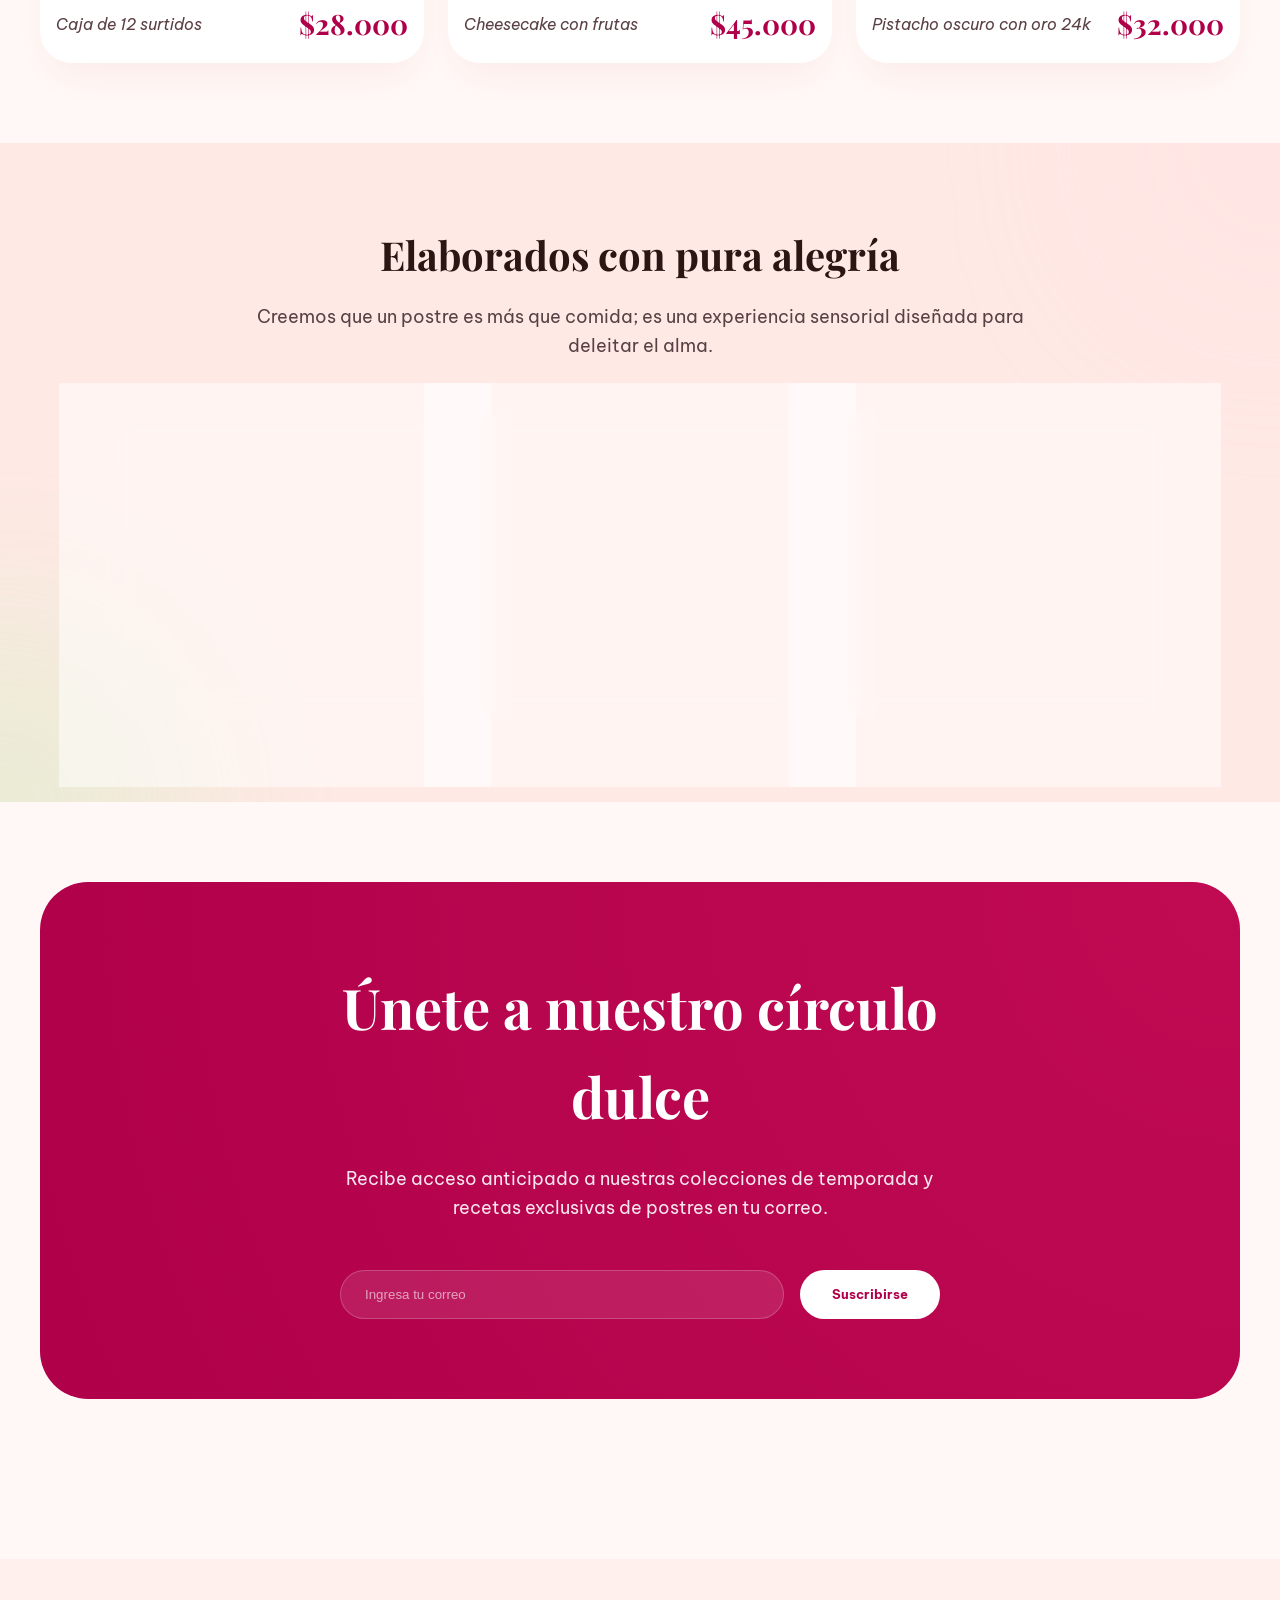
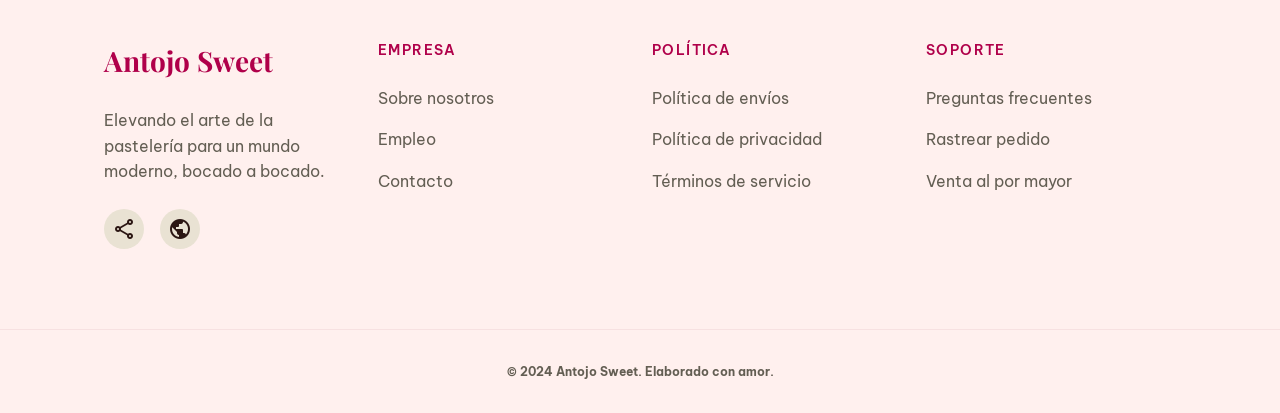
==== commit 18cefef3: "m" ====
--- a/frontend/index.html
+++ b/frontend/index.html
@@ -1,160 +1,194 @@
 <!DOCTYPE html>
-<html lang="es">
-
-<head>
-    <meta charset="utf-8" />
-    <meta content="width=device-width, initial-scale=1.0" name="viewport" />
-    <title>Antojo Sweet - Pastelería artesanal indulgente</title>
-    <link
-        href="https://fonts.googleapis.com/css2?family=Playfair+Display:wght@600;700&amp;family=Be+Vietnam+Pro:wght@400;600;700&amp;display=swap"
-        rel="stylesheet" />
-    <link
-        href="https://fonts.googleapis.com/css2?family=Material+Symbols+Outlined:wght,FILL@100..700,0..1&amp;display=swap"
-        rel="stylesheet" />
-    <link rel="stylesheet" href="src/views/css/style.css" />
+<html lang="es"><head>
+<meta charset="utf-8"/>
+<meta content="width=device-width, initial-scale=1.0" name="viewport"/>
+<title>Antojo Sweet - Pastelería artesanal indulgente</title>
+<link href="https://fonts.googleapis.com/css2?family=Playfair+Display:wght@600;700&amp;family=Be+Vietnam+Pro:wght@400;600;700&amp;display=swap" rel="stylesheet"/>
+<link href="https://fonts.googleapis.com/css2?family=Material+Symbols+Outlined:wght,FILL@100..700,0..1&amp;display=swap" rel="stylesheet"/>
+<link rel="stylesheet" href="/frontend/src/views/css/style.css"/>
 
 </head>
+<body>
+<nav>
+<div class="container nav-content">
+<div class="logo">Antojo Sweet</div>
+<div class="nav-links">
+<a class="active" href="#">Inicio</a>
+<a href="#">Catálogo</a>
+<a href="#">Contacto</a>
+</div>
+<div class="nav-actions">
+<button class="btn-login">Iniciar sesión</button>
+<button class="btn-register">Registrarse</button>
+<div class="mobile-toggle">
+<span class="material-symbols-outlined">menu</span>
+</div>
+</div>
+</div>
+</nav>
+<main>
 
-<body>
-    <div id="header"></div>
-    <main>
-
-        <section class="hero">
-            <div class="hero-bg">
-                <div class="hero-overlay"></div>
-                <img alt="Artisanal patisserie cake" class="hero-image"
-                    src="https://lh3.googleusercontent.com/aida-public/[base64]" />
-            </div>
-            <div class="container">
-                <div class="hero-content">
-                    <h1>Deleite en <br /><span>cada capa</span></h1>
-                    <p>Descubre el arte de los dulces artesanales. Elaborados con ingredientes de primera calidad y un
-                        toque de magia para convertir tus momentos en celebraciones.</p>
-                    <div class="hero-btns">
-                        <button class="btn-primary">
+<section class="hero">
+<div class="hero-bg">
+<div class="hero-overlay"></div>
+<img alt="Artisanal patisserie cake" class="hero-image" src="https://lh3.googleusercontent.com/aida-public/[base64]"/>
+</div>
+<div class="container">
+<div class="hero-content">
+<h1>Deleite en <br/><span>cada capa</span></h1>
+<p>Descubre el arte de los dulces artesanales. Elaborados con ingredientes de primera calidad y un toque de magia para convertir tus momentos en celebraciones.</p>
+<div class="hero-btns">
+<button class="btn-primary">
                             Explorar catálogo
                             <span class="material-symbols-outlined">arrow_forward</span>
-                        </button>
-                        <button class="btn-secondary">Nuestra historia</button>
-                    </div>
-                </div>
-            </div>
-        </section>
+</button>
+<button class="btn-secondary">Nuestra historia</button>
+</div>
+</div>
+</div>
+</section>
 
-        <section class="section-products container">
-            <div class="section-header reveal">
-                <div>
-                    <span class="section-tag">Selección curada</span>
-                    <h2 class="section-title">Los más vendidos de la temporada</h2>
-                </div>
-                <a class="view-all" href="#">
+<section class="section-products container">
+<div class="section-header reveal">
+<div>
+<span class="section-tag">Selección curada</span>
+<h2 class="section-title">Los más vendidos de la temporada</h2>
+</div>
+<a class="view-all" href="#">
                     Ver todos los productos
                     <span class="material-symbols-outlined">trending_flat</span>
-                </a>
-            </div>
-            <div class="products-grid reveal">
+</a>
+</div>
+<div class="products-grid reveal">
 
-                <article class="product-card">
-                    <div class="product-img-wrapper">
-                        <img alt="Parisian Macarons" class="product-img"
-                            src="https://lh3.googleusercontent.com/aida-public/[base64]" />
-                        <div class="badge badge-best">Más vendido</div>
-                    </div>
-                    <div class="product-info">
-                        <h3>Macarons parisinos</h3>
-                        <div class="product-meta">
-                            <span class="product-desc">Caja de 12 surtidos</span>
-                            <span class="product-price">$28.000</span>
-                        </div>
-                    </div>
-                </article>
+<article class="product-card">
+<div class="product-img-wrapper">
+<img alt="Parisian Macarons" class="product-img" src="https://lh3.googleusercontent.com/aida-public/[base64]"/>
+<div class="badge badge-best">Más vendido</div>
+</div>
+<div class="product-info">
+<h3>Macarons parisinos</h3>
+<div class="product-meta">
+<span class="product-desc">Caja de 12 surtidos</span>
+<span class="product-price">$28.000</span>
+</div>
+</div>
+</article>
 
-                <article class="product-card">
-                    <div class="product-img-wrapper">
-                        <img alt="Strawberry Velvet Cheesecake" class="product-img"
-                            src="https://lh3.googleusercontent.com/aida-public/[base64]" />
-                    </div>
-                    <div class="product-info">
-                        <h3>Terciopelo de fresa</h3>
-                        <div class="product-meta">
-                            <span class="product-desc">Cheesecake con frutas</span>
-                            <span class="product-price">$45.000</span>
-                        </div>
-                    </div>
-                </article>
+<article class="product-card">
+<div class="product-img-wrapper">
+<img alt="Strawberry Velvet Cheesecake" class="product-img" src="https://lh3.googleusercontent.com/aida-public/[base64]"/>
+</div>
+<div class="product-info">
+<h3>Terciopelo de fresa</h3>
+<div class="product-meta">
+<span class="product-desc">Cheesecake con frutas</span>
+<span class="product-price">$45.000</span>
+</div>
+</div>
+</article>
 
-                <article class="product-card">
-                    <div class="product-img-wrapper">
-                        <img alt="Gilded Truffles" class="product-img"
-                            src="https://lh3.googleusercontent.com/aida-public/[base64]" />
-                        <div class="badge badge-vegan">Vegano</div>
-                    </div>
-                    <div class="product-info">
-                        <h3>Trufas doradas</h3>
-                        <div class="product-meta">
-                            <span class="product-desc">Pistacho oscuro con oro 24k</span>
-                            <span class="product-price">$32.000</span>
-                        </div>
-                    </div>
-                </article>
-            </div>
-        </section>
+<article class="product-card">
+<div class="product-img-wrapper">
+<img alt="Gilded Truffles" class="product-img" src="https://lh3.googleusercontent.com/aida-public/[base64]"/>
+<div class="badge badge-vegan">Vegano</div>
+</div>
+<div class="product-info">
+<h3>Trufas doradas</h3>
+<div class="product-meta">
+<span class="product-desc">Pistacho oscuro con oro 24k</span>
+<span class="product-price">$32.000</span>
+</div>
+</div>
+</article>
+</div>
+</section>
 
-        <section class="section-values">
-            <div class="blob blob-1"></div>
-            <div class="blob blob-2"></div>
-            <div class="container values-content reveal">
-                <div class="values-intro">
-                    <h2>Elaborados con pura alegría</h2>
-                    <p>Creemos que un postre es más que comida; es una experiencia sensorial diseñada para deleitar el
-                        alma.</p>
-                </div>
-                <div class="values-grid">
-                    <div class="value-card">
-                        <div class="value-icon value-icon-1">
-                            <span class="material-symbols-outlined">workspace_premium</span>
-                        </div>
-                        <h4>Calidad premium</h4>
-                        <p>Solo utilizamos los mejores ingredientes orgánicos, desde vainilla de Madagascar hasta cacao
-                            belga.</p>
-                    </div>
-                    <div class="value-card">
-                        <div class="value-icon value-icon-2">
-                            <span class="material-symbols-outlined">auto_awesome</span>
-                        </div>
-                        <h4>Toque artesanal</h4>
-                        <p>Cada dulce es decorado a mano por nuestros maestros pasteleros con meticulosa atención al
-                            detalle.</p>
-                    </div>
-                    <div class="value-card">
-                        <div class="value-icon value-icon-3">
-                            <span class="material-symbols-outlined">eco</span>
-                        </div>
-                        <h4>Azúcar consciente</h4>
-                        <p>Dulzura sofisticada equilibrada perfectamente, sin opacar los sabores naturales de nuestras
-                            delicias.</p>
-                    </div>
-                </div>
-            </div>
-        </section>
+<section class="section-values">
+<div class="blob blob-1"></div>
+<div class="blob blob-2"></div>
+<div class="container values-content reveal">
+<div class="values-intro">
+<h2>Elaborados con pura alegría</h2>
+<p>Creemos que un postre es más que comida; es una experiencia sensorial diseñada para deleitar el alma.</p>
+</div>
+<div class="values-grid">
+<div class="value-card">
+<div class="value-icon value-icon-1">
+<span class="material-symbols-outlined">workspace_premium</span>
+</div>
+<h4>Calidad premium</h4>
+<p>Solo utilizamos los mejores ingredientes orgánicos, desde vainilla de Madagascar hasta cacao belga.</p>
+</div>
+<div class="value-card">
+<div class="value-icon value-icon-2">
+<span class="material-symbols-outlined">auto_awesome</span>
+</div>
+<h4>Toque artesanal</h4>
+<p>Cada dulce es decorado a mano por nuestros maestros pasteleros con meticulosa atención al detalle.</p>
+</div>
+<div class="value-card">
+<div class="value-icon value-icon-3">
+<span class="material-symbols-outlined">eco</span>
+</div>
+<h4>Azúcar consciente</h4>
+<p>Dulzura sofisticada equilibrada perfectamente, sin opacar los sabores naturales de nuestras delicias.</p>
+</div>
+</div>
+</div>
+</section>
 
-        <section class="cta-section container reveal">
-            <div class="cta-banner">
-                <div class="cta-gradient"></div>
-                <div class="cta-content">
-                    <h2>Únete a nuestro círculo dulce</h2>
-                    <p>Recibe acceso anticipado a nuestras colecciones de temporada y recetas exclusivas de postres en
-                        tu correo.</p>
-                    <form class="cta-form" onsubmit="return false;">
-                        <input class="cta-input" placeholder="Ingresa tu correo" required="" type="email" />
-                        <button class="btn-cta" type="submit">Suscribirse</button>
-                    </form>
-                </div>
-            </div>
-        </section>
-    </main>
-    <div id="footer"></div>
-    <script type="module" src="src/utils/index.js"></script>
-</body>
-
-</html>+<section class="cta-section container reveal">
+<div class="cta-banner">
+<div class="cta-gradient"></div>
+<div class="cta-content">
+<h2>Únete a nuestro círculo dulce</h2>
+<p>Recibe acceso anticipado a nuestras colecciones de temporada y recetas exclusivas de postres en tu correo.</p>
+<form class="cta-form" onsubmit="return false;">
+<input class="cta-input" placeholder="Ingresa tu correo" required="" type="email"/>
+<button class="btn-cta" type="submit">Suscribirse</button>
+</form>
+</div>
+</div>
+</section>
+</main>
+<footer>
+<div class="container footer-grid">
+<div class="footer-brand">
+<div class="logo">Antojo Sweet</div>
+<p>Elevando el arte de la pastelería para un mundo moderno, bocado a bocado.</p>
+<div class="social-links">
+<a class="social-btn" href="#"><span class="material-symbols-outlined">share</span></a>
+<a class="social-btn" href="#"><span class="material-symbols-outlined">public</span></a>
+</div>
+</div>
+<div class="footer-col">
+<h5>Empresa</h5>
+<ul class="footer-links">
+<li><a href="#">Sobre nosotros</a></li>
+<li><a href="#">Empleo</a></li>
+<li><a href="#">Contacto</a></li>
+</ul>
+</div>
+<div class="footer-col">
+<h5>Política</h5>
+<ul class="footer-links">
+<li><a href="#">Política de envíos</a></li>
+<li><a href="#">Política de privacidad</a></li>
+<li><a href="#">Términos de servicio</a></li>
+</ul>
+</div>
+<div class="footer-col">
+<h5>Soporte</h5>
+<ul class="footer-links">
+<li><a href="#">Preguntas frecuentes</a></li>
+<li><a href="#">Rastrear pedido</a></li>
+<li><a href="#">Venta al por mayor</a></li>
+</ul>
+</div>
+</div>
+<div class="footer-bottom">
+<p>© 2024 Antojo Sweet. Elaborado con amor.</p>
+</div>
+</footer>
+</body></html>
